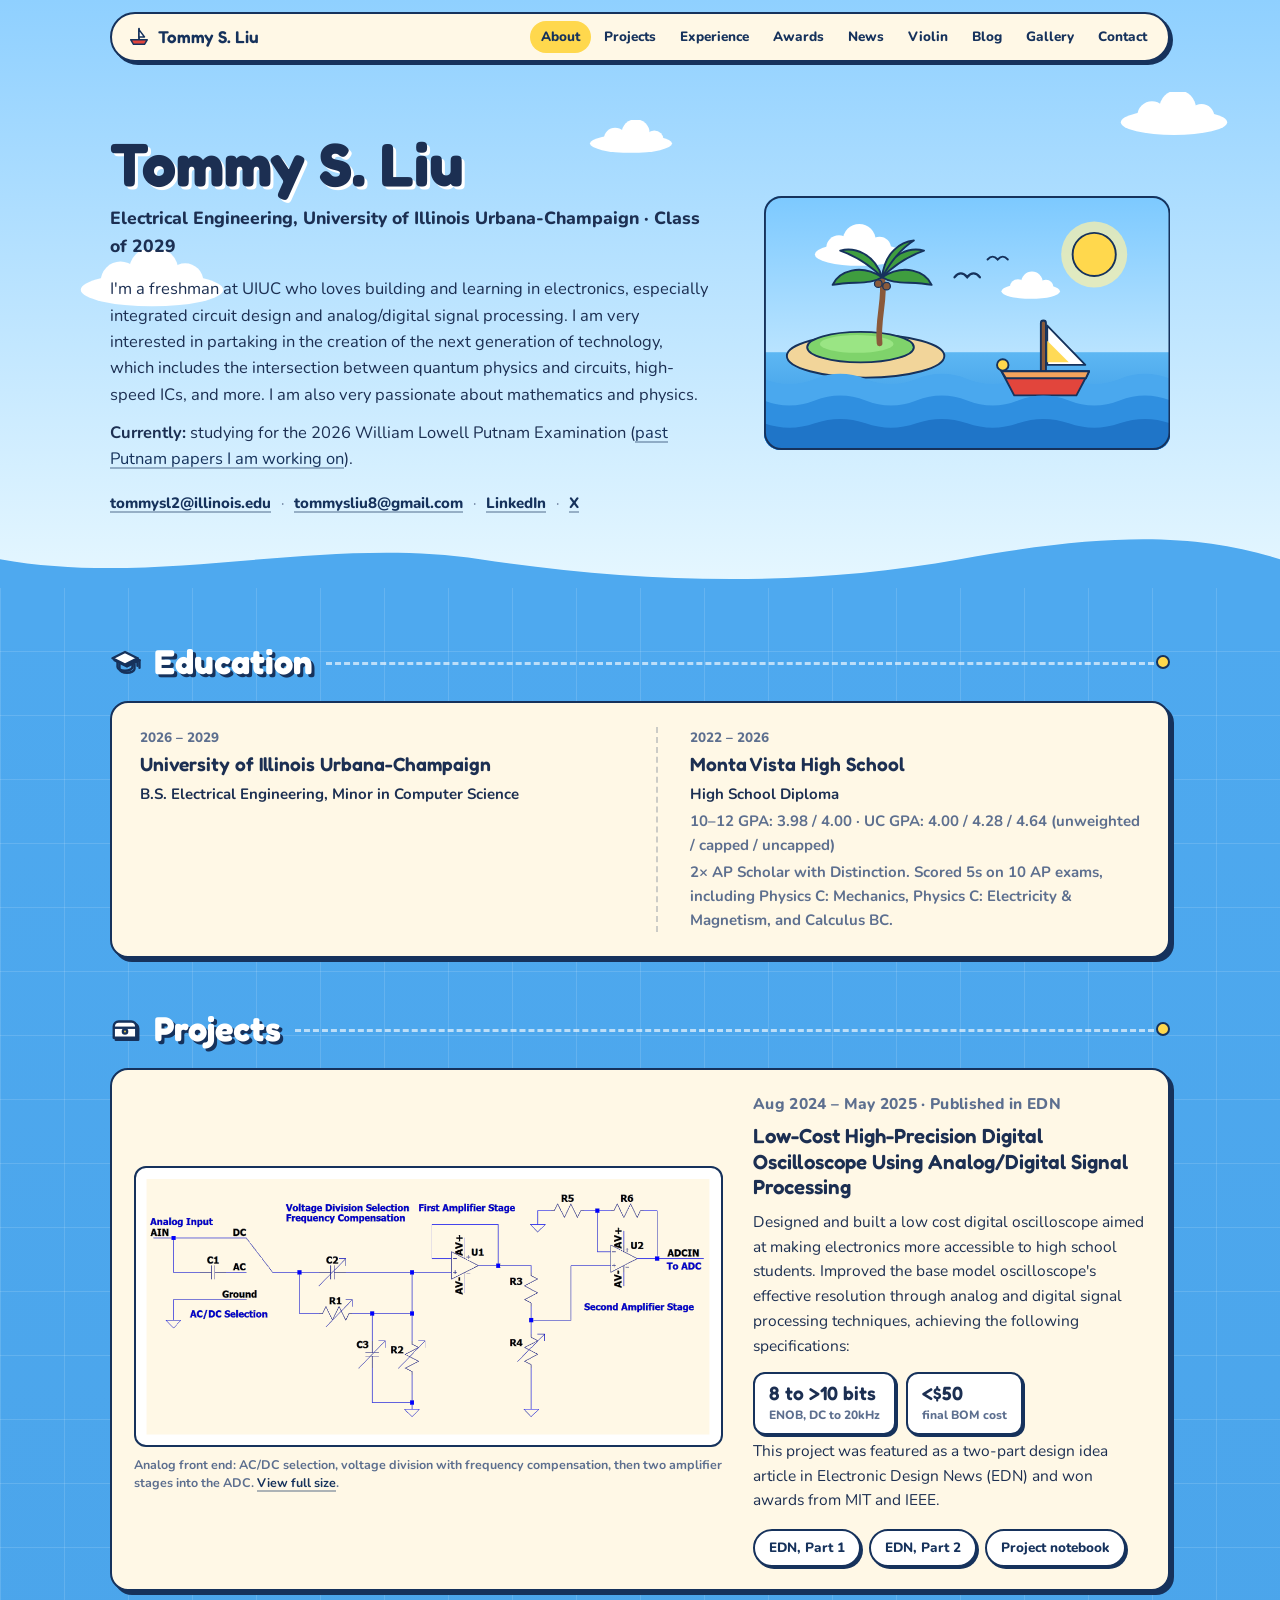
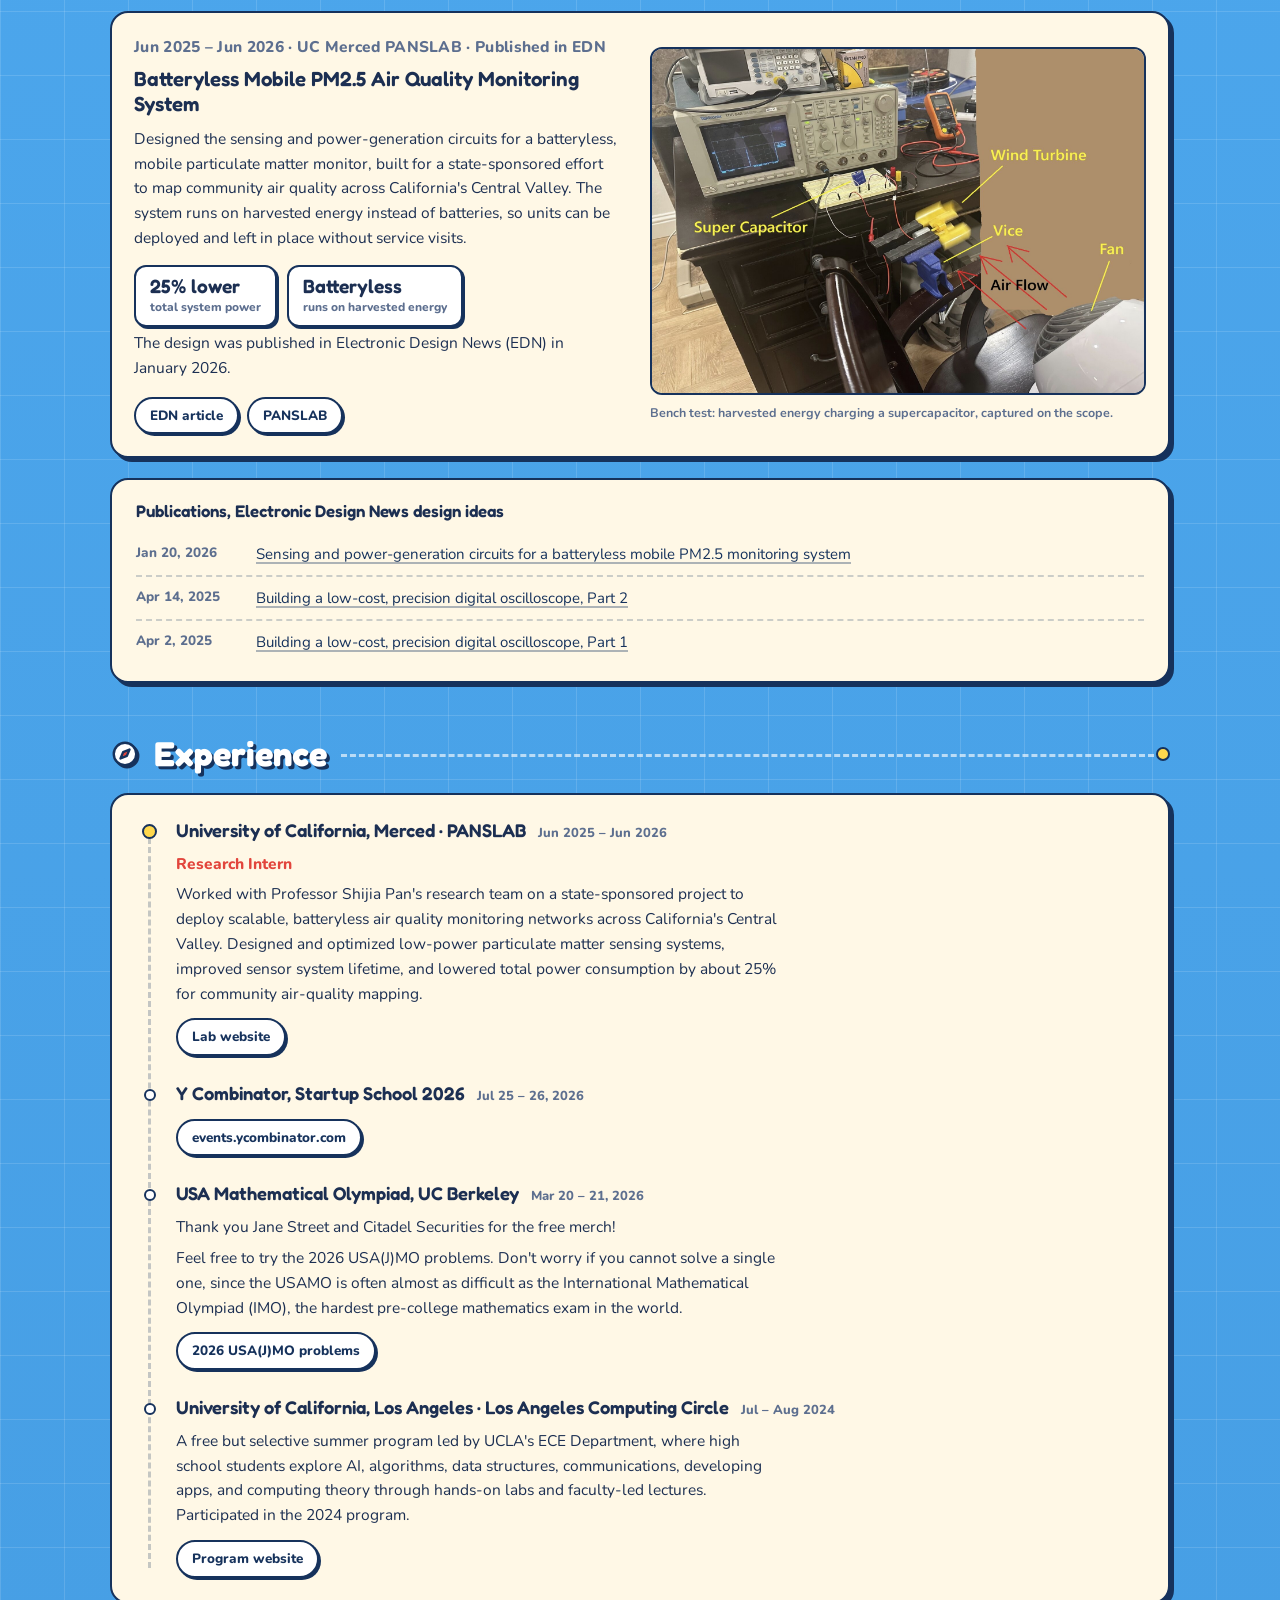
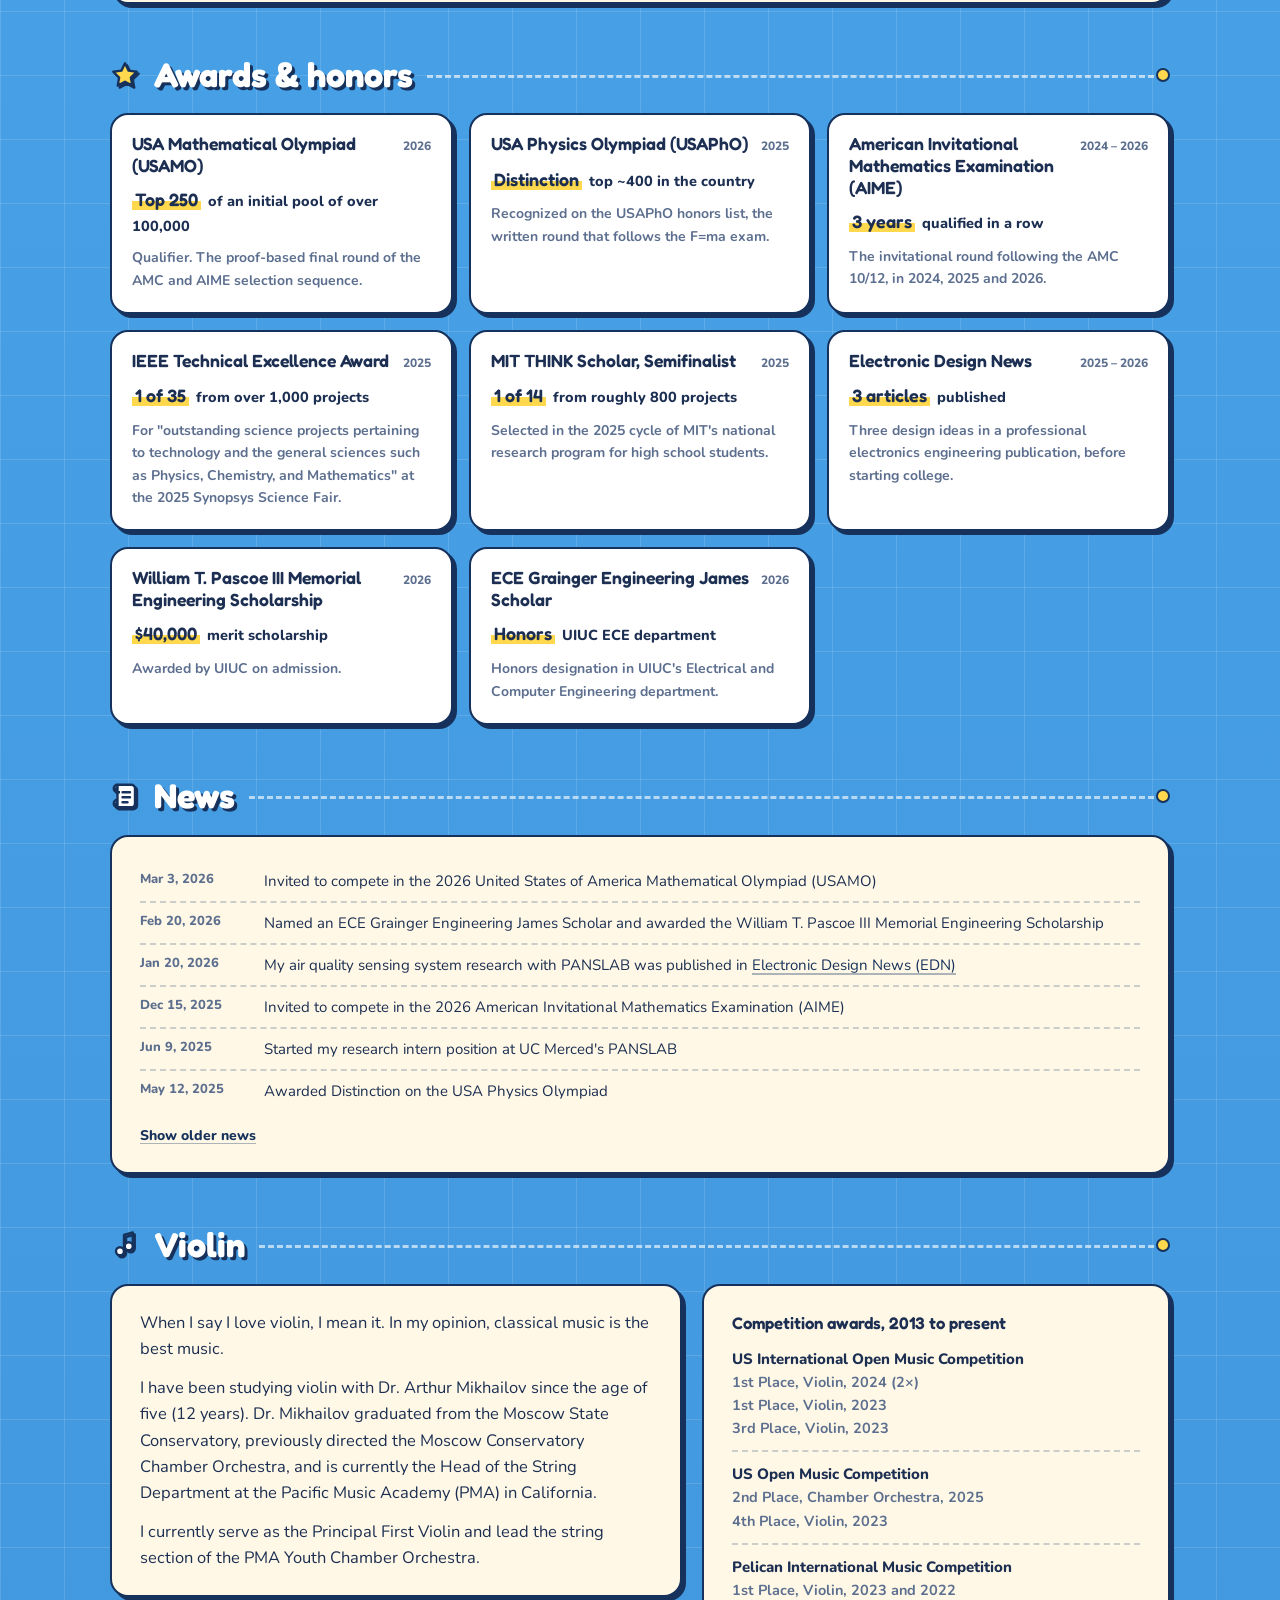
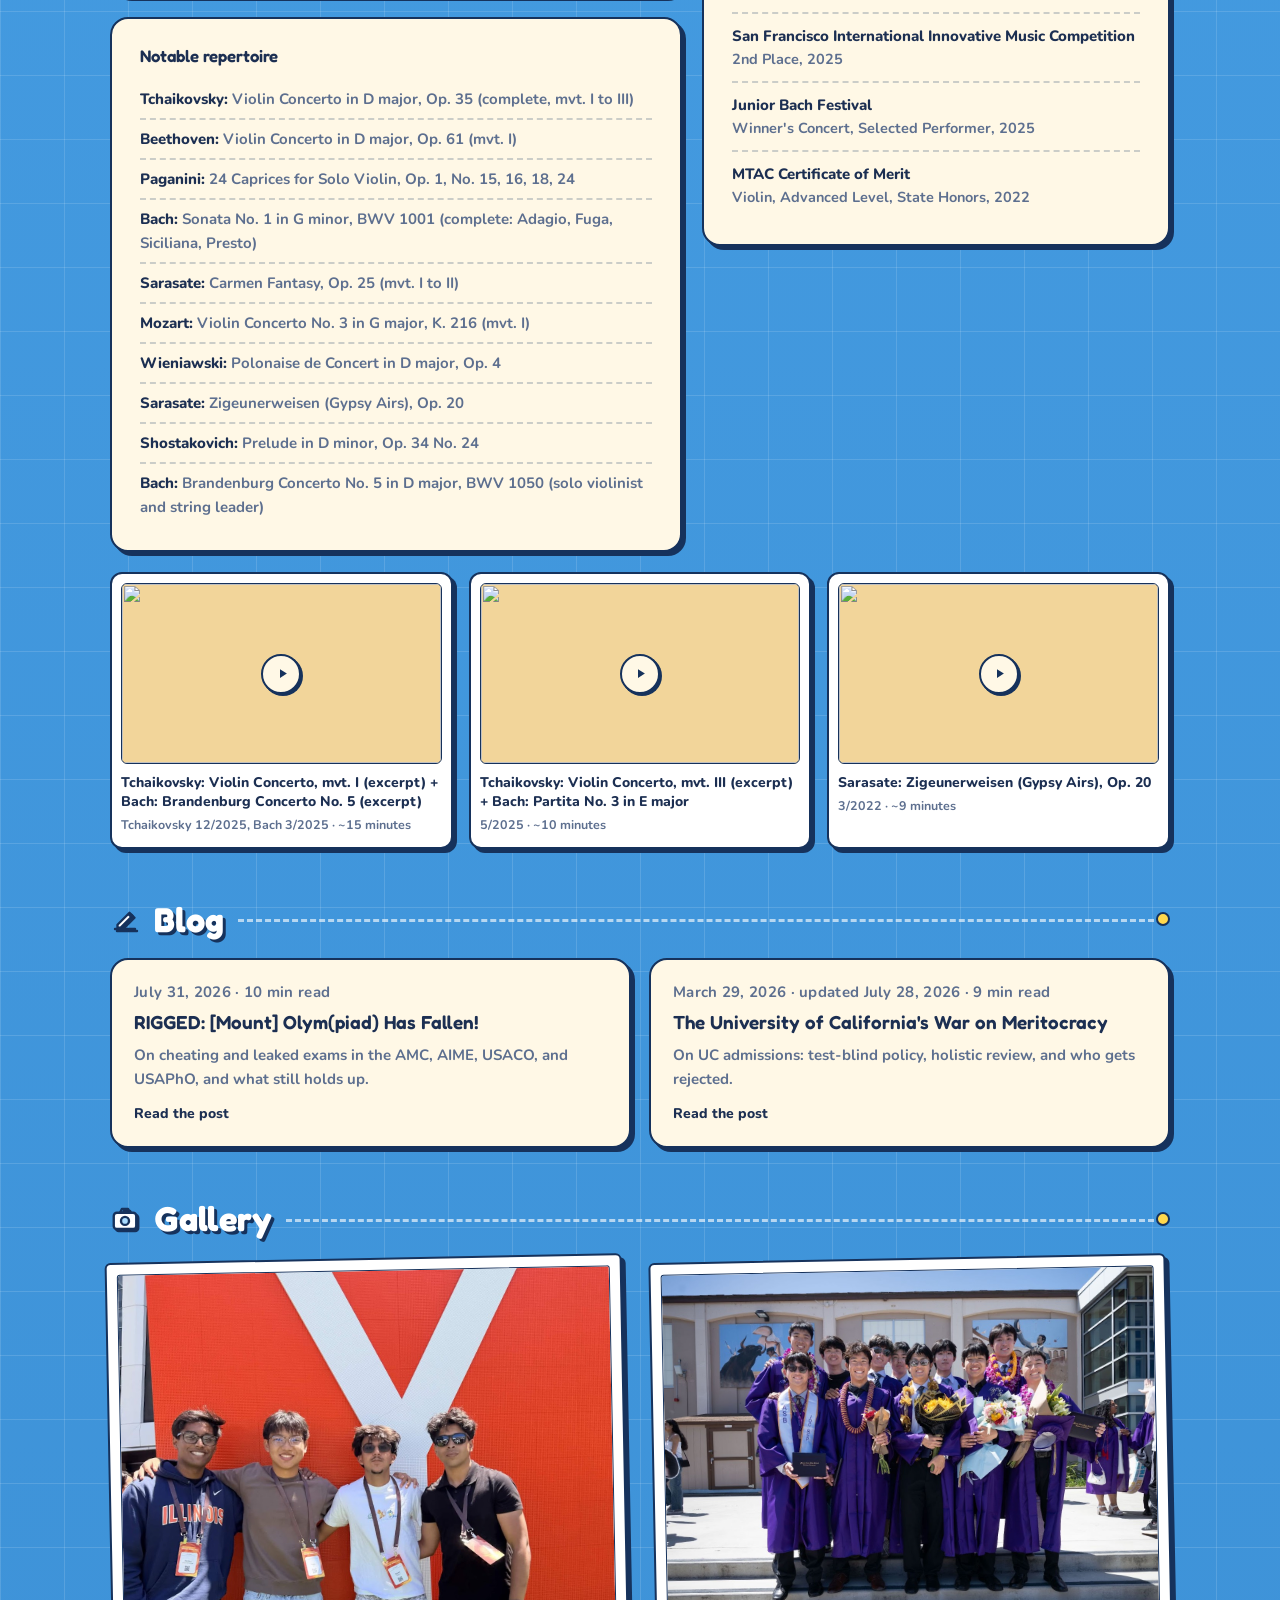
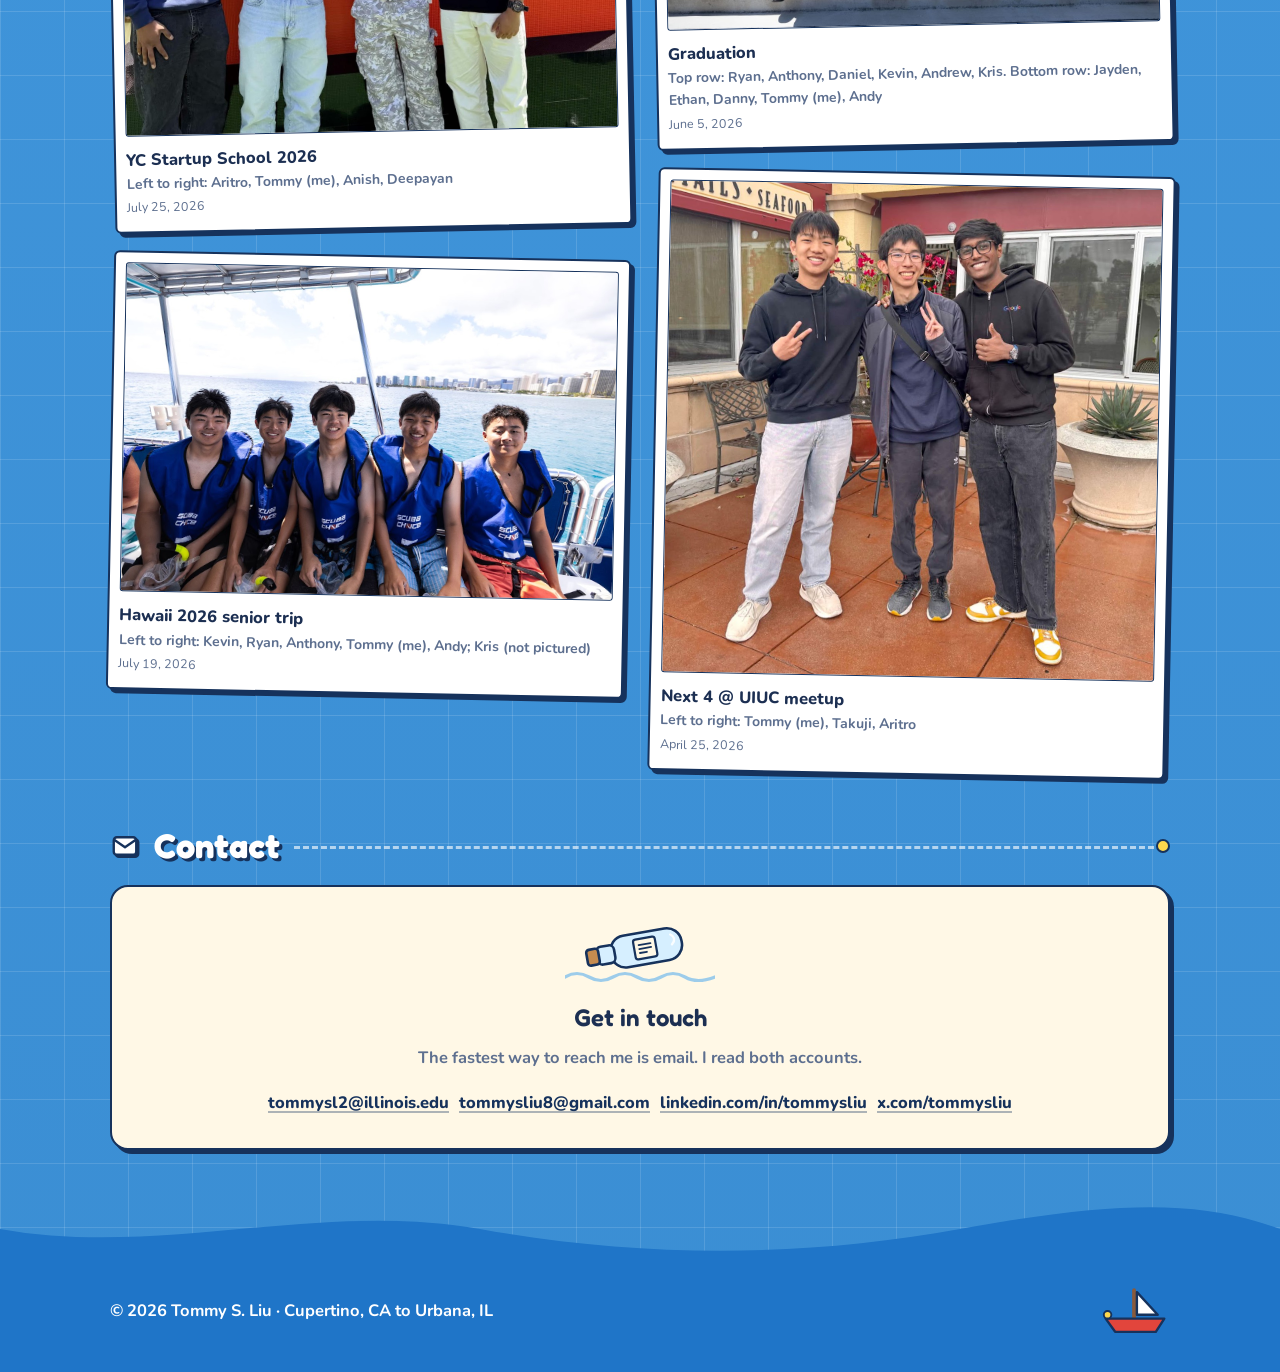
==== index.html @ 3179e00f "Personal site: Wind Waker themed static portfolio Single-page site with projects, experience, awards" ====
<!doctype html>
<html lang="en">
<head>
<meta charset="utf-8">
<meta name="viewport" content="width=device-width, initial-scale=1">
<title>Tommy S. Liu</title>
<meta name="description" content="Tommy S. Liu, Electrical Engineering student at the University of Illinois Urbana-Champaign (Class of 2029). USAMO qualifier, published in EDN, violinist.">
<meta name="theme-color" content="#8fd0ff">
<meta property="og:title" content="Tommy S. Liu">
<meta property="og:description" content="Electrical Engineering student at the University of Illinois Urbana-Champaign, Class of 2029. USAMO qualifier, published in EDN, violinist.">
<meta property="og:type" content="website">
<link rel="icon" href="/favicon.svg" type="image/svg+xml">
<link rel="preconnect" href="https://fonts.googleapis.com">
<link rel="preconnect" href="https://fonts.gstatic.com" crossorigin>
<link href="https://fonts.googleapis.com/css2?family=Fredoka:wght@500;600;700&family=Nunito:wght@400;700;800&display=swap" rel="stylesheet">
<link rel="stylesheet" href="/styles.css">
</head>
<body>

<a class="skip" href="#about">Skip to content</a>

<div class="sky">
  <div class="cloud cloud-a" aria-hidden="true"><svg viewBox="0 0 180 70"><g fill="#fff"><ellipse cx="90" cy="48" rx="86" ry="20"/><circle cx="52" cy="38" r="24"/><circle cx="92" cy="26" r="30"/><circle cx="130" cy="38" r="22"/></g></svg></div>
  <div class="cloud cloud-b" aria-hidden="true"><svg viewBox="0 0 120 48"><g fill="#fff"><ellipse cx="60" cy="33" rx="58" ry="14"/><circle cx="36" cy="26" r="16"/><circle cx="64" cy="18" r="20"/><circle cx="90" cy="27" r="14"/></g></svg></div>
  <div class="cloud cloud-c" aria-hidden="true"><svg viewBox="0 0 90 36"><g fill="#fff"><ellipse cx="45" cy="25" rx="44" ry="10"/><circle cx="28" cy="20" r="12"/><circle cx="50" cy="14" r="15"/><circle cx="70" cy="21" r="10"/></g></svg></div>

  <header class="nav" id="nav">
    <div class="wrap">
      <div class="nav-inner">
        <a class="brand" href="#top">
          <svg viewBox="0 0 24 24" aria-hidden="true"><path d="M12 3v11" stroke="#16325c" stroke-width="2" stroke-linecap="round"/><path d="M12 4l6 8h-6z" fill="#fff" stroke="#16325c" stroke-width="1.6" stroke-linejoin="round"/><path d="M3 15h18l-3 5H6z" fill="#e2453c" stroke="#16325c" stroke-width="1.6" stroke-linejoin="round"/></svg>
          Tommy S. Liu
        </a>
        <nav class="nav-links" id="nav-links" aria-label="Sections">
          <a href="#about">About</a>
          <a href="#projects">Projects</a>
          <a href="#experience">Experience</a>
          <a href="#awards">Awards</a>
          <a href="#news">News</a>
          <a href="#violin">Violin</a>
          <a href="#blog">Blog</a>
          <a href="#gallery">Gallery</a>
          <a href="#contact">Contact</a>
        </nav>
        <button class="menu-btn" aria-label="Menu" aria-expanded="false" aria-controls="nav-links"><span></span><span></span></button>
        <!-- Resume link (add resume.pdf, then move this into .nav-links):
        <a href="/resume.pdf" target="_blank" rel="noopener">Resume</a> -->
      </div>
    </div>
  </header>

  <!-- ================= INTRO ================= -->
  <section id="about" class="wrap hero">
    <div class="hero-text">
      <h1 id="top">Tommy S. Liu</h1>
      <p class="role">Electrical Engineering, University of Illinois Urbana-Champaign · Class of 2029</p>
      <p class="bio">I'm a freshman at UIUC who loves building and learning in electronics, especially integrated circuit design and analog/digital signal processing. I am very interested in partaking in the creation of the next generation of technology, which includes the intersection between quantum physics and circuits, high-speed ICs, and more. I am also very passionate about mathematics and physics.</p>
      <p class="now"><b>Currently:</b> studying for the 2026 William Lowell Putnam Examination (<a href="https://maa.org/maa-putnam-archive/" target="_blank" rel="noopener">past Putnam papers I am working on</a>).</p>
      <p class="links">
        <a href="mailto:tommysl2@illinois.edu">tommysl2@illinois.edu</a><span class="sep">·</span>
        <a href="mailto:tommysliu8@gmail.com">tommysliu8@gmail.com</a><span class="sep">·</span>
        <a href="https://linkedin.com/in/tommysliu/" target="_blank" rel="noopener">LinkedIn</a><span class="sep">·</span>
        <a href="https://x.com/tommysliu" target="_blank" rel="noopener">X</a>
      </p>
      <!-- Photo: drop a file at /img/tommy.jpg and add <img class="portrait" src="/img/tommy.jpg" alt="Tommy S. Liu"> above the h1 -->
    </div>

    <div class="hero-art">
      <svg class="scene" viewBox="0 0 640 400" role="img" aria-label="A small island with a palm tree and a red sailboat on the sea">
        <defs>
          <linearGradient id="g-sky" x1="0" y1="0" x2="0" y2="1"><stop offset="0" stop-color="#7cc9ff"/><stop offset="1" stop-color="#dff4ff"/></linearGradient>
          <linearGradient id="g-sea" x1="0" y1="0" x2="0" y2="1"><stop offset="0" stop-color="#5db7f3"/><stop offset="1" stop-color="#2f8fe0"/></linearGradient>
          <clipPath id="scene-clip"><rect width="640" height="400" rx="26"/></clipPath>
        </defs>
        <g clip-path="url(#scene-clip)">
          <rect width="640" height="400" fill="url(#g-sky)"/>
          <g><circle cx="520" cy="92" r="52" fill="#fff3a6" opacity="0.7"/><circle cx="520" cy="92" r="34" fill="#ffd84d" stroke="#16325c" stroke-width="3"/></g>
          <g class="gull g1" fill="none" stroke="#16325c" stroke-width="3.5" stroke-linecap="round"><path d="M300 128q10-12 20 0q10-12 20 0"/></g>
          <g class="gull g2" fill="none" stroke="#16325c" stroke-width="3" stroke-linecap="round"><path d="M352 100q8-9 16 0q8-9 16 0"/></g>
          <g fill="#fff"><ellipse cx="150" cy="92" rx="70" ry="18"/><circle cx="118" cy="82" r="20"/><circle cx="150" cy="70" r="26"/><circle cx="182" cy="82" r="18"/></g>
          <g fill="#fff"><ellipse cx="420" cy="150" rx="46" ry="12"/><circle cx="400" cy="144" r="13"/><circle cx="422" cy="136" r="17"/><circle cx="444" cy="144" r="12"/></g>
          <rect y="246" width="640" height="154" fill="url(#g-sea)"/>
          <g transform="translate(160 252)">
            <ellipse cx="0" cy="0" rx="124" ry="34" fill="#f2d59a" stroke="#16325c" stroke-width="3"/>
            <ellipse cx="-8" cy="-14" rx="84" ry="24" fill="#7fd36b" stroke="#16325c" stroke-width="3"/>
            <ellipse cx="-14" cy="-19" rx="58" ry="14" fill="#9ae584"/>
            <path d="M22-20C18-58 32-92 26-124" fill="none" stroke="#8a5a3b" stroke-width="9" stroke-linecap="round"/>
            <g fill="#3f9d3f" stroke="#16325c" stroke-width="3" stroke-linejoin="round">
              <path d="M26-124c34-22 68-10 78 12c-34-6-60 0-78-12z"/>
              <path d="M26-124c-34-22-68-10-78 12c34-6 60 0 78-12z"/>
              <path d="M26-124c12-38 44-48 66-42c-28 10-50 26-66 42z"/>
              <path d="M26-124c-12-38-44-48-66-42c28 10 50 26 66 42z"/>
              <path d="M26-124c4-40 30-56 50-58c-22 14-38 36-50 58z"/>
            </g>
            <circle cx="20" cy="-114" r="6" fill="#8a5a3b" stroke="#16325c" stroke-width="2"/>
            <circle cx="33" cy="-110" r="6" fill="#8a5a3b" stroke="#16325c" stroke-width="2"/>
          </g>
          <path class="wave w1" d="M-80 288Q-40 272 0 288T80 288T160 288T240 288T320 288T400 288T480 288T560 288T640 288T720 288T800 288V400H-80Z" fill="#4aa8ee"/>
          <g transform="translate(440 300)">
            <g class="boat">
              <rect x="-4" y="-104" width="8" height="92" rx="4" fill="#8a5a3b" stroke="#16325c" stroke-width="3"/>
              <path d="M6-96L66-34H6Z" fill="#fff" stroke="#16325c" stroke-width="3" stroke-linejoin="round"/>
              <path d="M6-72L40-38H6Z" fill="#ffd84d" opacity="0.95"/>
              <path d="M-66-24H72L52 14H-46Z" fill="#e2453c" stroke="#16325c" stroke-width="3" stroke-linejoin="round"/>
              <path d="M-66-24H72L67-13H-59Z" fill="#f5a35c" stroke="#16325c" stroke-width="3" stroke-linejoin="round"/>
              <circle cx="-64" cy="-34" r="9" fill="#ffd84d" stroke="#16325c" stroke-width="3"/>
            </g>
          </g>
          <path class="wave w2" d="M-80 322Q-40 306 0 322T80 322T160 322T240 322T320 322T400 322T480 322T560 322T640 322T720 322T800 322V400H-80Z" fill="#2f8fe0"/>
          <path class="wave w3" d="M-80 358Q-40 344 0 358T80 358T160 358T240 358T320 358T400 358T480 358T560 358T640 358T720 358T800 358V400H-80Z" fill="#1f75c8"/>
        </g>
        <rect x="1.5" y="1.5" width="637" height="397" rx="26" fill="none" stroke="#16325c" stroke-width="3"/>
      </svg>
    </div>
  </section>

  <svg class="divider" viewBox="0 0 1440 70" preserveAspectRatio="none" aria-hidden="true"><path d="M0 34C180 70 360 4 540 34S900 70 1080 34s270-30 360 0V70H0z" fill="#4ea9ef"/></svg>
</div>

<main class="sea">
  <div class="wrap">

    <!-- ================= EDUCATION ================= -->
    <section class="sec">
      <div class="sec-head">
        <svg class="glyph" viewBox="0 0 24 24" fill="#fff" stroke="#16325c" stroke-width="1.9" stroke-linejoin="round" aria-hidden="true"><path d="M2 9l10-5 10 5-10 5z"/><path d="M6 11.5V16c0 1.5 2.7 3 6 3s6-1.5 6-3v-4.5" fill="none"/><path d="M22 9v6" stroke-linecap="round"/></svg>
        <h2>Education</h2><span class="route" aria-hidden="true"></span>
      </div>
      <div class="card">
        <ul class="edu">
          <li>
            <p class="when">2026 – 2029</p>
            <h3>University of Illinois Urbana-Champaign</h3>
            <p class="hl">B.S. Electrical Engineering, Minor in Computer Science</p>
          </li>
          <li>
            <p class="when">2022 – 2026</p>
            <h3>Monta Vista High School</h3>
            <p class="hl">High School Diploma</p>
            <p>10–12 GPA: 3.98 / 4.00 · UC GPA: 4.00 / 4.28 / 4.64 (unweighted / capped / uncapped)</p>
            <p>2× AP Scholar with Distinction. Scored 5s on 10 AP exams, including Physics C: Mechanics, Physics C: Electricity &amp; Magnetism, and Calculus BC.</p>
          </li>
        </ul>
      </div>
    </section>

    <!-- ================= PROJECTS ================= -->
    <section id="projects" class="sec">
      <div class="sec-head">
        <svg class="glyph" viewBox="0 0 24 24" fill="#fff" stroke="#16325c" stroke-width="1.9" stroke-linejoin="round" aria-hidden="true"><path d="M3 10a4 4 0 0 1 4-4h10a4 4 0 0 1 4 4v9H3z"/><path d="M3 11h18" fill="none"/><circle cx="12" cy="14" r="1.7" fill="#ffd84d"/></svg>
        <h2>Projects</h2><span class="route" aria-hidden="true"></span>
      </div>

      <!-- Save the schematic as: img/oscilloscope.png -->
      <article class="feature media-wide">
        <figure class="feature-media is-diagram">
          <img src="/img/oscilloscope.png" alt="Schematic of the oscilloscope analog front end" width="1064" height="484" data-ph loading="lazy">
          <figcaption>Analog front end: AC/DC selection, voltage division with frequency compensation, then two amplifier stages into the ADC. <a href="/img/oscilloscope.png" target="_blank" rel="noopener">View full size</a>.</figcaption>
        </figure>
        <div class="feature-body">
          <p class="eyebrow">Aug 2024 – May 2025 · Published in EDN</p>
          <h3>Low-Cost High-Precision Digital Oscilloscope Using Analog/Digital Signal Processing</h3>
          <p>Designed and built a low cost digital oscilloscope aimed at making electronics more accessible to high school students. Improved the base model oscilloscope's effective resolution through analog and digital signal processing techniques, achieving the following specifications:</p>
          <div class="stats">
            <div class="stat"><b>8 to &gt;10 bits</b><span>ENOB, DC to 20kHz</span></div>
            <div class="stat"><b>&lt;$50</b><span>final BOM cost</span></div>
          </div>
          <p>This project was featured as a two-part design idea article in Electronic Design News (EDN) and won awards from MIT and IEEE.</p>
          <div class="btns">
            <a class="btn" href="https://www.edn.com/building-a-low-cost-precision-digital-oscilloscope/" target="_blank" rel="noopener">EDN, Part 1</a>
            <a class="btn" href="https://www.edn.com/building-a-low-cost-precision-digital-oscilloscope-part-2/" target="_blank" rel="noopener">EDN, Part 2</a>
            <a class="btn" href="https://drive.google.com/file/d/1ZCjxJbD3sGn45MaT9EEPHWV_i0_PQKx3/view?usp=sharing" target="_blank" rel="noopener">Project notebook</a>
          </div>
        </div>
      </article>

      <!-- Save the bench photo as: img/panslab.jpg -->
      <article class="feature">
        <figure class="feature-media">
          <img src="/img/panslab.jpg" alt="Bench setup with a turbine, supercapacitor and oscilloscope" width="1708" height="1196" data-ph loading="lazy">
          <figcaption>Bench test: harvested energy charging a supercapacitor, captured on the scope.</figcaption>
        </figure>
        <div class="feature-body">
          <p class="eyebrow">Jun 2025 – Jun 2026 · UC Merced PANSLAB · Published in EDN</p>
          <h3>Batteryless Mobile PM2.5 Air Quality Monitoring System</h3>
          <p>Designed the sensing and power-generation circuits for a batteryless, mobile particulate matter monitor, built for a state-sponsored effort to map community air quality across California's Central Valley. The system runs on harvested energy instead of batteries, so units can be deployed and left in place without service visits.</p>
          <div class="stats">
            <div class="stat"><b>25% lower</b><span>total system power</span></div>
            <div class="stat"><b>Batteryless</b><span>runs on harvested energy</span></div>
          </div>
          <p>The design was published in Electronic Design News (EDN) in January 2026.</p>
          <div class="btns">
            <a class="btn" href="https://www.edn.com/sensing-and-power-generation-circuits-for-a-batteryless-mobile-pm2-5-monitoring-system/" target="_blank" rel="noopener">EDN article</a>
            <a class="btn" href="https://www.panslab.com/home" target="_blank" rel="noopener">PANSLAB</a>
          </div>
        </div>
      </article>

      <div class="pubs">
        <h3>Publications, Electronic Design News design ideas</h3>
        <ul>
          <li><span class="when">Jan 20, 2026</span><a href="https://www.edn.com/sensing-and-power-generation-circuits-for-a-batteryless-mobile-pm2-5-monitoring-system/" target="_blank" rel="noopener">Sensing and power-generation circuits for a batteryless mobile PM2.5 monitoring system</a></li>
          <li><span class="when">Apr 14, 2025</span><a href="https://www.edn.com/building-a-low-cost-precision-digital-oscilloscope-part-2/" target="_blank" rel="noopener">Building a low-cost, precision digital oscilloscope, Part 2</a></li>
          <li><span class="when">Apr 2, 2025</span><a href="https://www.edn.com/building-a-low-cost-precision-digital-oscilloscope/" target="_blank" rel="noopener">Building a low-cost, precision digital oscilloscope, Part 1</a></li>
        </ul>
      </div>
    </section>

    <!-- ================= EXPERIENCE ================= -->
    <section id="experience" class="sec">
      <div class="sec-head">
        <svg class="glyph" viewBox="0 0 24 24" fill="#fff" stroke="#16325c" stroke-width="1.9" stroke-linejoin="round" aria-hidden="true"><circle cx="12" cy="12" r="9"/><path d="M15.6 8.4l-2.1 5.1-5.1 2.1 2.1-5.1z" fill="#e2453c"/></svg>
        <h2>Experience</h2><span class="route" aria-hidden="true"></span>
      </div>
      <div class="card">
        <ol class="timeline">
          <li>
            <div class="tl-top"><h3>University of California, Merced · PANSLAB</h3><span class="tl-when">Jun 2025 – Jun 2026</span></div>
            <p class="tl-role">Research Intern</p>
            <p>Worked with Professor Shijia Pan's research team on a state-sponsored project to deploy scalable, batteryless air quality monitoring networks across California's Central Valley. Designed and optimized low-power particulate matter sensing systems, improved sensor system lifetime, and lowered total power consumption by about 25% for community air-quality mapping.</p>
            <div class="btns"><a class="btn" href="https://www.panslab.com/home" target="_blank" rel="noopener">Lab website</a></div>
          </li>
          <li class="minor">
            <div class="tl-top"><h3>Y Combinator, Startup School 2026</h3><span class="tl-when">Jul 25 – 26, 2026</span></div>
            <div class="btns"><a class="btn" href="https://events.ycombinator.com/startup-school-2026" target="_blank" rel="noopener">events.ycombinator.com</a></div>
          </li>
          <li class="minor">
            <div class="tl-top"><h3>USA Mathematical Olympiad, UC Berkeley</h3><span class="tl-when">Mar 20 – 21, 2026</span></div>
            <p>Thank you Jane Street and Citadel Securities for the free merch!</p>
            <p>Feel free to try the 2026 USA(J)MO problems. Don't worry if you cannot solve a single one, since the USAMO is often almost as difficult as the International Mathematical Olympiad (IMO), the hardest pre-college mathematics exam in the world.</p>
            <div class="btns"><a class="btn" href="https://drive.google.com/drive/folders/12jr2Ez9QWjyWrRsDcLe5rf0nQaha-6-F?usp=sharing" target="_blank" rel="noopener">2026 USA(J)MO problems</a></div>
          </li>
          <li class="minor">
            <div class="tl-top"><h3>University of California, Los Angeles · Los Angeles Computing Circle</h3><span class="tl-when">Jul – Aug 2024</span></div>
            <p>A free but selective summer program led by UCLA's ECE Department, where high school students explore AI, algorithms, data structures, communications, developing apps, and computing theory through hands-on labs and faculty-led lectures. Participated in the 2024 program.</p>
            <div class="btns"><a class="btn" href="https://sites.google.com/site/computingcircle/home" target="_blank" rel="noopener">Program website</a></div>
          </li>
        </ol>
      </div>
    </section>

    <!-- ================= AWARDS ================= -->
    <section id="awards" class="sec">
      <div class="sec-head">
        <svg class="glyph" viewBox="0 0 24 24" fill="#ffd84d" stroke="#16325c" stroke-width="1.9" stroke-linejoin="round" aria-hidden="true"><path d="M12 2.6l2.9 5.9 6.5.9-4.7 4.6 1.1 6.5L12 17.4 6.2 20.5l1.1-6.5L2.6 9.4l6.5-.9z"/></svg>
        <h2>Awards &amp; honors</h2><span class="route" aria-hidden="true"></span>
      </div>
      <div class="awards-grid">

        <article class="award">
          <div class="award-head"><h3>USA Mathematical Olympiad (USAMO)</h3><span class="year">2026</span></div>
          <p class="stat-line"><em>Top 250</em> of an initial pool of over 100,000</p>
          <p class="note">Qualifier. The proof-based final round of the AMC and AIME selection sequence.</p>
        </article>

        <article class="award">
          <div class="award-head"><h3>USA Physics Olympiad (USAPhO)</h3><span class="year">2025</span></div>
          <p class="stat-line"><em>Distinction</em> top ~400 in the country</p>
          <p class="note">Recognized on the USAPhO honors list, the written round that follows the F=ma exam.</p>
        </article>

        <article class="award">
          <div class="award-head"><h3>American Invitational Mathematics Examination (AIME)</h3><span class="year">2024 – 2026</span></div>
          <p class="stat-line"><em>3 years</em> qualified in a row</p>
          <p class="note">The invitational round following the AMC 10/12, in 2024, 2025 and 2026.</p>
        </article>

        <article class="award">
          <div class="award-head"><h3>IEEE Technical Excellence Award</h3><span class="year">2025</span></div>
          <p class="stat-line"><em>1 of 35</em> from over 1,000 projects</p>
          <p class="note">For "outstanding science projects pertaining to technology and the general sciences such as Physics, Chemistry, and Mathematics" at the 2025 Synopsys Science Fair.</p>
        </article>

        <article class="award">
          <div class="award-head"><h3>MIT THINK Scholar, Semifinalist</h3><span class="year">2025</span></div>
          <p class="stat-line"><em>1 of 14</em> from roughly 800 projects</p>
          <p class="note">Selected in the 2025 cycle of MIT's national research program for high school students.</p>
        </article>

        <article class="award">
          <div class="award-head"><h3>Electronic Design News</h3><span class="year">2025 – 2026</span></div>
          <p class="stat-line"><em>3 articles</em> published</p>
          <p class="note">Three design ideas in a professional electronics engineering publication, before starting college.</p>
        </article>

        <article class="award">
          <div class="award-head"><h3>William T. Pascoe III Memorial Engineering Scholarship</h3><span class="year">2026</span></div>
          <p class="stat-line"><em>$40,000</em> merit scholarship</p>
          <p class="note">Awarded by UIUC on admission.</p>
        </article>

        <article class="award">
          <div class="award-head"><h3>ECE Grainger Engineering James Scholar</h3><span class="year">2026</span></div>
          <p class="stat-line"><em>Honors</em> UIUC ECE department</p>
          <p class="note">Honors designation in UIUC's Electrical and Computer Engineering department.</p>
        </article>

      </div>
    </section>

    <!-- ================= NEWS ================= -->
    <section id="news" class="sec">
      <div class="sec-head">
        <svg class="glyph" viewBox="0 0 24 24" fill="#fff" stroke="#16325c" stroke-width="1.9" stroke-linejoin="round" aria-hidden="true"><path d="M6 3h11a3 3 0 0 1 3 3v12a3 3 0 0 1-3 3H6z"/><path d="M6 3a3 3 0 0 0 0 6h2M6 21a3 3 0 0 1 0-6" fill="none"/><path d="M10 9h6M10 13h6M10 17h4" fill="none" stroke-linecap="round"/></svg>
        <h2>News</h2><span class="route" aria-hidden="true"></span>
      </div>
      <div class="card">
        <ul class="news" id="news-list">
          <li><span class="when">Mar 3, 2026</span><span>Invited to compete in the 2026 United States of America Mathematical Olympiad (USAMO)</span></li>
          <li><span class="when">Feb 20, 2026</span><span>Named an ECE Grainger Engineering James Scholar and awarded the William T. Pascoe III Memorial Engineering Scholarship</span></li>
          <li><span class="when">Jan 20, 2026</span><span>My air quality sensing system research with PANSLAB was published in <a href="https://www.edn.com/sensing-and-power-generation-circuits-for-a-batteryless-mobile-pm2-5-monitoring-system/" target="_blank" rel="noopener">Electronic Design News (EDN)</a></span></li>
          <li><span class="when">Dec 15, 2025</span><span>Invited to compete in the 2026 American Invitational Mathematics Examination (AIME)</span></li>
          <li><span class="when">Jun 9, 2025</span><span>Started my research intern position at UC Merced's PANSLAB</span></li>
          <li><span class="when">May 12, 2025</span><span>Awarded Distinction on the USA Physics Olympiad</span></li>
          <li class="hidden"><span class="when">Apr 14, 2025</span><span>Second part of my low-cost oscilloscope design idea published in <a href="https://www.edn.com/building-a-low-cost-precision-digital-oscilloscope-part-2/" target="_blank" rel="noopener">EDN</a></span></li>
          <li class="hidden"><span class="when">Apr 2, 2025</span><span>First part of my low-cost oscilloscope design idea published in <a href="https://www.edn.com/building-a-low-cost-precision-digital-oscilloscope/" target="_blank" rel="noopener">EDN</a></span></li>
          <li class="hidden"><span class="when">Mar 23, 2025</span><span>Awarded the IEEE Technical Excellence Award at the 2025 Synopsys Science Fair</span></li>
          <li class="hidden"><span class="when">Mar 14, 2025</span><span>Invited to compete in the 2025 USA Physics Olympiad</span></li>
          <li class="hidden"><span class="when">Jan 29, 2025</span><span>Selected as an MIT THINK Scholar Semifinalist</span></li>
          <li class="hidden"><span class="when">Dec 13, 2024</span><span>Invited to compete in the 2025 American Invitational Mathematics Examination (AIME)</span></li>
        </ul>
        <button class="more" id="news-more">Show older news</button>
      </div>
    </section>

    <!-- ================= VIOLIN ================= -->
    <section id="violin" class="sec">
      <div class="sec-head">
        <svg class="glyph" viewBox="0 0 24 24" fill="#fff" stroke="#16325c" stroke-width="1.9" stroke-linejoin="round" aria-hidden="true"><circle cx="8" cy="17" r="3.2"/><path d="M11.2 17V4l7-2v10" fill="none" stroke-linecap="round"/><circle cx="15" cy="13" r="3.2"/></svg>
        <h2>Violin</h2><span class="route" aria-hidden="true"></span>
      </div>
      <div class="violin">
        <div>
          <div class="card">
            <p class="lede">When I say I love violin, I mean it. In my opinion, classical music is the best music.</p>
            <p class="lede">I have been studying violin with Dr. Arthur Mikhailov since the age of five (12 years). Dr. Mikhailov graduated from the Moscow State Conservatory, previously directed the Moscow Conservatory Chamber Orchestra, and is currently the Head of the String Department at the Pacific Music Academy (PMA) in California.</p>
            <p class="lede">I currently serve as the Principal First Violin and lead the string section of the PMA Youth Chamber Orchestra.</p>
          </div>
          <div class="card">
            <h3>Notable repertoire</h3>
            <ul class="rep">
              <li><b>Tchaikovsky:</b> Violin Concerto in D major, Op. 35 (complete, mvt. I to III)</li>
              <li><b>Beethoven:</b> Violin Concerto in D major, Op. 61 (mvt. I)</li>
              <li><b>Paganini:</b> 24 Caprices for Solo Violin, Op. 1, No. 15, 16, 18, 24</li>
              <li><b>Bach:</b> Sonata No. 1 in G minor, BWV 1001 (complete: Adagio, Fuga, Siciliana, Presto)</li>
              <li><b>Sarasate:</b> Carmen Fantasy, Op. 25 (mvt. I to II)</li>
              <li><b>Mozart:</b> Violin Concerto No. 3 in G major, K. 216 (mvt. I)</li>
              <li><b>Wieniawski:</b> Polonaise de Concert in D major, Op. 4</li>
              <li><b>Sarasate:</b> Zigeunerweisen (Gypsy Airs), Op. 20</li>
              <li><b>Shostakovich:</b> Prelude in D minor, Op. 34 No. 24</li>
              <li><b>Bach:</b> Brandenburg Concerto No. 5 in D major, BWV 1050 (solo violinist and string leader)</li>
            </ul>
          </div>
        </div>
        <div>
          <div class="card">
            <h3>Competition awards, 2013 to present</h3>
            <ul class="wins">
              <li><b>US International Open Music Competition</b><span>1st Place, Violin, 2024 (2×)</span><span>1st Place, Violin, 2023</span><span>3rd Place, Violin, 2023</span></li>
              <li><b>US Open Music Competition</b><span>2nd Place, Chamber Orchestra, 2025</span><span>4th Place, Violin, 2023</span></li>
              <li><b>Pelican International Music Competition</b><span>1st Place, Violin, 2023 and 2022</span></li>
              <li><b>San Francisco International Innovative Music Competition</b><span>2nd Place, 2025</span></li>
              <li><b>Junior Bach Festival</b><span>Winner's Concert, Selected Performer, 2025</span></li>
              <li><b>MTAC Certificate of Merit</b><span>Violin, Advanced Level, State Honors, 2022</span></li>
            </ul>
          </div>
        </div>
      </div>

      <div class="recordings">
        <a class="rec" href="https://youtu.be/YzVdAU5MDss" target="_blank" rel="noopener">
          <div class="thumb"><img src="https://i.ytimg.com/vi/YzVdAU5MDss/hqdefault.jpg" alt="" loading="lazy"><span class="play"><span><svg viewBox="0 0 24 24" fill="#16325c" aria-hidden="true"><path d="M8 5v14l11-7z"/></svg></span></span></div>
          <b>Tchaikovsky: Violin Concerto, mvt. I (excerpt) + Bach: Brandenburg Concerto No. 5 (excerpt)</b>
          <span class="meta">Tchaikovsky 12/2025, Bach 3/2025 · ~15 minutes</span>
        </a>
        <a class="rec" href="https://youtu.be/ur0QBvm33e0" target="_blank" rel="noopener">
          <div class="thumb"><img src="https://i.ytimg.com/vi/ur0QBvm33e0/hqdefault.jpg" alt="" loading="lazy"><span class="play"><span><svg viewBox="0 0 24 24" fill="#16325c" aria-hidden="true"><path d="M8 5v14l11-7z"/></svg></span></span></div>
          <b>Tchaikovsky: Violin Concerto, mvt. III (excerpt) + Bach: Partita No. 3 in E major</b>
          <span class="meta">5/2025 · ~10 minutes</span>
        </a>
        <a class="rec" href="https://youtu.be/DZ03puaiZ-4" target="_blank" rel="noopener">
          <div class="thumb"><img src="https://i.ytimg.com/vi/DZ03puaiZ-4/hqdefault.jpg" alt="" loading="lazy"><span class="play"><span><svg viewBox="0 0 24 24" fill="#16325c" aria-hidden="true"><path d="M8 5v14l11-7z"/></svg></span></span></div>
          <b>Sarasate: Zigeunerweisen (Gypsy Airs), Op. 20</b>
          <span class="meta">3/2022 · ~9 minutes</span>
        </a>
      </div>
    </section>

    <!-- ================= BLOG ================= -->
    <section id="blog" class="sec">
      <div class="sec-head">
        <svg class="glyph" viewBox="0 0 24 24" fill="#fff" stroke="#16325c" stroke-width="1.9" stroke-linejoin="round" aria-hidden="true"><path d="M4 20h16" fill="none" stroke-linecap="round"/><path d="M6 16.6l9.6-9.6 2.4 2.4L8.4 19H6z"/><path d="M14.6 8l2.4 2.4" fill="none"/></svg>
        <h2>Blog</h2><span class="route" aria-hidden="true"></span>
      </div>
      <div class="posts">
        <a class="post-card" href="/blog/olympiad-cheating">
          <p class="eyebrow">July 31, 2026 · 10 min read</p>
          <h3>RIGGED: [Mount] Olym(piad) Has Fallen!</h3>
          <p>On cheating and leaked exams in the AMC, AIME, USACO, and USAPhO, and what still holds up.</p>
          <span class="read">Read the post</span>
        </a>
        <a class="post-card" href="/blog/uc-meritocracy">
          <p class="eyebrow">March 29, 2026 · updated July 28, 2026 · 9 min read</p>
          <h3>The University of California's War on Meritocracy</h3>
          <p>On UC admissions: test-blind policy, holistic review, and who gets rejected.</p>
          <span class="read">Read the post</span>
        </a>
      </div>
    </section>

    <!-- ================= GALLERY ================= -->
    <section id="gallery" class="sec">
      <div class="sec-head">
        <svg class="glyph" viewBox="0 0 24 24" fill="#fff" stroke="#16325c" stroke-width="1.9" stroke-linejoin="round" aria-hidden="true"><rect x="3" y="7" width="18" height="13" rx="2.5"/><path d="M8 7l1.5-3h5L16 7" fill="none"/><circle cx="12" cy="13.5" r="3.2" fill="#a9dcff"/></svg>
        <h2>Gallery</h2><span class="route" aria-hidden="true"></span>
      </div>
      <!-- Save the four photos as: img/gallery-yc.jpg, img/gallery-hawaii.jpg,
           img/gallery-graduation.jpg, img/gallery-uiuc.jpg -->
      <div class="gallery">
        <figure class="polaroid">
          <img src="/img/gallery-yc.jpg" alt="Tommy with friends at YC Startup School 2026" width="1280" height="1198" data-ph loading="lazy">
          <figcaption><b>YC Startup School 2026</b><span>Left to right: Aritro, Tommy (me), Anish, Deepayan</span><time>July 25, 2026</time></figcaption>
        </figure>
        <figure class="polaroid">
          <img src="/img/gallery-hawaii.jpg" alt="Senior trip to Hawaii, 2026" width="1280" height="853" data-ph loading="lazy">
          <figcaption><b>Hawaii 2026 senior trip</b><span>Left to right: Kevin, Ryan, Anthony, Tommy (me), Andy; Kris (not pictured)</span><time>July 19, 2026</time></figcaption>
        </figure>
        <figure class="polaroid">
          <img src="/img/gallery-graduation.jpg" alt="Graduation, June 2026" width="1280" height="922" data-ph loading="lazy">
          <figcaption><b>Graduation</b><span>Top row: Ryan, Anthony, Daniel, Kevin, Andrew, Kris. Bottom row: Jayden, Ethan, Danny, Tommy (me), Andy</span><time>June 5, 2026</time></figcaption>
        </figure>
        <figure class="polaroid">
          <img src="/img/gallery-uiuc.jpg" alt="UIUC admitted students meetup, April 2026" width="1280" height="1280" data-ph loading="lazy">
          <figcaption><b>Next 4 @ UIUC meetup</b><span>Left to right: Tommy (me), Takuji, Aritro</span><time>April 25, 2026</time></figcaption>
        </figure>
      </div>
    </section>

    <!-- ================= CONTACT ================= -->
    <section id="contact" class="sec">
      <div class="sec-head">
        <svg class="glyph" viewBox="0 0 24 24" fill="#fff" stroke="#16325c" stroke-width="1.9" stroke-linejoin="round" aria-hidden="true"><rect x="3" y="5" width="18" height="14" rx="2.5"/><path d="M3.6 7.2L12 13l8.4-5.8" fill="none"/></svg>
        <h2>Contact</h2><span class="route" aria-hidden="true"></span>
      </div>
      <div class="card contact">
        <svg class="bottle" viewBox="0 0 150 74" aria-hidden="true">
          <g transform="rotate(-10 75 40)">
            <rect x="46" y="20" width="72" height="32" rx="15" fill="#d6efff" stroke="#16325c" stroke-width="2.6"/>
            <rect x="32" y="27" width="18" height="18" rx="5" fill="#d6efff" stroke="#16325c" stroke-width="2.6"/>
            <rect x="22" y="28" width="12" height="16" rx="3" fill="#c58b4f" stroke="#16325c" stroke-width="2.6"/>
            <rect x="70" y="26" width="22" height="20" rx="2.5" fill="#fff8e6" stroke="#16325c" stroke-width="2.2"/>
            <path d="M75 32h12M75 36h12M75 40h7" stroke="#16325c" stroke-width="1.8" stroke-linecap="round"/>
            <path d="M108 27c4 3 4 7 0 10" fill="none" stroke="#fff" stroke-width="2.4" stroke-linecap="round" opacity=".85"/>
          </g>
          <path d="M0 64q12-7 24 0t24 0t24 0t24 0t24 0t30 0" fill="none" stroke="#4ea9ef" stroke-width="3.2" stroke-linecap="round" opacity=".55"/>
        </svg>
        <h3>Get in touch</h3>
        <p>The fastest way to reach me is email. I read both accounts.</p>
        <div class="contact-links">
          <a href="mailto:tommysl2@illinois.edu">tommysl2@illinois.edu</a>
          <a href="mailto:tommysliu8@gmail.com">tommysliu8@gmail.com</a>
          <a href="https://linkedin.com/in/tommysliu/" target="_blank" rel="noopener">linkedin.com/in/tommysliu</a>
          <a href="https://x.com/tommysliu" target="_blank" rel="noopener">x.com/tommysliu</a>
        </div>
      </div>
    </section>

  </div>
</main>

<footer class="footer">
  <svg class="wave-top" viewBox="0 0 1440 60" preserveAspectRatio="none" aria-hidden="true"><path d="M0 30C180 60 360 0 540 30S900 60 1080 30s270-30 360 0V60H0z" fill="#1f75c8"/></svg>
  <div class="wrap footer-inner">
    <div>© <span id="year">2026</span> Tommy S. Liu · Cupertino, CA to Urbana, IL</div>
    <svg class="boat-sm" viewBox="0 0 74 56" aria-hidden="true"><path d="M36 6v30" stroke="#8a5a3b" stroke-width="4" stroke-linecap="round"/><path d="M39 8l22 24H39z" fill="#fff" stroke="#16325c" stroke-width="2.5" stroke-linejoin="round"/><path d="M6 36h62l-9 14H16z" fill="#e2453c" stroke="#16325c" stroke-width="2.5" stroke-linejoin="round"/><circle cx="8" cy="32" r="4" fill="#ffd84d" stroke="#16325c" stroke-width="2"/></svg>
  </div>
</footer>

<script src="/main.js"></script>
</body>
</html>
---- styles.css ----
/* Tommy S. Liu personal site.
   Wind Waker-inspired: sky gradient over a sea-chart grid, cream cards, navy ink lines.
   Structure varies by section on purpose: features, stat cards, a route timeline, polaroids. */

:root {
  --navy: #16325c;
  --text: #1c2f52;
  --muted: #5d6f8f;
  --cream: #fff8e6;
  --cream-2: #f6e9c8;
  --sand: #f2d59a;
  --yellow: #ffd84d;
  --red: #e2453c;
  --sky: #8fd0ff;
  --sky-2: #e6f7ff;
  --sea: #4ea9ef;
  --sea-deep: #1f75c8;
  --font-display: "Fredoka", "Nunito", system-ui, sans-serif;
  --font: "Nunito", -apple-system, "Segoe UI", Roboto, sans-serif;
  --max: 1060px;
  --line: 2px solid var(--navy);
  --shadow: 4px 4px 0 var(--navy);
  --shadow-sm: 2px 2px 0 var(--navy);
  --dash: 2px dashed rgba(22, 50, 92, 0.22);
}

*, *::before, *::after { box-sizing: border-box; }
html { scroll-behavior: smooth; scroll-padding-top: 100px; }
body {
  margin: 0;
  background: var(--sea);
  color: var(--text);
  font-family: var(--font);
  font-size: 16.5px;
  line-height: 1.6;
  -webkit-font-smoothing: antialiased;
  overflow-x: hidden;
}
h1, h2, h3, p, ul, ol, figure { margin: 0; }
ul, ol { padding: 0; list-style: none; }
a { color: var(--navy); text-decoration: underline; text-decoration-thickness: 1.5px; text-underline-offset: 3px; text-decoration-color: rgba(22, 50, 92, 0.35); transition: text-decoration-color 0.15s; }
a:hover { text-decoration-color: var(--navy); }
img { display: block; max-width: 100%; }
button { font: inherit; color: inherit; background: none; border: 0; cursor: pointer; padding: 0; }
:focus-visible { outline: 3px solid var(--yellow); outline-offset: 3px; border-radius: 6px; }
.wrap { width: min(var(--max), calc(100% - 40px)); margin-inline: auto; }
.skip { position: fixed; top: 10px; left: 10px; z-index: 100; padding: 8px 12px; background: var(--navy); color: #fff; border-radius: 8px; transform: translateY(-200%); }
.skip:focus { transform: none; }

/* ================= sky (nav + intro) ================= */
.sky { position: relative; background: linear-gradient(180deg, var(--sky) 0%, var(--sky-2) 100%); padding: 80px 0 56px; }
.post-page .sky { padding-bottom: 40px; }
.cloud { position: absolute; z-index: 0; pointer-events: none; }
.cloud svg { display: block; width: 100%; height: 100%; }
.cloud-a { width: 150px; height: 58px; left: 6%; top: 250px; animation: drift 14s ease-in-out infinite alternate; }
.cloud-b { width: 110px; height: 44px; right: 4%; top: 92px; animation: drift 11s ease-in-out infinite alternate-reverse; }
.cloud-c { width: 84px; height: 34px; left: 46%; top: 120px; animation: drift 17s ease-in-out infinite alternate; }
.divider { position: absolute; left: 0; right: 0; bottom: -1px; width: 100%; height: 56px; display: block; }
@keyframes drift { from { transform: translateX(-12px); } to { transform: translateX(12px); } }

/* ---------- nav (fixed: sticky would only stick inside .sky) ---------- */
.nav { position: fixed; top: 12px; left: 0; right: 0; z-index: 50; }
.nav-inner {
  position: relative;
  display: flex; align-items: center; justify-content: space-between; gap: 12px;
  background: var(--cream); border: var(--line); border-radius: 999px;
  box-shadow: 3px 3px 0 var(--navy); padding: 7px 10px 7px 16px;
  transition: box-shadow 0.2s;
}
.nav.scrolled .nav-inner { box-shadow: 3px 3px 0 var(--navy), 0 8px 18px rgba(22, 50, 92, 0.22); }
.brand { display: inline-flex; align-items: center; gap: 8px; font-family: var(--font-display); font-weight: 600; font-size: 17px; text-decoration: none; }
.brand svg { width: 22px; height: 22px; }
.nav-links { display: flex; gap: 2px; }
.nav-links a { text-decoration: none; font-weight: 800; font-size: 13.5px; padding: 5px 11px; border-radius: 999px; transition: background 0.15s; }
.nav-links a:hover { background: var(--cream-2); }
.nav-links a.active { background: var(--yellow); }
.menu-btn { display: none; width: 36px; height: 36px; border-radius: 50%; border: 2px solid var(--navy); background: var(--yellow); flex-direction: column; align-items: center; justify-content: center; gap: 4px; }
.menu-btn span { width: 16px; height: 2.5px; background: var(--navy); border-radius: 2px; transition: transform 0.2s; }
.nav.open .menu-btn span:first-child { transform: translateY(3.25px) rotate(45deg); }
.nav.open .menu-btn span:last-child { transform: translateY(-3.25px) rotate(-45deg); }

/* ---------- intro ---------- */
.hero { position: relative; z-index: 1; display: grid; grid-template-columns: minmax(0, 1.2fr) minmax(0, 0.8fr); gap: 44px; align-items: center; padding: 52px 0 16px; }
.hero > * { min-width: 0; }
.hero h1 { font-family: var(--font-display); font-weight: 700; font-size: clamp(2.5rem, 5.6vw, 3.8rem); line-height: 1.05; margin-bottom: 8px; text-shadow: 3px 3px 0 #fff; }
.hero .role { font-weight: 800; font-size: 1.1rem; }
.hero .bio { margin-top: 16px; max-width: 60ch; }
.hero .now { margin-top: 12px; max-width: 60ch; }
.hero .links { margin-top: 18px; display: flex; flex-wrap: wrap; gap: 6px 10px; font-weight: 800; font-size: 15px; }
.hero .links .sep { color: var(--muted); font-weight: 400; }
.portrait { width: 128px; height: 128px; border-radius: 50%; object-fit: cover; border: var(--line); box-shadow: var(--shadow); margin-bottom: 16px; }
.hero-art { position: relative; }
.scene { width: 100%; max-width: 100%; height: auto; display: block; }
.scene .boat { animation: bob 3.4s ease-in-out infinite; transform-box: fill-box; transform-origin: center; }
.scene .wave { animation: wave 7s linear infinite; }
.scene .wave.w2 { animation-duration: 9s; }
.scene .wave.w3 { animation-duration: 12s; animation-direction: reverse; }
.scene .gull { animation: glide 5s ease-in-out infinite alternate; }
.scene .gull.g2 { animation-delay: -2s; }
@keyframes bob { 0%, 100% { transform: translateY(0) rotate(-2.5deg); } 50% { transform: translateY(7px) rotate(2.5deg); } }
@keyframes wave { to { transform: translateX(-80px); } }
@keyframes glide { from { transform: translate(0, 0); } to { transform: translate(18px, -8px); } }

/* ================= sea (main) ================= */
/* the water deepens as you scroll, so the page feels like heading out rather than one flat colour */
.sea {
  background-color: var(--sea);
  background-image:
    linear-gradient(rgba(255, 255, 255, 0.13) 1.5px, transparent 1.5px),
    linear-gradient(90deg, rgba(255, 255, 255, 0.13) 1.5px, transparent 1.5px),
    linear-gradient(180deg, rgba(78, 169, 239, 0) 0%, rgba(23, 92, 160, 0.34) 100%);
  background-size: 64px 64px, 64px 64px, 100% 100%;
  padding: 30px 0 80px;
}

/* section headings sit on the water as chart waypoints, content sits in cards below */
.sec { padding: 26px 0; }
.sec-head { display: flex; align-items: center; gap: 14px; margin-bottom: 20px; }
.sec-head .glyph { width: 30px; height: 30px; flex-shrink: 0; filter: drop-shadow(2.5px 2.5px 0 var(--navy)); }
.sec-head h2 {
  font-family: var(--font-display); font-weight: 700;
  font-size: clamp(1.65rem, 3.1vw, 2.15rem); line-height: 1.1; color: #fff;
  text-shadow: 3px 3px 0 var(--navy);
  white-space: nowrap;
}
.route { flex: 1; position: relative; height: 14px; min-width: 40px; }
.route::before { content: ""; position: absolute; left: 0; right: 16px; top: 50%; border-top: 3px dashed rgba(255, 255, 255, 0.62); }
.route::after { content: ""; position: absolute; right: 0; top: 50%; transform: translateY(-50%); width: 14px; height: 14px; border-radius: 50%; background: var(--yellow); border: 2.5px solid var(--navy); }

.card { background: var(--cream); border: var(--line); border-radius: 18px; box-shadow: var(--shadow); padding: 24px 28px; }
.eyebrow { font-weight: 800; font-size: 13px; color: var(--muted); letter-spacing: 0.02em; }
.lede { max-width: 68ch; }
.lede + .lede { margin-top: 12px; }

/* link buttons */
.btns { display: flex; flex-wrap: wrap; gap: 8px; }
.btn {
  display: inline-flex; align-items: center; gap: 6px;
  padding: 6px 14px; border: 2px solid var(--navy); border-radius: 999px;
  background: #fff; font-weight: 800; font-size: 13.5px; text-decoration: none;
  box-shadow: var(--shadow-sm);
  transition: transform 0.12s, box-shadow 0.12s, background 0.12s;
}
.btn:hover { transform: translate(-1px, -1px); box-shadow: 3px 3px 0 var(--navy); background: var(--cream-2); }
.btn:active { transform: translate(1px, 1px); box-shadow: 1px 1px 0 var(--navy); }
.btn svg { width: 12px; height: 12px; }

/* ---------- education ---------- */
.edu { display: grid; grid-template-columns: 1fr 1fr; gap: 0 32px; }
.edu li { padding: 0; }
.edu li + li { padding-left: 32px; border-left: var(--dash); }
.edu .when { font-weight: 800; font-size: 13.5px; color: var(--muted); }
.edu h3 { font-family: var(--font-display); font-weight: 600; font-size: 1.2rem; line-height: 1.25; margin: 4px 0 6px; }
.edu p { font-size: 15px; color: var(--muted); font-weight: 700; }
.edu p + p { margin-top: 3px; }
.edu .hl { color: var(--text); }

/* ---------- projects: alternating feature blocks ---------- */
.feature {
  display: grid; grid-template-columns: minmax(0, 1fr) minmax(0, 1.02fr); gap: 30px; align-items: center;
  background: var(--cream); border: var(--line); border-radius: 18px; box-shadow: var(--shadow); padding: 22px;
}
.feature + .feature { margin-top: 20px; }
.feature:nth-of-type(even) .feature-media { order: 2; }
/* a wide schematic gets a wider column than a photo would, but still sits beside the text */
.feature.media-wide { grid-template-columns: minmax(0, 1.5fr) minmax(0, 1fr); }
.feature-media { margin: 0; min-width: 0; }
/* photos keep their own proportions, so nothing is cropped */
.feature-media img {
  width: 100%; height: auto; display: block;
  border: var(--line); border-radius: 12px; background: #fff;
}
.feature-media.is-diagram img { padding: 10px; }
.feature-media .ph {
  width: 100%; aspect-ratio: 16 / 10; display: block;
  border: var(--line); border-radius: 12px;
  background: var(--sand);
  background-image: linear-gradient(135deg, rgba(255, 255, 255, 0.35) 25%, transparent 25%, transparent 50%, rgba(255, 255, 255, 0.35) 50%, rgba(255, 255, 255, 0.35) 75%, transparent 75%);
  background-size: 28px 28px;
}
.feature-media figcaption { font-size: 12.5px; font-weight: 700; color: var(--muted); margin-top: 9px; line-height: 1.45; }
.feature-body { min-width: 0; }
.feature-body h3 { font-family: var(--font-display); font-weight: 600; font-size: 1.28rem; line-height: 1.25; margin: 6px 0 10px; }
.feature-body p { font-size: 15.5px; }
.feature-body p + p { margin-top: 10px; }
.feature-body .btns { margin-top: 16px; }

.stats { display: flex; flex-wrap: wrap; gap: 10px; margin: 14px 0 4px; }
.stat { background: #fff; border: 2px solid var(--navy); border-radius: 12px; padding: 8px 14px; box-shadow: var(--shadow-sm); }
.stat b { display: block; font-family: var(--font-display); font-weight: 600; font-size: 1.2rem; line-height: 1.15; }
.stat span { display: block; font-size: 12px; font-weight: 800; color: var(--muted); margin-top: 1px; }

/* publications strip under projects */
.pubs { margin-top: 20px; background: var(--cream); border: var(--line); border-radius: 18px; box-shadow: var(--shadow); padding: 18px 24px; }
.pubs h3 { font-family: var(--font-display); font-weight: 600; font-size: 1.05rem; margin-bottom: 8px; }
.pubs li { display: grid; grid-template-columns: 104px 1fr; gap: 16px; padding: 9px 0; border-top: var(--dash); font-size: 15px; }
.pubs li:first-of-type { border-top: 0; }
.pubs .when { font-weight: 800; font-size: 13.5px; color: var(--muted); }

/* ---------- experience: charted route ---------- */
.timeline { position: relative; padding-left: 36px; }
.timeline::before { content: ""; position: absolute; left: 8px; top: 10px; bottom: 10px; border-left: 3px dashed rgba(22, 50, 92, 0.25); }
.timeline > li { position: relative; padding-bottom: 26px; }
.timeline > li:last-child { padding-bottom: 0; }
.timeline > li::before {
  content: ""; position: absolute; left: -34px; top: 5px;
  width: 15px; height: 15px; border-radius: 50%;
  background: var(--yellow); border: 2.5px solid var(--navy);
}
.timeline > li.minor::before { background: #fff; width: 12px; height: 12px; left: -32px; top: 7px; }
.tl-top { display: flex; flex-wrap: wrap; align-items: baseline; gap: 4px 12px; }
.tl-top h3 { font-family: var(--font-display); font-weight: 600; font-size: 1.15rem; line-height: 1.3; }
.tl-when { font-weight: 800; font-size: 13px; color: var(--muted); white-space: nowrap; }
.tl-role { font-weight: 800; font-size: 14.5px; color: var(--red); margin-top: 2px; }
.timeline p { font-size: 15.5px; margin-top: 8px; max-width: 68ch; }
.timeline p + p { margin-top: 6px; }
.timeline .btns { margin-top: 12px; }

/* ---------- awards: the name carries the prestige, the ratio proves it ---------- */
.awards-grid { display: grid; grid-template-columns: repeat(auto-fit, minmax(292px, 1fr)); gap: 16px; }
.award {
  display: flex; flex-direction: column;
  background: #fff; border: var(--line); border-radius: 18px; box-shadow: var(--shadow);
  padding: 18px 20px 20px;
  transition: transform 0.18s, box-shadow 0.18s;
}
.award:hover { transform: translate(-2px, -2px); box-shadow: 6px 6px 0 var(--navy); }
.award-head { display: flex; align-items: baseline; justify-content: space-between; gap: 12px; }
.award h3 { font-family: var(--font-display); font-weight: 600; font-size: 1.1rem; line-height: 1.25; }
.award .year { font-size: 12px; font-weight: 800; color: var(--muted); white-space: nowrap; }
.award .stat-line { margin-top: 9px; font-weight: 800; font-size: 14.5px; }
.award .stat-line em {
  font-style: normal; font-family: var(--font-display); font-weight: 600; font-size: 1.12rem;
  background: linear-gradient(transparent 58%, var(--yellow) 58%); padding: 0 3px; margin-right: 3px;
}
.award .note { margin-top: 9px; font-size: 14px; color: var(--muted); font-weight: 700; }

/* ---------- news: deliberately minor ---------- */
.news { font-size: 15px; }
.news li { display: grid; grid-template-columns: 108px 1fr; gap: 16px; padding: 8px 0; border-top: var(--dash); }
.news li:first-child { border-top: 0; }
.news .when { font-weight: 800; font-size: 13px; color: var(--muted); }
.news li.hidden, .hidden { display: none; }
.more { margin-top: 14px; font-weight: 800; font-size: 14px; color: var(--navy); text-decoration: underline; text-underline-offset: 3px; text-decoration-color: rgba(22, 50, 92, 0.35); }
.more:hover { text-decoration-color: var(--navy); }

/* ---------- violin ---------- */
.violin { display: grid; grid-template-columns: minmax(0, 1.1fr) minmax(0, 0.9fr); gap: 20px; align-items: start; }
.violin h3, .card h3.sub { font-family: var(--font-display); font-weight: 600; font-size: 1.05rem; margin-bottom: 10px; }
.violin .card + .card { margin-top: 20px; }
.rep li { padding: 7px 0; border-top: var(--dash); font-size: 15px; color: var(--muted); font-weight: 700; }
.rep li:first-child { border-top: 0; }
.rep b { color: var(--text); font-weight: 800; }
.wins li { padding: 10px 0; border-top: var(--dash); }
.wins li:first-child { border-top: 0; padding-top: 0; }
.wins b { display: block; font-weight: 800; font-size: 15px; }
.wins span { display: block; color: var(--muted); font-size: 14.5px; font-weight: 700; }
.recordings { display: grid; grid-template-columns: repeat(auto-fit, minmax(210px, 1fr)); gap: 16px; margin-top: 20px; }
.rec { background: #fff; border: var(--line); border-radius: 12px; box-shadow: var(--shadow); padding: 9px 9px 12px; text-decoration: none; color: var(--text); transition: transform 0.18s, box-shadow 0.18s; }
.rec:hover { transform: translate(-2px, -2px); box-shadow: 6px 6px 0 var(--navy); }
.rec .thumb { position: relative; aspect-ratio: 16 / 9; border: 1.5px solid var(--navy); border-radius: 6px; overflow: hidden; background: var(--sand); }
.rec .thumb img { width: 100%; height: 100%; object-fit: cover; }
.rec .play { position: absolute; inset: 0; display: grid; place-items: center; }
.rec .play span { width: 40px; height: 40px; border-radius: 50%; background: var(--cream); border: 2.5px solid var(--navy); display: grid; place-items: center; box-shadow: var(--shadow-sm); }
.rec .play svg { width: 15px; height: 15px; margin-left: 2px; }
.rec:hover .play span { background: var(--yellow); }
.rec b { display: block; font-weight: 800; font-size: 14px; line-height: 1.35; margin-top: 10px; }
.rec span.meta { display: block; color: var(--muted); font-weight: 700; font-size: 12.5px; margin-top: 3px; }

/* ---------- blog ---------- */
.posts { display: grid; grid-template-columns: 1fr 1fr; gap: 18px; }
.post-card { background: var(--cream); border: var(--line); border-radius: 18px; box-shadow: var(--shadow); padding: 20px 22px; text-decoration: none; color: var(--text); display: block; transition: transform 0.18s, box-shadow 0.18s; }
.post-card:hover { transform: translate(-2px, -2px); box-shadow: 6px 6px 0 var(--navy); }
.post-card h3 { font-family: var(--font-display); font-weight: 600; font-size: 1.18rem; line-height: 1.3; margin: 6px 0 8px; }
.post-card p { font-size: 15px; color: var(--muted); font-weight: 700; }
.post-card .read { display: inline-block; margin-top: 12px; font-weight: 800; font-size: 14px; }

/* ---------- gallery: polaroids straight on the water ---------- */
/* columns, not grid: the photos are different shapes, so let them pack instead of leaving gaps */
.gallery { columns: 2; column-gap: 26px; }
.polaroid { break-inside: avoid; background: #fff; border: var(--line); border-radius: 6px; box-shadow: var(--shadow); padding: 10px 10px 14px; margin: 0 0 26px; transform: rotate(-1.1deg); transition: transform 0.25s; }
.polaroid:nth-child(even) { transform: rotate(1.1deg); }
.polaroid:hover { transform: rotate(0) translateY(-3px); }
/* photos keep their own shape; the frames end up different heights, like real prints on a board */
.polaroid img {
  width: 100%; height: auto; display: block;
  border: 1.5px solid var(--navy); border-radius: 3px; background: var(--sand);
}
.polaroid .ph {
  width: 100%; aspect-ratio: 4 / 3; display: block;
  border: 1.5px solid var(--navy); border-radius: 3px; background: var(--sand);
  background-image: linear-gradient(135deg, rgba(255, 255, 255, 0.35) 25%, transparent 25%, transparent 50%, rgba(255, 255, 255, 0.35) 50%, rgba(255, 255, 255, 0.35) 75%, transparent 75%);
  background-size: 28px 28px;
}
.polaroid figcaption { margin-top: 11px; }
.polaroid figcaption b { display: block; font-weight: 800; }
.polaroid figcaption span { display: block; color: var(--muted); font-weight: 700; font-size: 14px; }
.polaroid figcaption time { display: block; color: var(--muted); font-size: 12.5px; margin-top: 2px; }

/* ---------- contact ---------- */
.contact { text-align: center; padding: 26px 28px 32px; }
.contact .bottle { width: 150px; height: 74px; margin: 0 auto 4px; animation: bob 4s ease-in-out infinite; }
.contact h3 { font-family: var(--font-display); font-weight: 600; font-size: 1.5rem; margin-bottom: 8px; }
.contact p { color: var(--muted); font-weight: 700; max-width: 46ch; margin: 0 auto 18px; }
.contact-links { display: flex; flex-wrap: wrap; justify-content: center; gap: 8px 10px; font-weight: 800; }

/* ---------- blog post pages ---------- */
.post { max-width: 820px; margin: 0 auto; }
.post .back { display: inline-block; font-weight: 800; font-size: 14px; margin-bottom: 14px; }
.post h1 { font-family: var(--font-display); font-weight: 700; font-size: clamp(1.7rem, 3.6vw, 2.4rem); line-height: 1.15; margin-bottom: 10px; }
.post-meta { display: flex; flex-wrap: wrap; align-items: center; gap: 6px 12px; color: var(--muted); font-weight: 800; font-size: 14px; margin-bottom: 22px; padding-bottom: 16px; border-bottom: var(--dash); }
.prose { font-size: 16.5px; line-height: 1.75; }
.prose p { margin: 0 0 1.2em; max-width: 72ch; }
.prose h3 { font-family: var(--font-display); font-weight: 600; font-size: 1.2rem; margin: 1.8em 0 0.6em; }
.prose strong { font-weight: 800; }
.prose blockquote { margin: 1.6em 0; padding: 14px 20px; border-left: 4px solid var(--yellow); background: var(--cream-2); border-radius: 0 10px 10px 0; }
.prose blockquote p:last-child { margin: 0; }
.prose .updates { border: var(--line); border-radius: 12px; padding: 14px 18px; margin: 0 0 1.8em; background: #fff; font-size: 15px; }
.prose .updates p { margin: 0 0 0.8em; }
.prose .updates p:last-child { margin: 0; }
.prose .updates time { display: block; font-weight: 800; color: var(--navy); font-size: 13px; }
.post-foot { margin-top: 28px; padding-top: 16px; border-top: var(--dash); display: flex; justify-content: space-between; gap: 12px; flex-wrap: wrap; font-weight: 800; font-size: 14.5px; }

/* ---------- footer ---------- */
.footer { position: relative; background: var(--sea-deep); color: #fff; padding: 28px 0 34px; }
.footer .wave-top { position: absolute; left: 0; right: 0; top: -56px; width: 100%; height: 58px; display: block; }
.footer-inner { display: flex; justify-content: space-between; align-items: center; gap: 16px; flex-wrap: wrap; font-weight: 700; }
.footer .boat-sm { width: 70px; height: 54px; animation: bob 3.4s ease-in-out infinite; }
.footer a { color: #fff; text-decoration-color: rgba(255, 255, 255, 0.5); }

/* ---------- responsive ---------- */
@media (max-width: 900px) {
  .hero { grid-template-columns: minmax(0, 1fr); gap: 26px; padding-top: 36px; }
  .hero-art { max-width: 480px; margin-inline: auto; }
  .cloud-a, .cloud-c { display: none; }
  .nav-links { display: none; }
  .menu-btn { display: flex; }
  .nav.open .nav-links {
    display: flex; flex-direction: column; gap: 4px;
    position: absolute; left: 0; right: 0; top: calc(100% + 10px);
    background: var(--cream); border: var(--line); border-radius: 22px; box-shadow: 3px 3px 0 var(--navy); padding: 10px;
  }
  .nav.open .nav-links a { padding: 10px 14px; font-size: 15px; }
  /* .feature.media-wide is more specific than .feature, so it must be named here too */
  .feature, .feature.media-wide { grid-template-columns: minmax(0, 1fr); gap: 18px; }
  .feature:nth-of-type(even) .feature-media { order: 0; }
  .violin { grid-template-columns: minmax(0, 1fr); }
  .violin .card + .card { margin-top: 0; }
  .violin > div + div { margin-top: 20px; }
  .posts { grid-template-columns: 1fr; }
  .edu { grid-template-columns: 1fr; gap: 20px; }
  .edu li + li { padding-left: 0; border-left: 0; padding-top: 20px; border-top: var(--dash); }
}
@media (max-width: 640px) {
  .sec-head h2 { white-space: normal; }
  .card, .feature, .pubs { padding: 18px 18px; }
  .contact { padding: 24px 18px 26px; }
  .gallery { columns: 1; }
  .pubs li, .news li { grid-template-columns: 1fr; gap: 2px; }
  .timeline { padding-left: 28px; }
  .timeline > li::before { left: -26px; }
  .timeline > li.minor::before { left: -24px; }
  .award .figure { padding-right: 56px; font-size: 1.6rem; }
  /* an empty placeholder would push the project title off-screen; the real photo stays */
  .feature-media.is-ph { display: none; }
}

@media (prefers-reduced-motion: reduce) {
  html { scroll-behavior: auto; }
  *, *::before, *::after { animation: none !important; transition: none !important; }
}
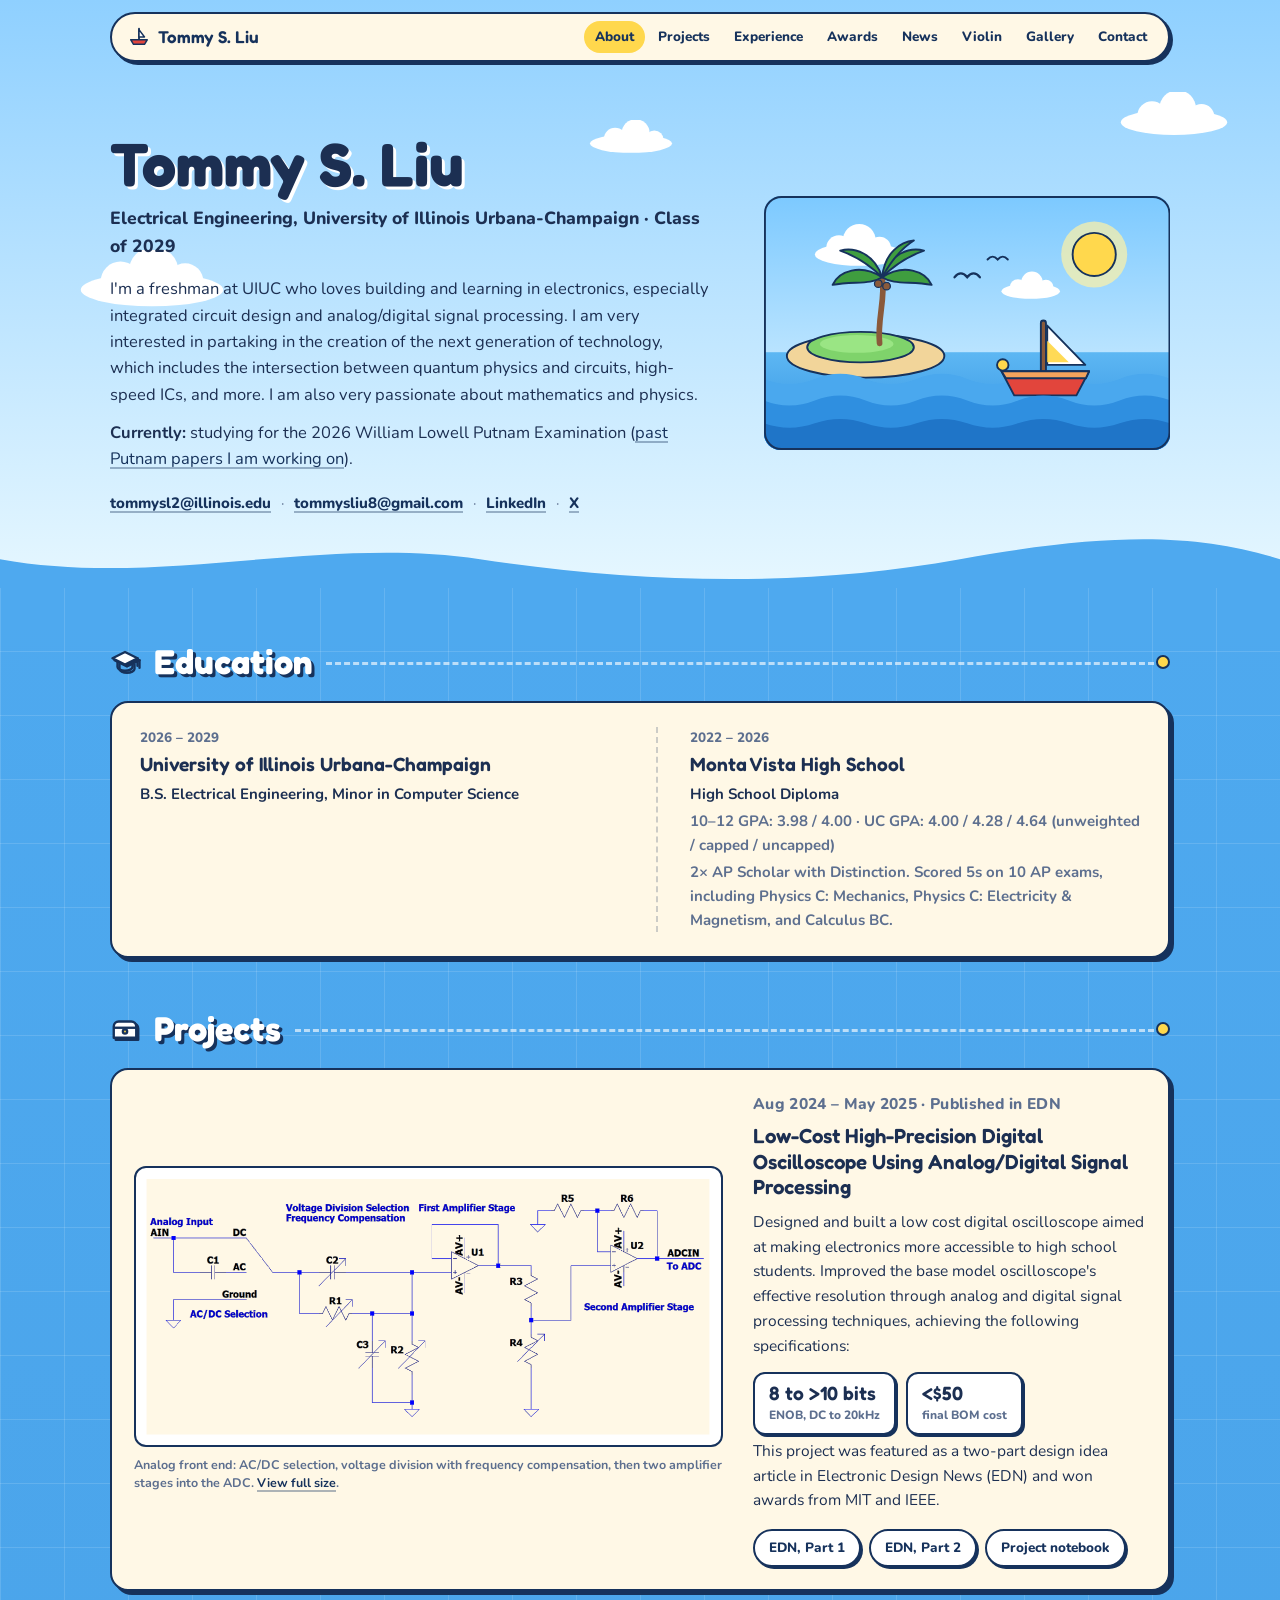
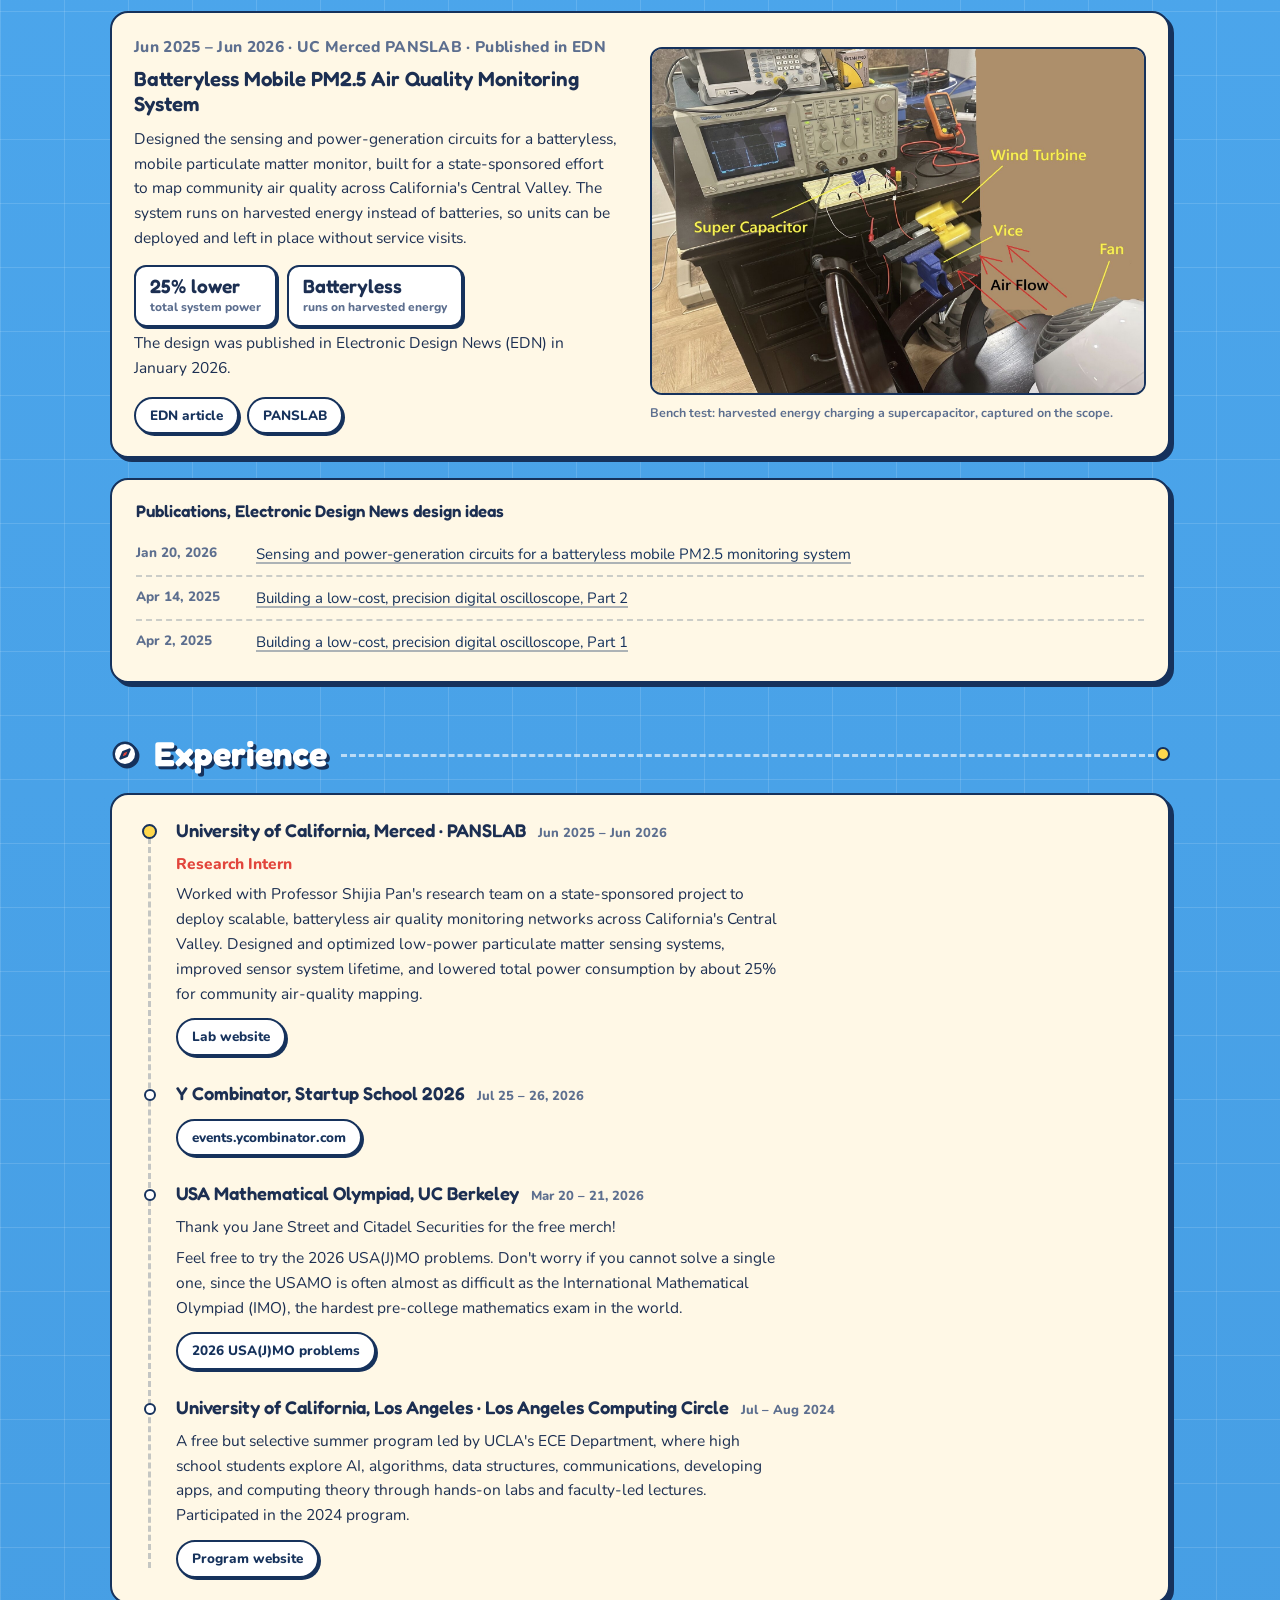
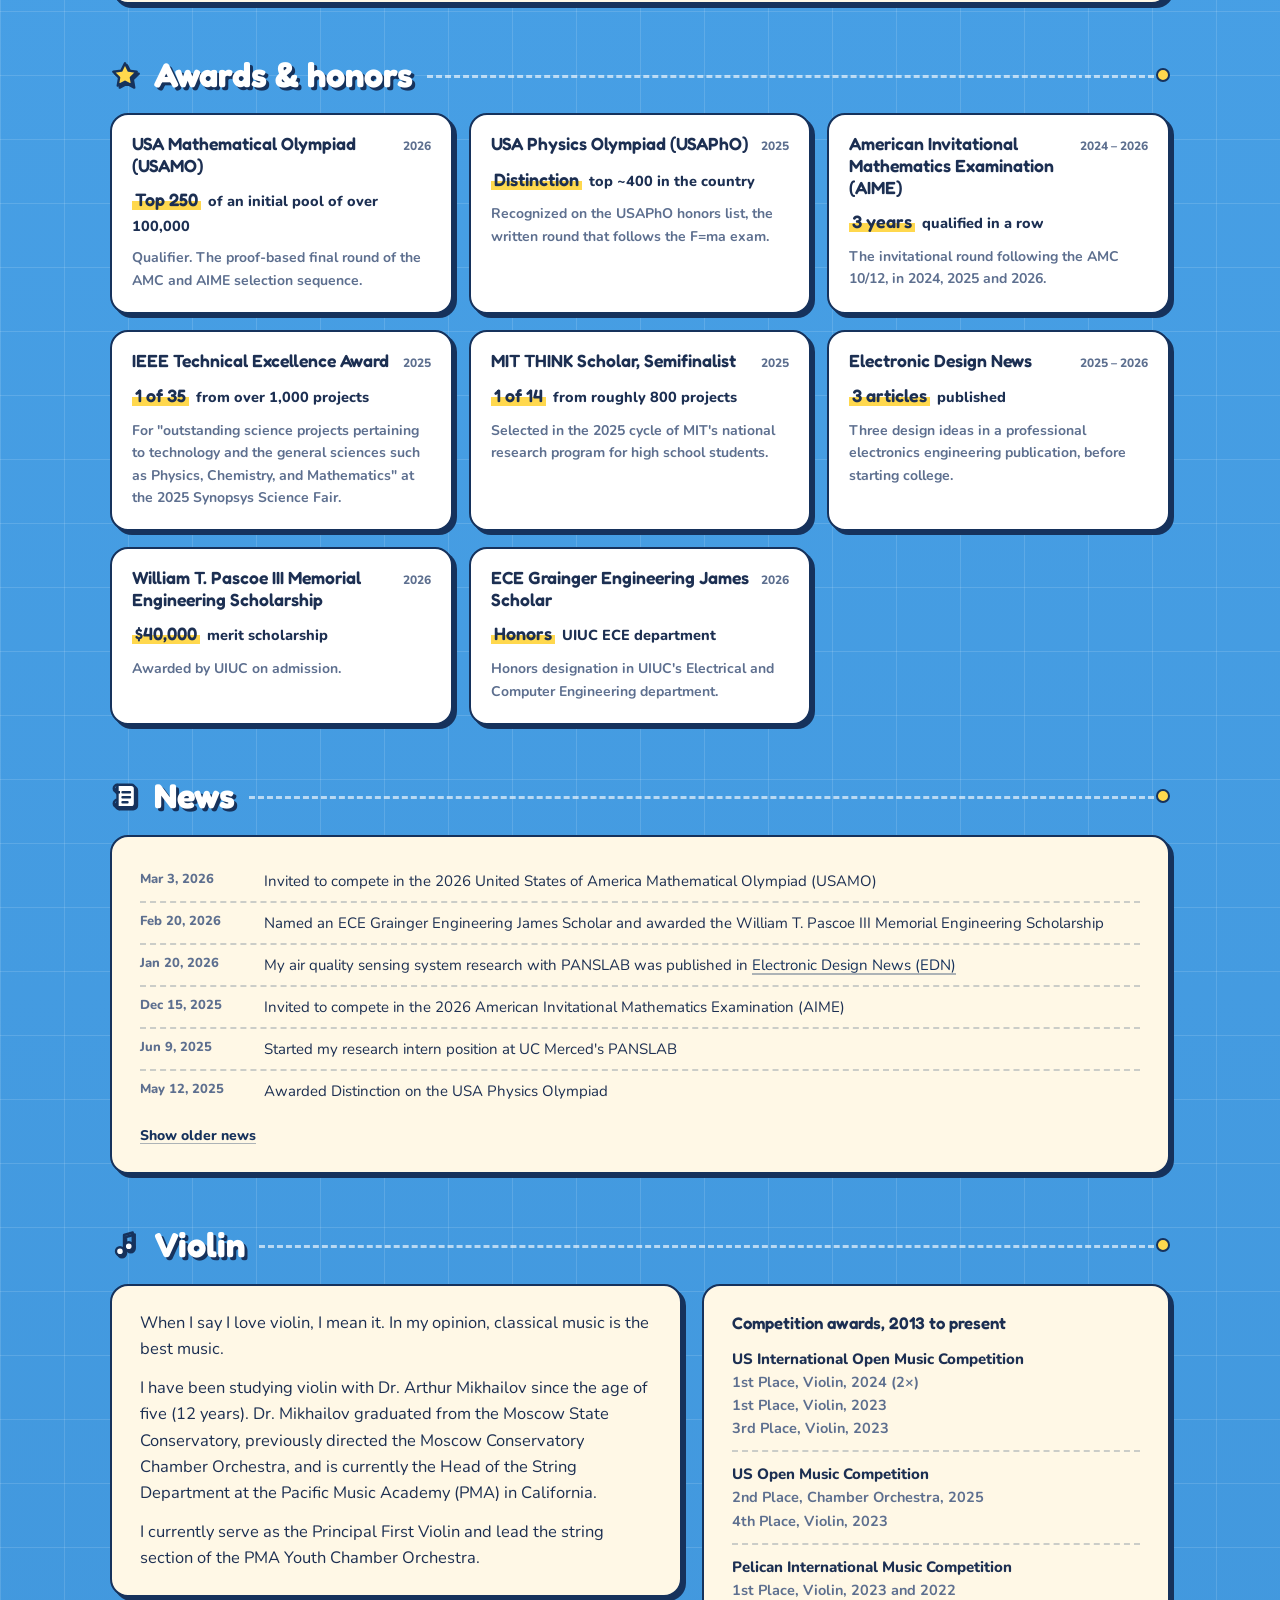
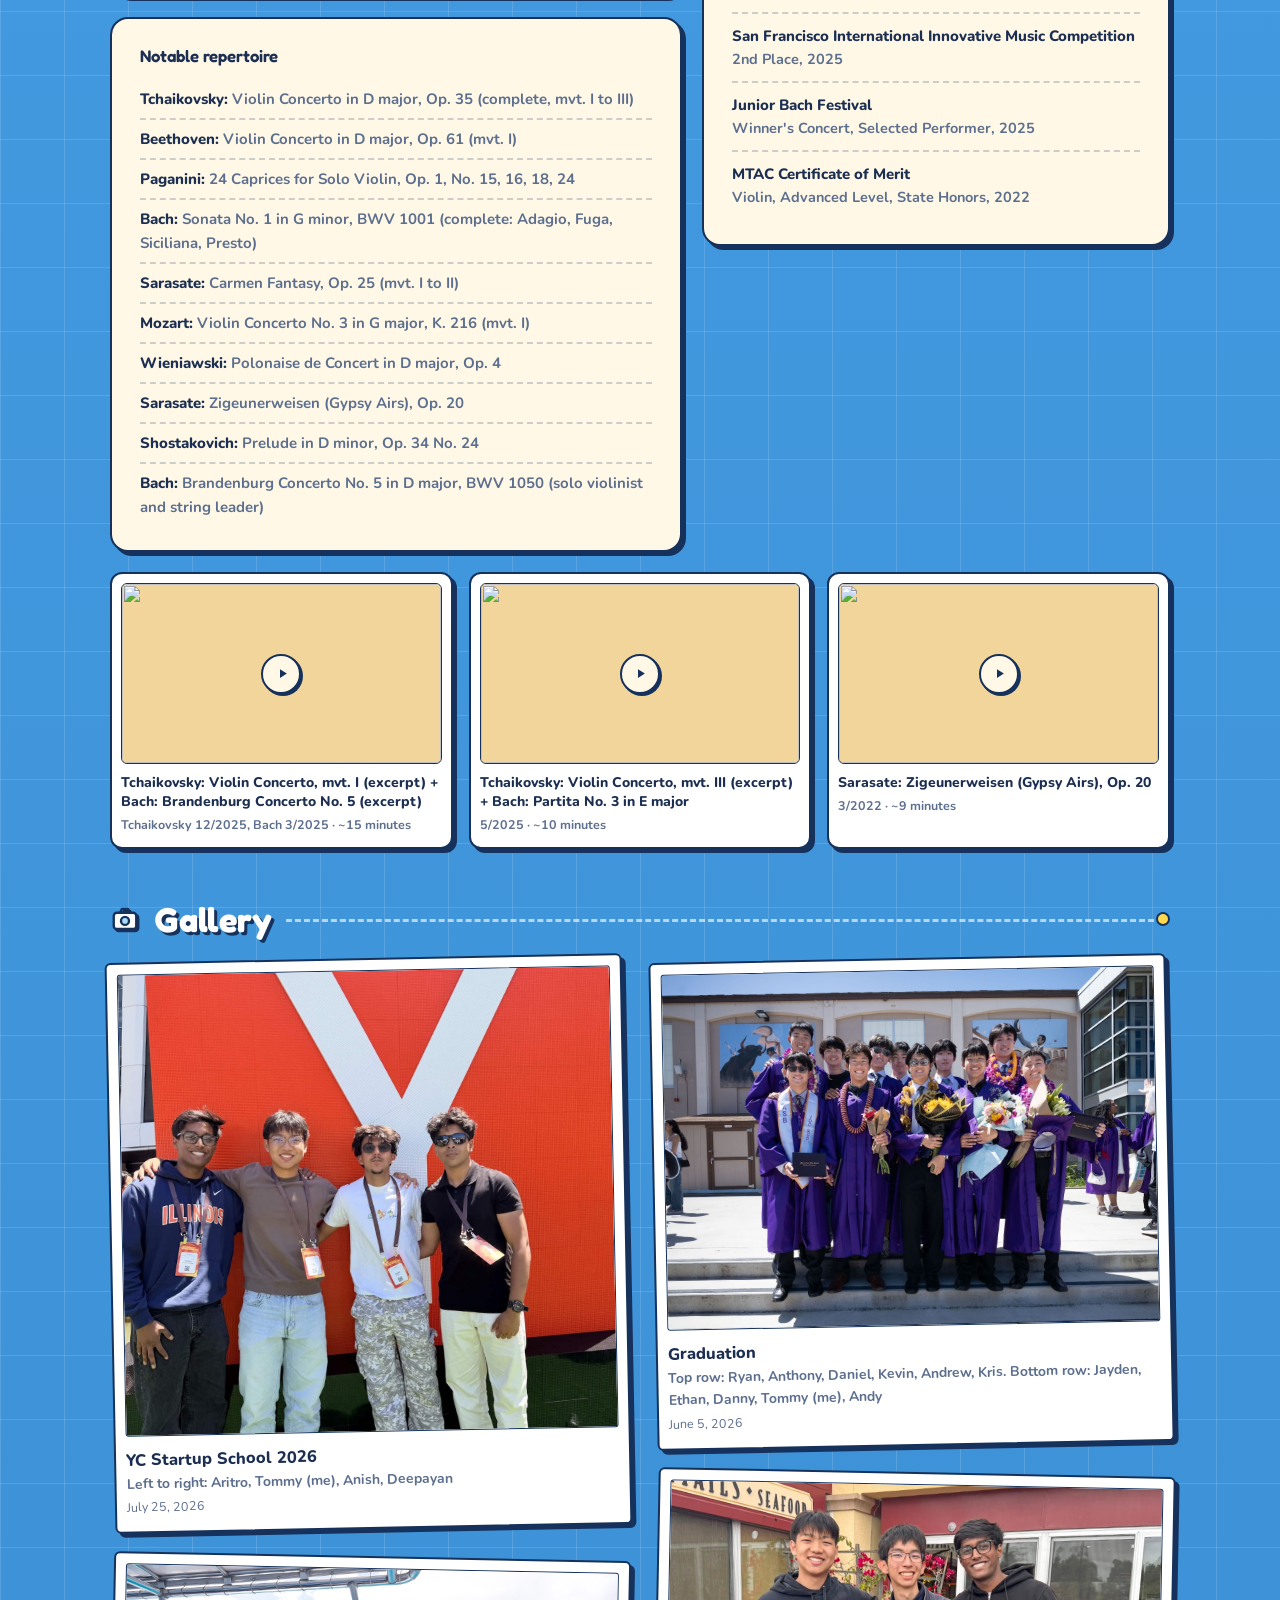
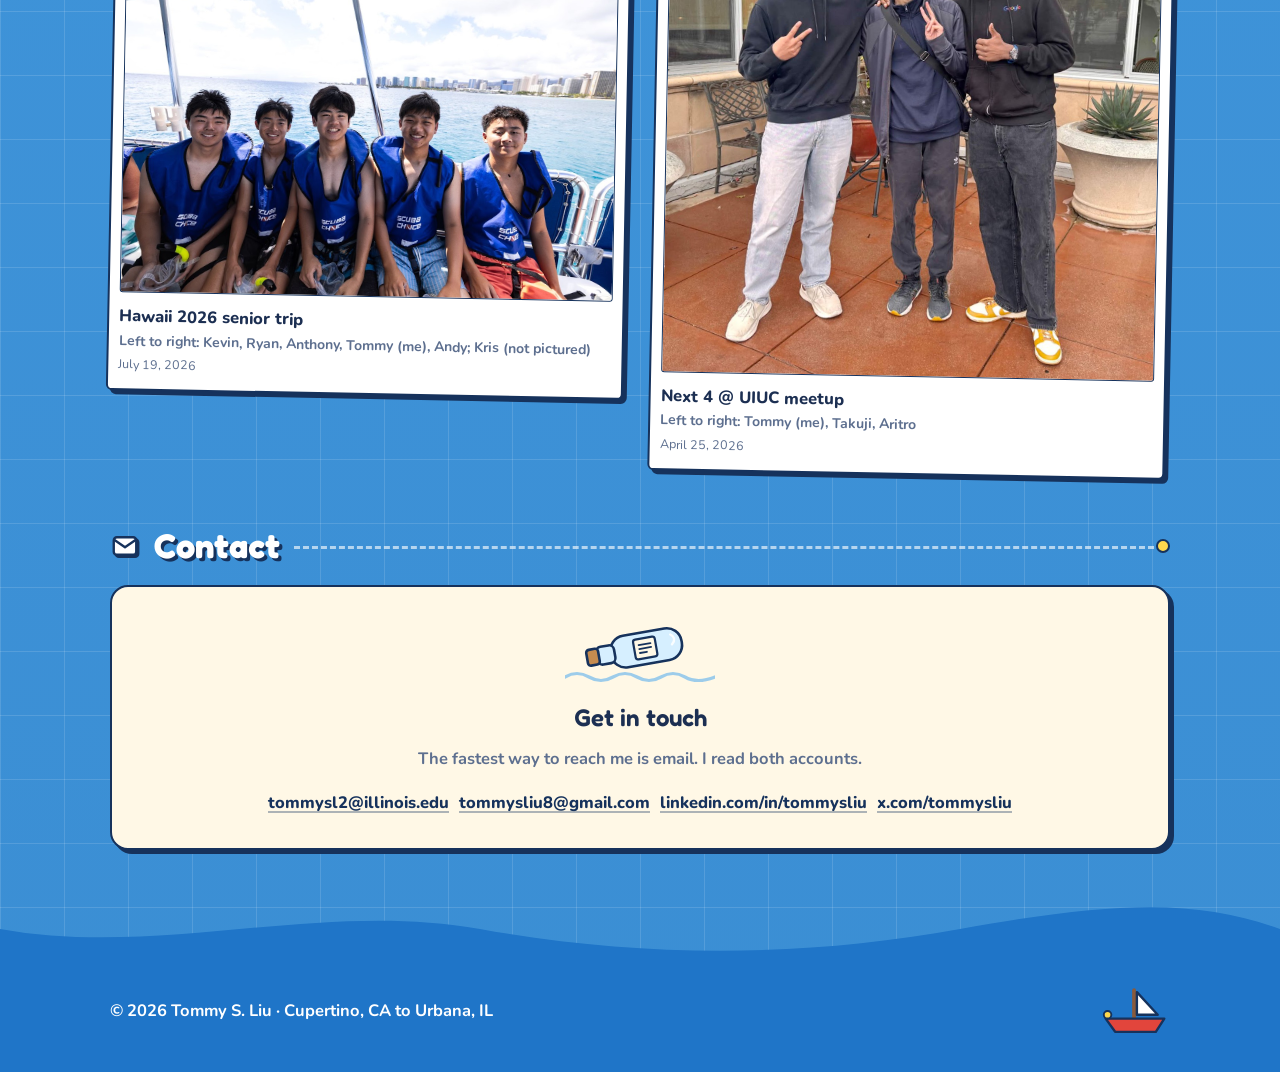
==== commit b7d70cdf: "Remove the blog Drops both essay pages, the Blog section and its nav link, and the now-unused post-c" ====
--- a/index.html
+++ b/index.html
@@ -38,7 +38,6 @@
           <a href="#awards">Awards</a>
           <a href="#news">News</a>
           <a href="#violin">Violin</a>
-          <a href="#blog">Blog</a>
           <a href="#gallery">Gallery</a>
           <a href="#contact">Contact</a>
         </nav>
@@ -386,28 +385,6 @@
       </div>
     </section>
 
-    <!-- ================= BLOG ================= -->
-    <section id="blog" class="sec">
-      <div class="sec-head">
-        <svg class="glyph" viewBox="0 0 24 24" fill="#fff" stroke="#16325c" stroke-width="1.9" stroke-linejoin="round" aria-hidden="true"><path d="M4 20h16" fill="none" stroke-linecap="round"/><path d="M6 16.6l9.6-9.6 2.4 2.4L8.4 19H6z"/><path d="M14.6 8l2.4 2.4" fill="none"/></svg>
-        <h2>Blog</h2><span class="route" aria-hidden="true"></span>
-      </div>
-      <div class="posts">
-        <a class="post-card" href="/blog/olympiad-cheating">
-          <p class="eyebrow">July 31, 2026 · 10 min read</p>
-          <h3>RIGGED: [Mount] Olym(piad) Has Fallen!</h3>
-          <p>On cheating and leaked exams in the AMC, AIME, USACO, and USAPhO, and what still holds up.</p>
-          <span class="read">Read the post</span>
-        </a>
-        <a class="post-card" href="/blog/uc-meritocracy">
-          <p class="eyebrow">March 29, 2026 · updated July 28, 2026 · 9 min read</p>
-          <h3>The University of California's War on Meritocracy</h3>
-          <p>On UC admissions: test-blind policy, holistic review, and who gets rejected.</p>
-          <span class="read">Read the post</span>
-        </a>
-      </div>
-    </section>
-
     <!-- ================= GALLERY ================= -->
     <section id="gallery" class="sec">
       <div class="sec-head">
--- a/styles.css
+++ b/styles.css
@@ -49,7 +49,6 @@
 
 /* ================= sky (nav + intro) ================= */
 .sky { position: relative; background: linear-gradient(180deg, var(--sky) 0%, var(--sky-2) 100%); padding: 80px 0 56px; }
-.post-page .sky { padding-bottom: 40px; }
 .cloud { position: absolute; z-index: 0; pointer-events: none; }
 .cloud svg { display: block; width: 100%; height: 100%; }
 .cloud-a { width: 150px; height: 58px; left: 6%; top: 250px; animation: drift 14s ease-in-out infinite alternate; }
@@ -267,14 +266,6 @@
 .rec b { display: block; font-weight: 800; font-size: 14px; line-height: 1.35; margin-top: 10px; }
 .rec span.meta { display: block; color: var(--muted); font-weight: 700; font-size: 12.5px; margin-top: 3px; }
 
-/* ---------- blog ---------- */
-.posts { display: grid; grid-template-columns: 1fr 1fr; gap: 18px; }
-.post-card { background: var(--cream); border: var(--line); border-radius: 18px; box-shadow: var(--shadow); padding: 20px 22px; text-decoration: none; color: var(--text); display: block; transition: transform 0.18s, box-shadow 0.18s; }
-.post-card:hover { transform: translate(-2px, -2px); box-shadow: 6px 6px 0 var(--navy); }
-.post-card h3 { font-family: var(--font-display); font-weight: 600; font-size: 1.18rem; line-height: 1.3; margin: 6px 0 8px; }
-.post-card p { font-size: 15px; color: var(--muted); font-weight: 700; }
-.post-card .read { display: inline-block; margin-top: 12px; font-weight: 800; font-size: 14px; }
-
 /* ---------- gallery: polaroids straight on the water ---------- */
 /* columns, not grid: the photos are different shapes, so let them pack instead of leaving gaps */
 .gallery { columns: 2; column-gap: 26px; }
@@ -303,23 +294,6 @@
 .contact h3 { font-family: var(--font-display); font-weight: 600; font-size: 1.5rem; margin-bottom: 8px; }
 .contact p { color: var(--muted); font-weight: 700; max-width: 46ch; margin: 0 auto 18px; }
 .contact-links { display: flex; flex-wrap: wrap; justify-content: center; gap: 8px 10px; font-weight: 800; }
-
-/* ---------- blog post pages ---------- */
-.post { max-width: 820px; margin: 0 auto; }
-.post .back { display: inline-block; font-weight: 800; font-size: 14px; margin-bottom: 14px; }
-.post h1 { font-family: var(--font-display); font-weight: 700; font-size: clamp(1.7rem, 3.6vw, 2.4rem); line-height: 1.15; margin-bottom: 10px; }
-.post-meta { display: flex; flex-wrap: wrap; align-items: center; gap: 6px 12px; color: var(--muted); font-weight: 800; font-size: 14px; margin-bottom: 22px; padding-bottom: 16px; border-bottom: var(--dash); }
-.prose { font-size: 16.5px; line-height: 1.75; }
-.prose p { margin: 0 0 1.2em; max-width: 72ch; }
-.prose h3 { font-family: var(--font-display); font-weight: 600; font-size: 1.2rem; margin: 1.8em 0 0.6em; }
-.prose strong { font-weight: 800; }
-.prose blockquote { margin: 1.6em 0; padding: 14px 20px; border-left: 4px solid var(--yellow); background: var(--cream-2); border-radius: 0 10px 10px 0; }
-.prose blockquote p:last-child { margin: 0; }
-.prose .updates { border: var(--line); border-radius: 12px; padding: 14px 18px; margin: 0 0 1.8em; background: #fff; font-size: 15px; }
-.prose .updates p { margin: 0 0 0.8em; }
-.prose .updates p:last-child { margin: 0; }
-.prose .updates time { display: block; font-weight: 800; color: var(--navy); font-size: 13px; }
-.post-foot { margin-top: 28px; padding-top: 16px; border-top: var(--dash); display: flex; justify-content: space-between; gap: 12px; flex-wrap: wrap; font-weight: 800; font-size: 14.5px; }
 
 /* ---------- footer ---------- */
 .footer { position: relative; background: var(--sea-deep); color: #fff; padding: 28px 0 34px; }
@@ -347,7 +321,6 @@
   .violin { grid-template-columns: minmax(0, 1fr); }
   .violin .card + .card { margin-top: 0; }
   .violin > div + div { margin-top: 20px; }
-  .posts { grid-template-columns: 1fr; }
   .edu { grid-template-columns: 1fr; gap: 20px; }
   .edu li + li { padding-left: 0; border-left: 0; padding-top: 20px; border-top: var(--dash); }
 }
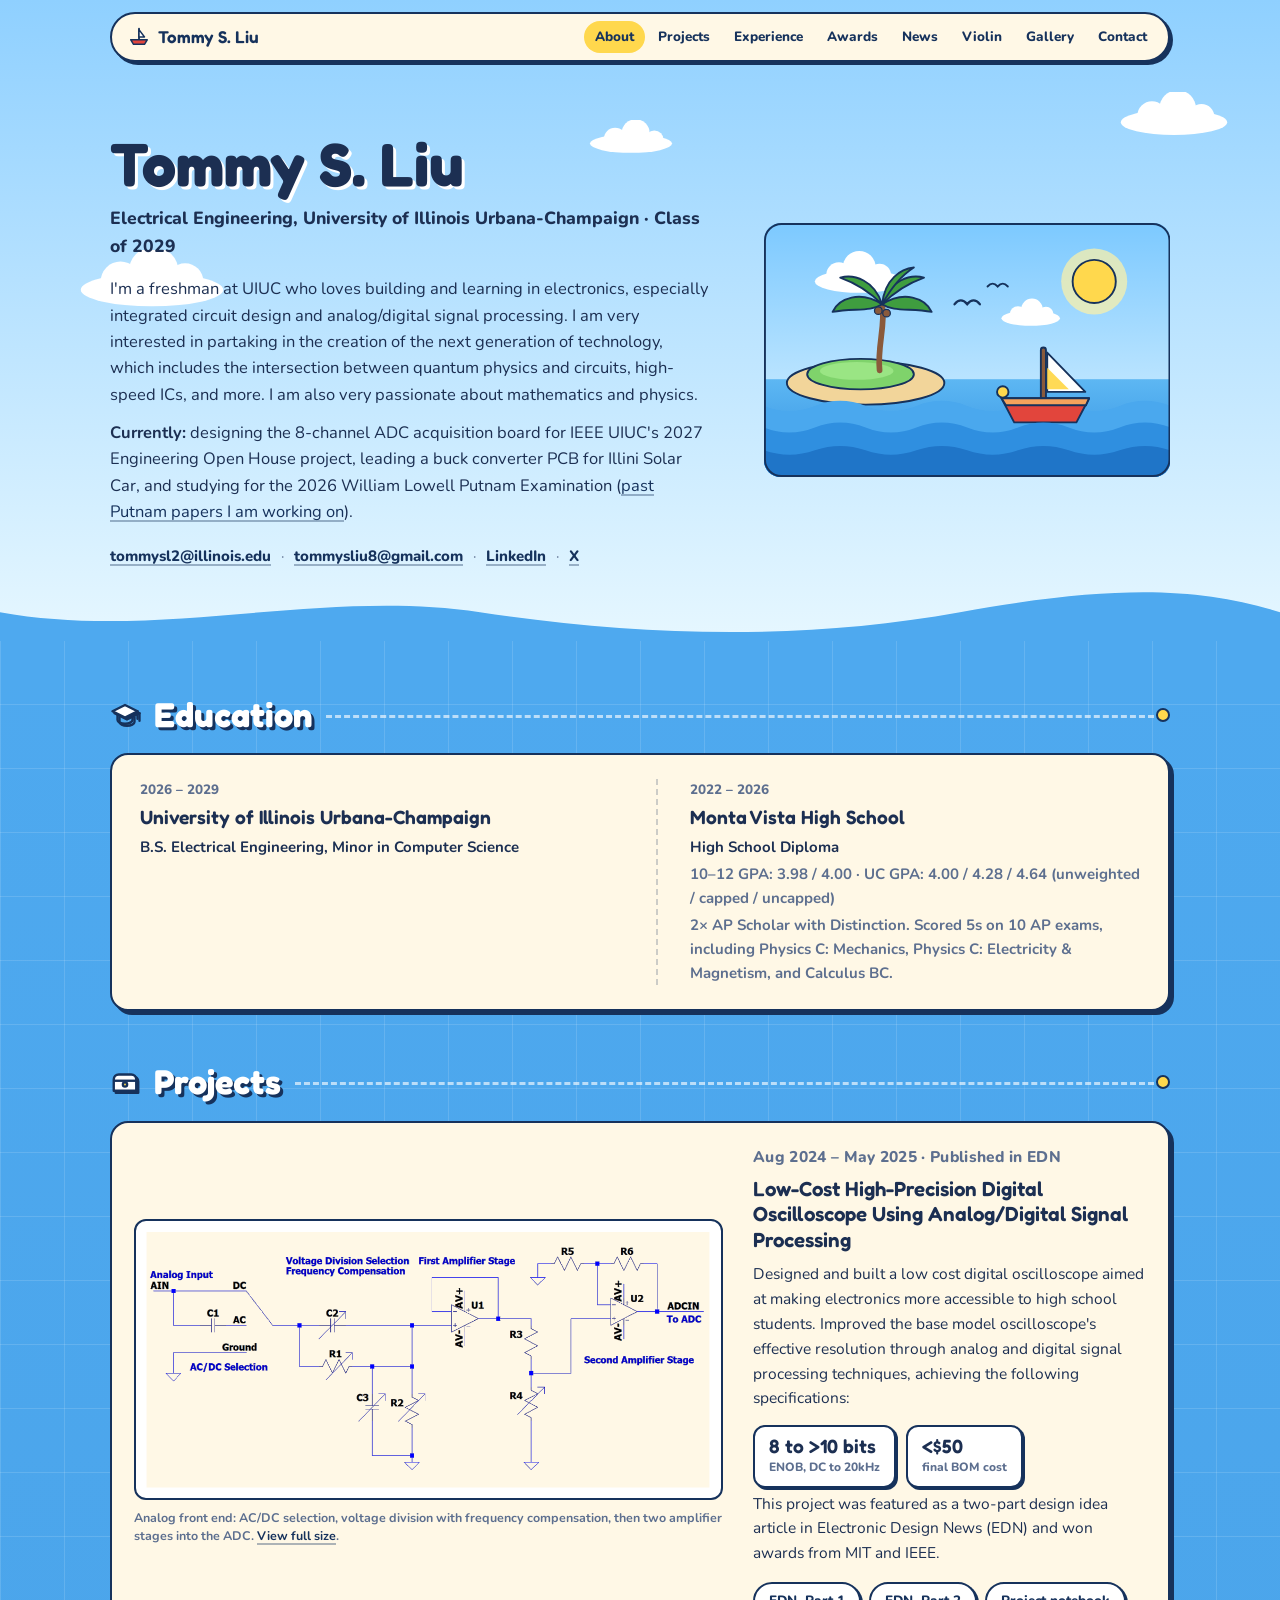
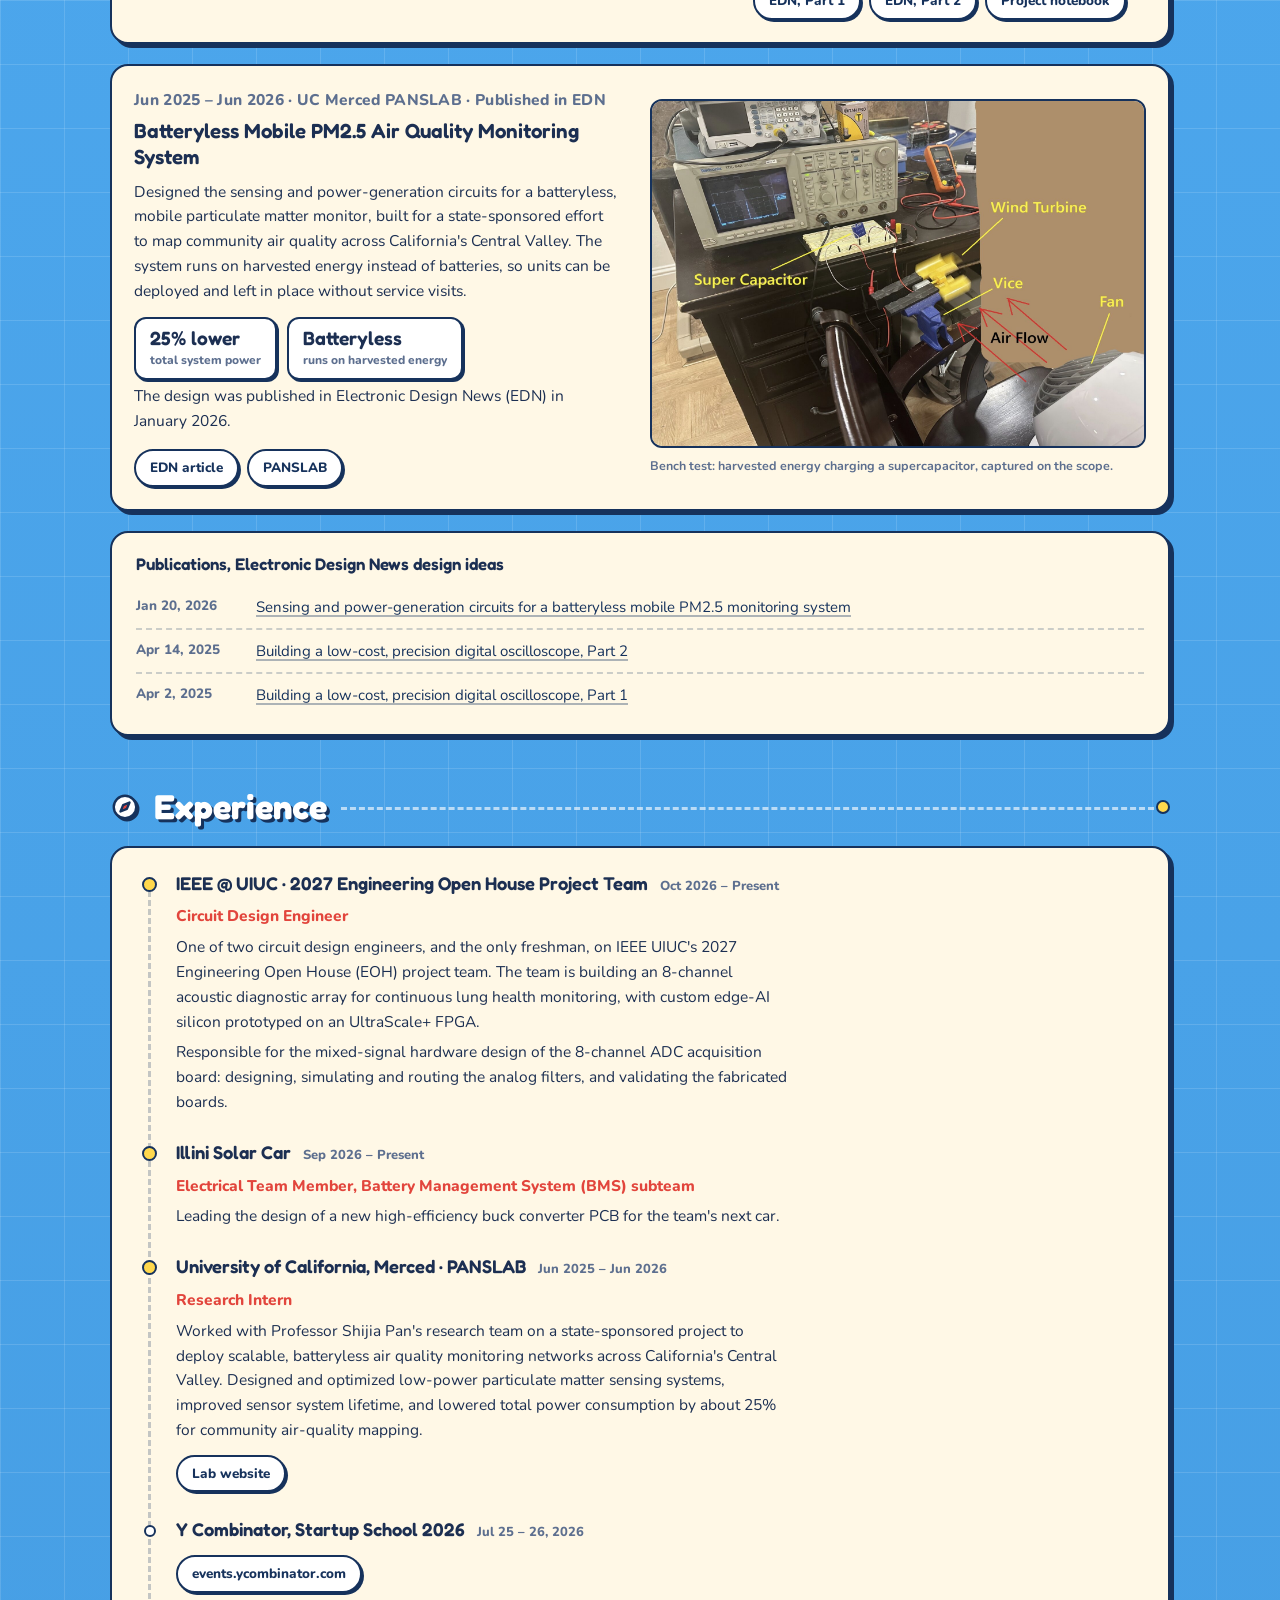
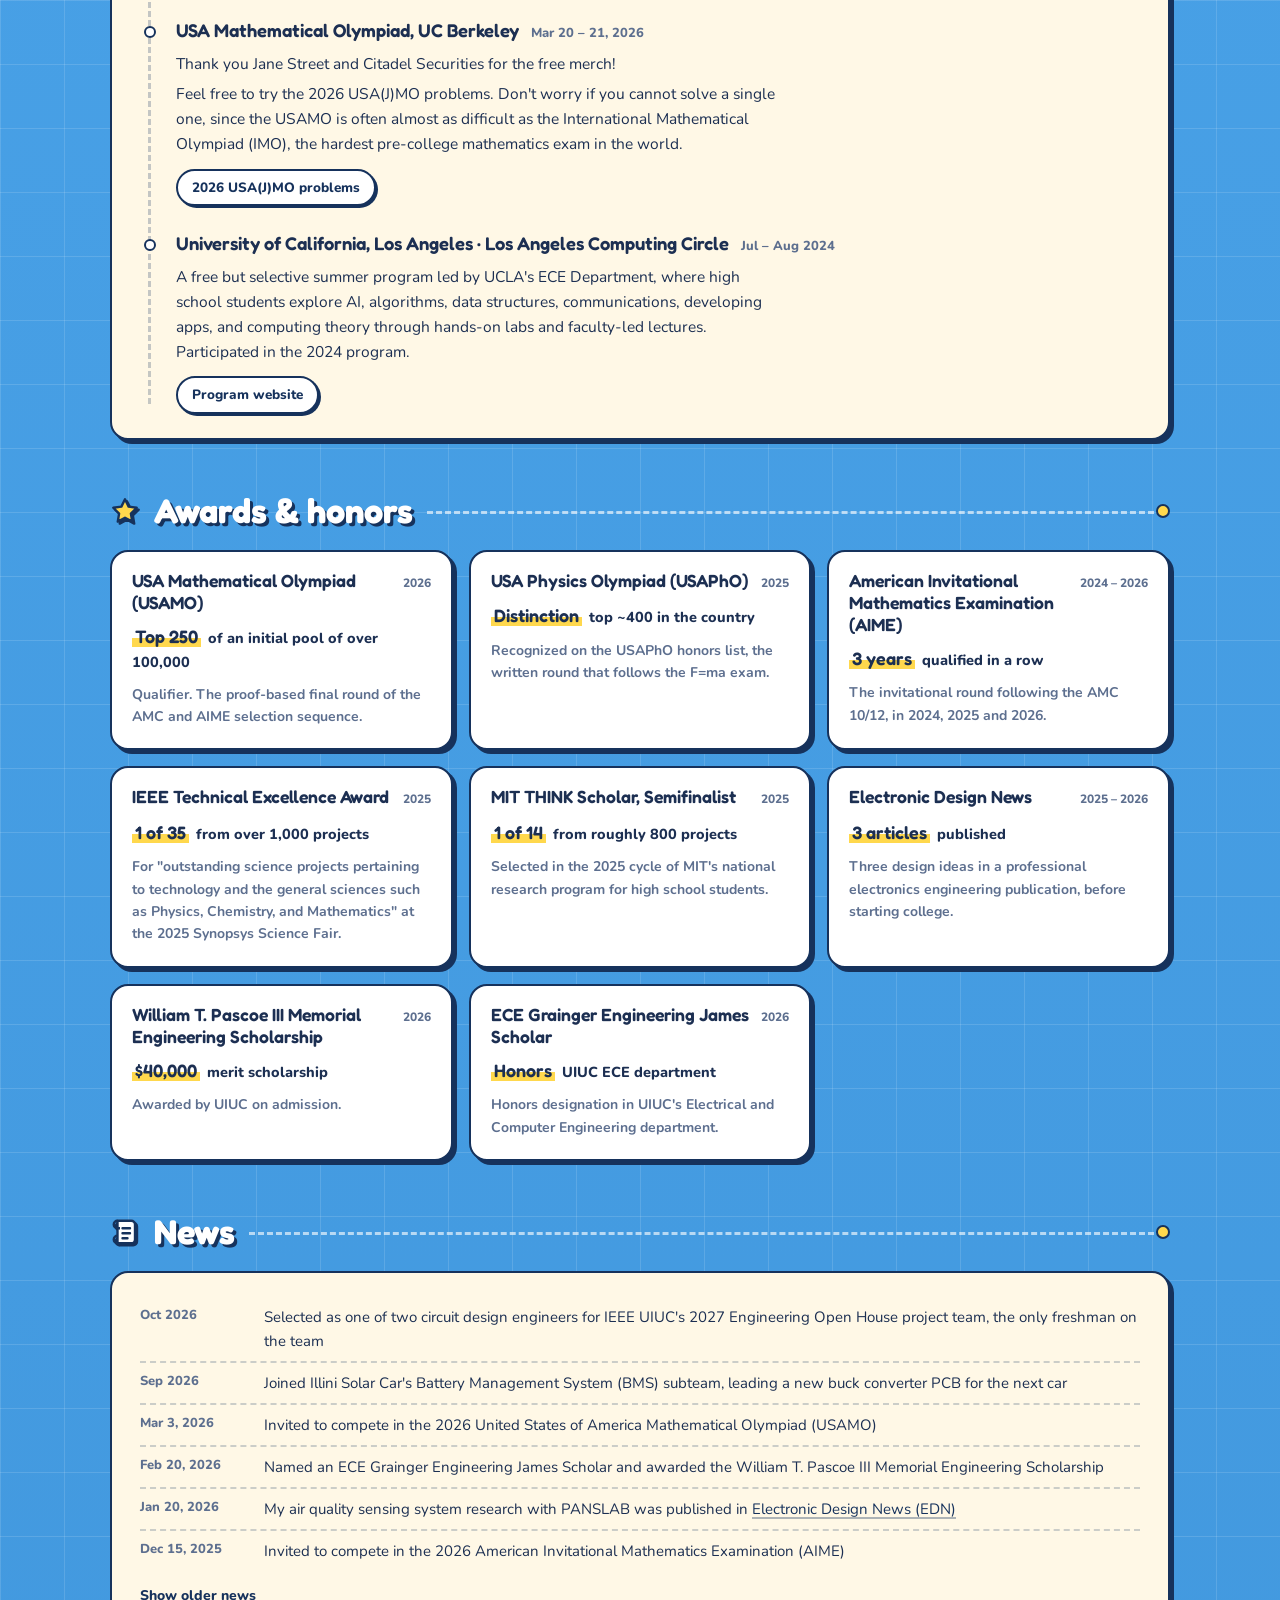
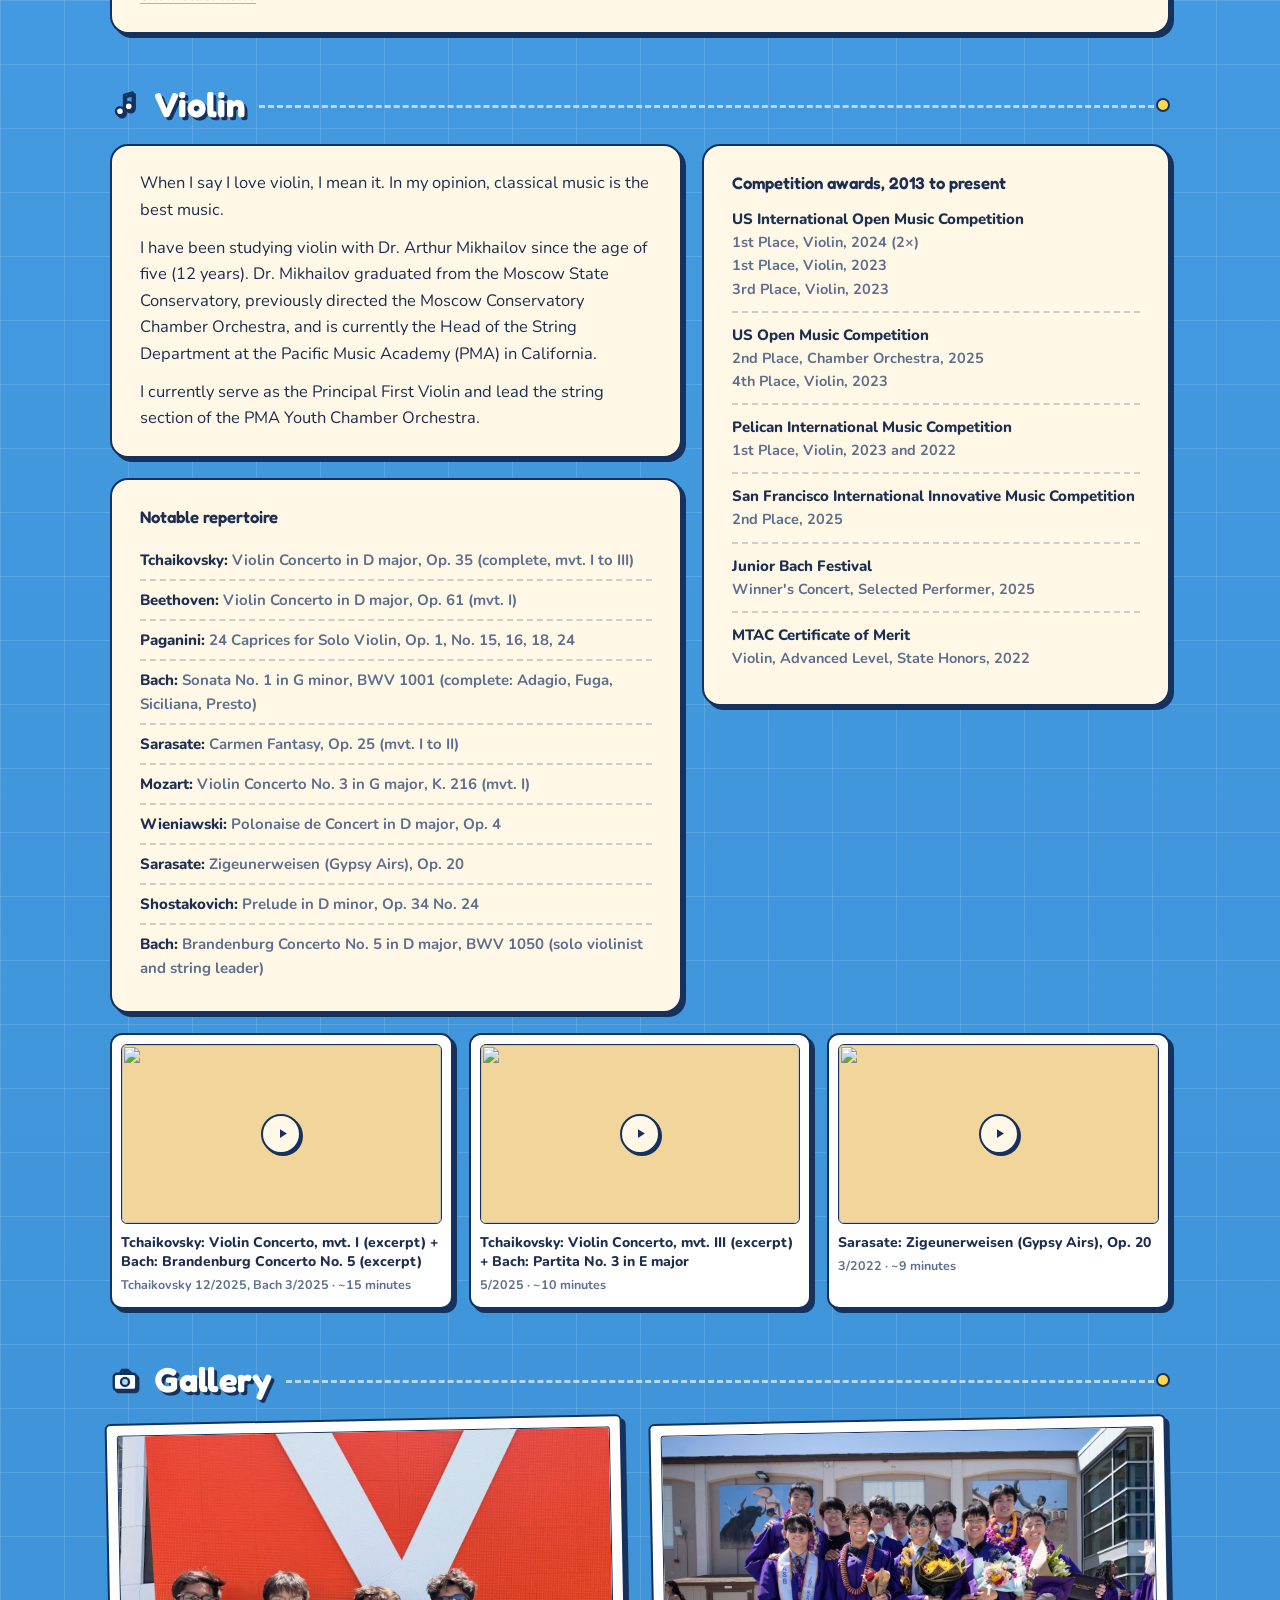
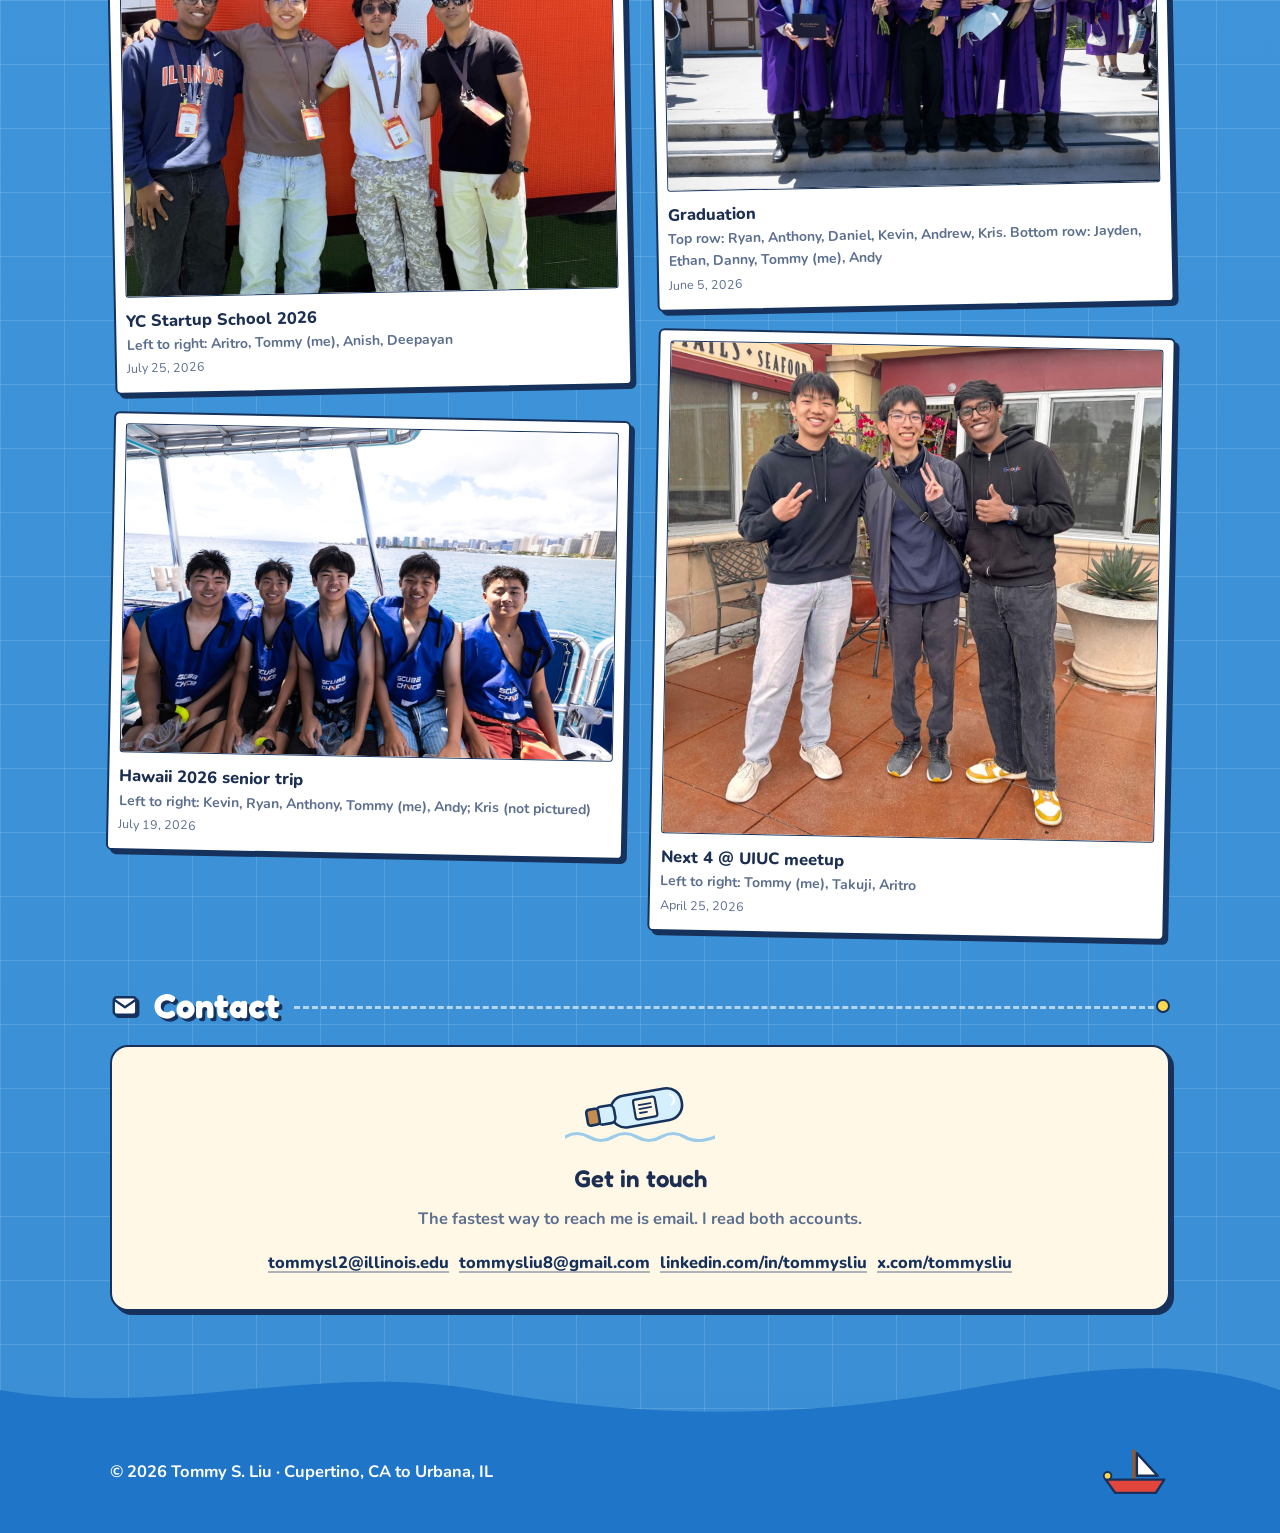
==== commit 67c85050: "Add IEEE EOH and Illini Solar Car roles Circuit Design Engineer on IEEE UIUC's 2027 Engineering Open" ====
--- a/index.html
+++ b/index.html
@@ -54,7 +54,7 @@
       <h1 id="top">Tommy S. Liu</h1>
       <p class="role">Electrical Engineering, University of Illinois Urbana-Champaign · Class of 2029</p>
       <p class="bio">I'm a freshman at UIUC who loves building and learning in electronics, especially integrated circuit design and analog/digital signal processing. I am very interested in partaking in the creation of the next generation of technology, which includes the intersection between quantum physics and circuits, high-speed ICs, and more. I am also very passionate about mathematics and physics.</p>
-      <p class="now"><b>Currently:</b> studying for the 2026 William Lowell Putnam Examination (<a href="https://maa.org/maa-putnam-archive/" target="_blank" rel="noopener">past Putnam papers I am working on</a>).</p>
+      <p class="now"><b>Currently:</b> designing the 8-channel ADC acquisition board for IEEE UIUC's 2027 Engineering Open House project, leading a buck converter PCB for Illini Solar Car, and studying for the 2026 William Lowell Putnam Examination (<a href="https://maa.org/maa-putnam-archive/" target="_blank" rel="noopener">past Putnam papers I am working on</a>).</p>
       <p class="links">
         <a href="mailto:tommysl2@illinois.edu">tommysl2@illinois.edu</a><span class="sep">·</span>
         <a href="mailto:tommysliu8@gmail.com">tommysliu8@gmail.com</a><span class="sep">·</span>
@@ -214,6 +214,17 @@
       <div class="card">
         <ol class="timeline">
           <li>
+            <div class="tl-top"><h3>IEEE @ UIUC · 2027 Engineering Open House Project Team</h3><span class="tl-when">Oct 2026 – Present</span></div>
+            <p class="tl-role">Circuit Design Engineer</p>
+            <p>One of two circuit design engineers, and the only freshman, on IEEE UIUC's 2027 Engineering Open House (EOH) project team. The team is building an 8-channel acoustic diagnostic array for continuous lung health monitoring, with custom edge-AI silicon prototyped on an UltraScale+ FPGA.</p>
+            <p>Responsible for the mixed-signal hardware design of the 8-channel ADC acquisition board: designing, simulating and routing the analog filters, and validating the fabricated boards.</p>
+          </li>
+          <li>
+            <div class="tl-top"><h3>Illini Solar Car</h3><span class="tl-when">Sep 2026 – Present</span></div>
+            <p class="tl-role">Electrical Team Member, Battery Management System (BMS) subteam</p>
+            <p>Leading the design of a new high-efficiency buck converter PCB for the team's next car.</p>
+          </li>
+          <li>
             <div class="tl-top"><h3>University of California, Merced · PANSLAB</h3><span class="tl-when">Jun 2025 – Jun 2026</span></div>
             <p class="tl-role">Research Intern</p>
             <p>Worked with Professor Shijia Pan's research team on a state-sponsored project to deploy scalable, batteryless air quality monitoring networks across California's Central Valley. Designed and optimized low-power particulate matter sensing systems, improved sensor system lifetime, and lowered total power consumption by about 25% for community air-quality mapping.</p>
@@ -305,12 +316,14 @@
       </div>
       <div class="card">
         <ul class="news" id="news-list">
+          <li><span class="when">Oct 2026</span><span>Selected as one of two circuit design engineers for IEEE UIUC's 2027 Engineering Open House project team, the only freshman on the team</span></li>
+          <li><span class="when">Sep 2026</span><span>Joined Illini Solar Car's Battery Management System (BMS) subteam, leading a new buck converter PCB for the next car</span></li>
           <li><span class="when">Mar 3, 2026</span><span>Invited to compete in the 2026 United States of America Mathematical Olympiad (USAMO)</span></li>
           <li><span class="when">Feb 20, 2026</span><span>Named an ECE Grainger Engineering James Scholar and awarded the William T. Pascoe III Memorial Engineering Scholarship</span></li>
           <li><span class="when">Jan 20, 2026</span><span>My air quality sensing system research with PANSLAB was published in <a href="https://www.edn.com/sensing-and-power-generation-circuits-for-a-batteryless-mobile-pm2-5-monitoring-system/" target="_blank" rel="noopener">Electronic Design News (EDN)</a></span></li>
           <li><span class="when">Dec 15, 2025</span><span>Invited to compete in the 2026 American Invitational Mathematics Examination (AIME)</span></li>
-          <li><span class="when">Jun 9, 2025</span><span>Started my research intern position at UC Merced's PANSLAB</span></li>
-          <li><span class="when">May 12, 2025</span><span>Awarded Distinction on the USA Physics Olympiad</span></li>
+          <li class="hidden"><span class="when">Jun 9, 2025</span><span>Started my research intern position at UC Merced's PANSLAB</span></li>
+          <li class="hidden"><span class="when">May 12, 2025</span><span>Awarded Distinction on the USA Physics Olympiad</span></li>
           <li class="hidden"><span class="when">Apr 14, 2025</span><span>Second part of my low-cost oscilloscope design idea published in <a href="https://www.edn.com/building-a-low-cost-precision-digital-oscilloscope-part-2/" target="_blank" rel="noopener">EDN</a></span></li>
           <li class="hidden"><span class="when">Apr 2, 2025</span><span>First part of my low-cost oscilloscope design idea published in <a href="https://www.edn.com/building-a-low-cost-precision-digital-oscilloscope/" target="_blank" rel="noopener">EDN</a></span></li>
           <li class="hidden"><span class="when">Mar 23, 2025</span><span>Awarded the IEEE Technical Excellence Award at the 2025 Synopsys Science Fair</span></li>
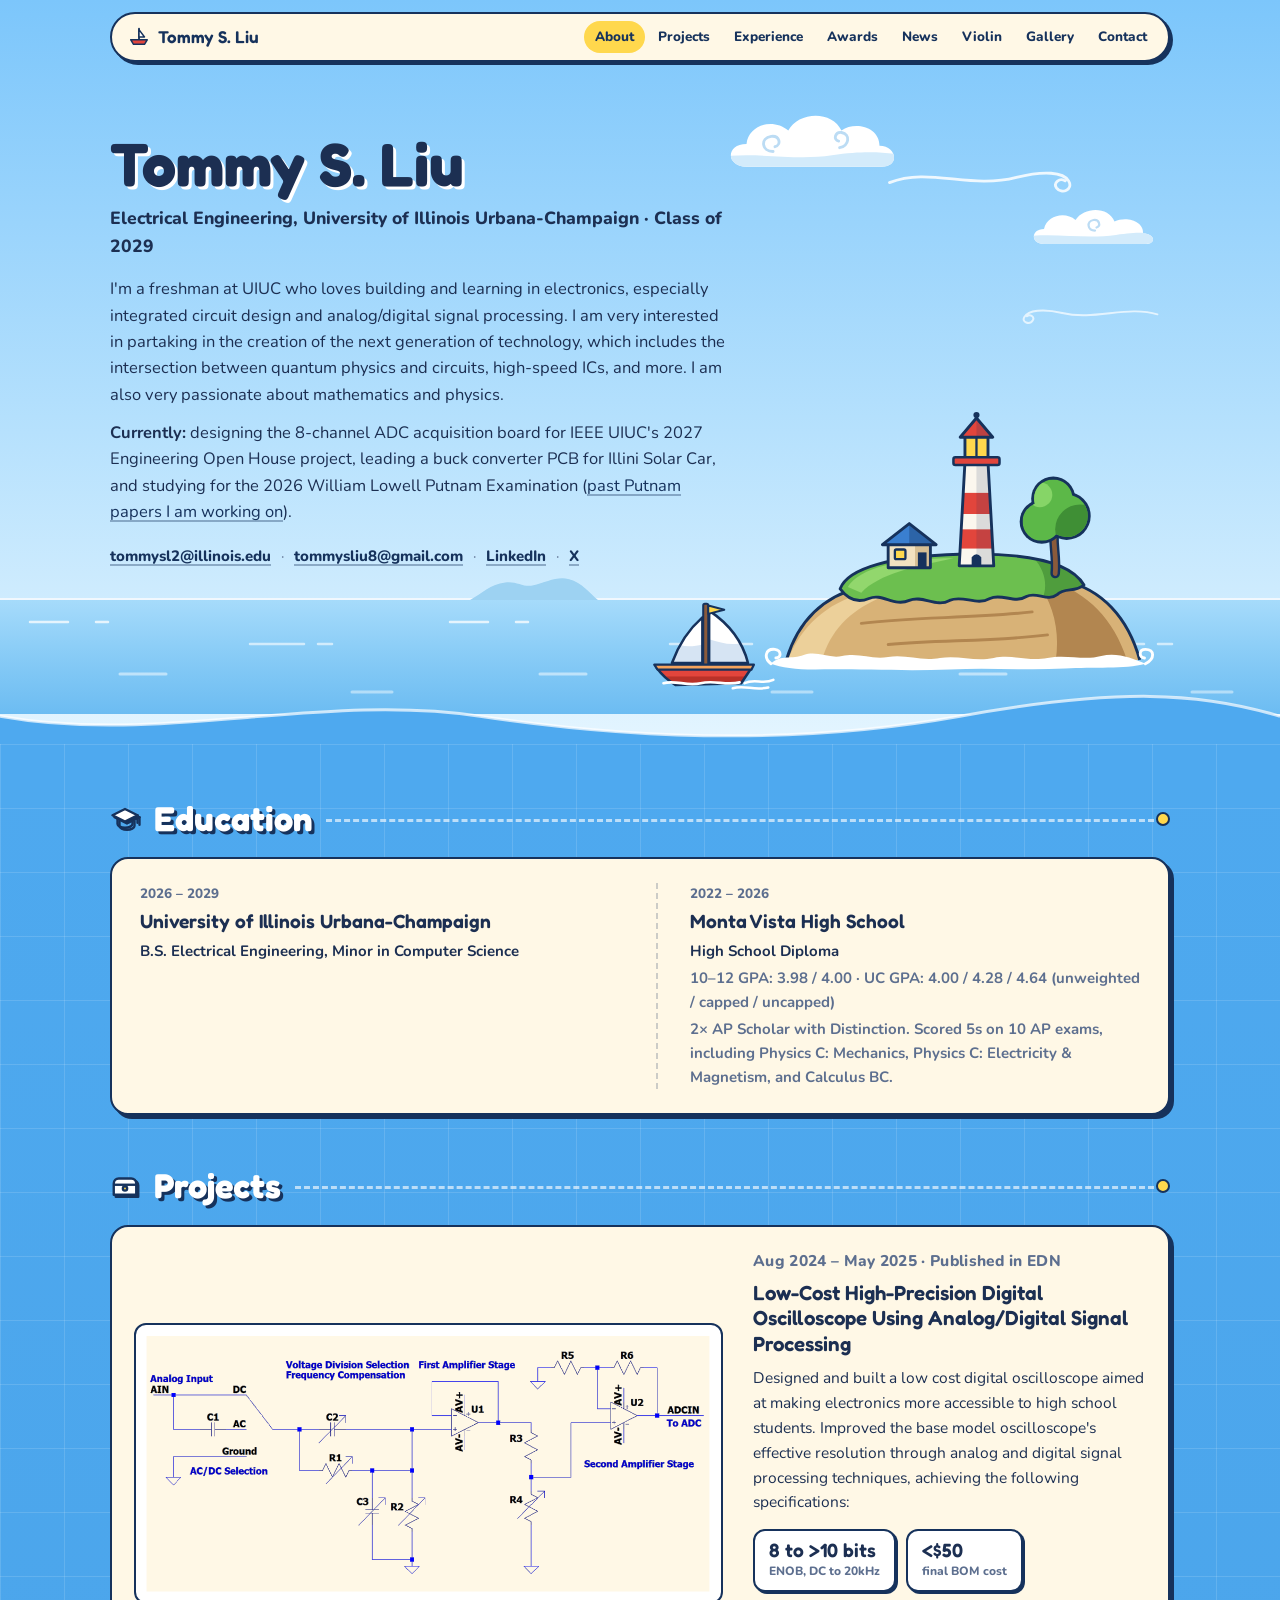
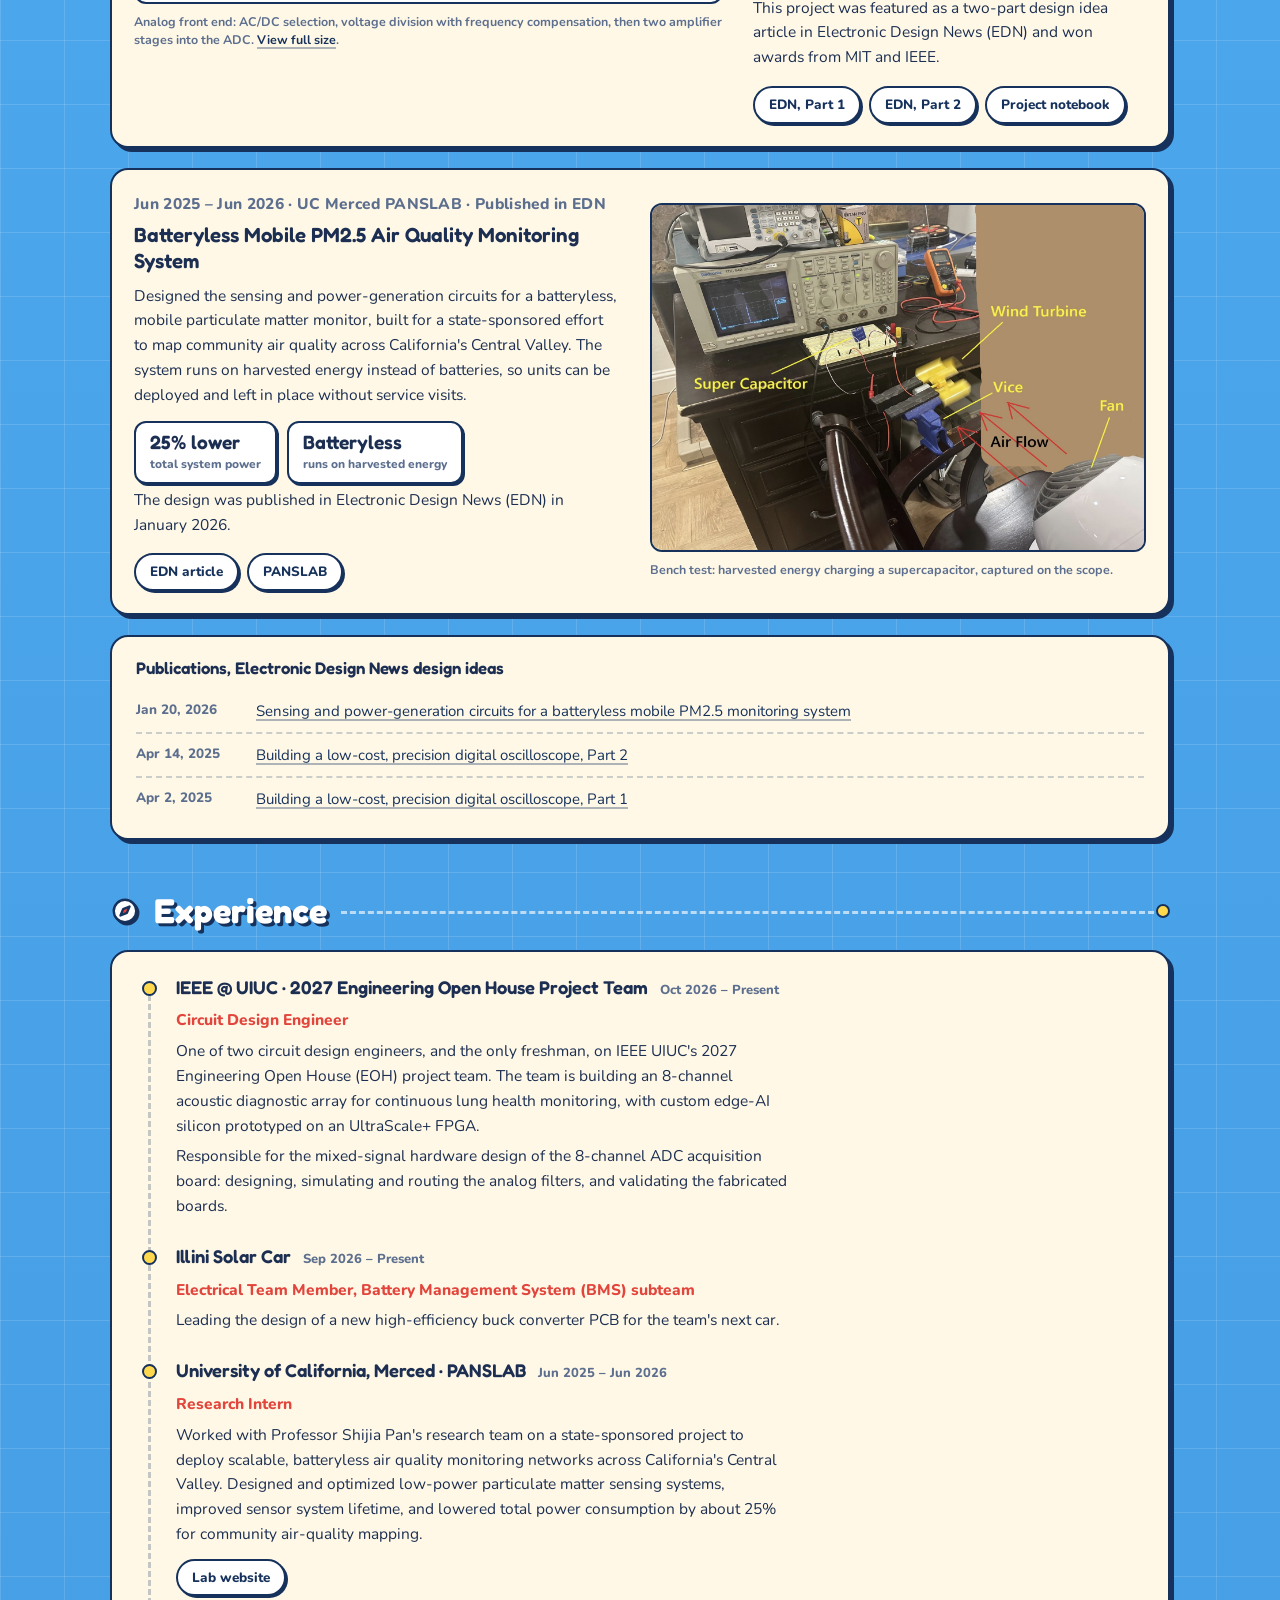
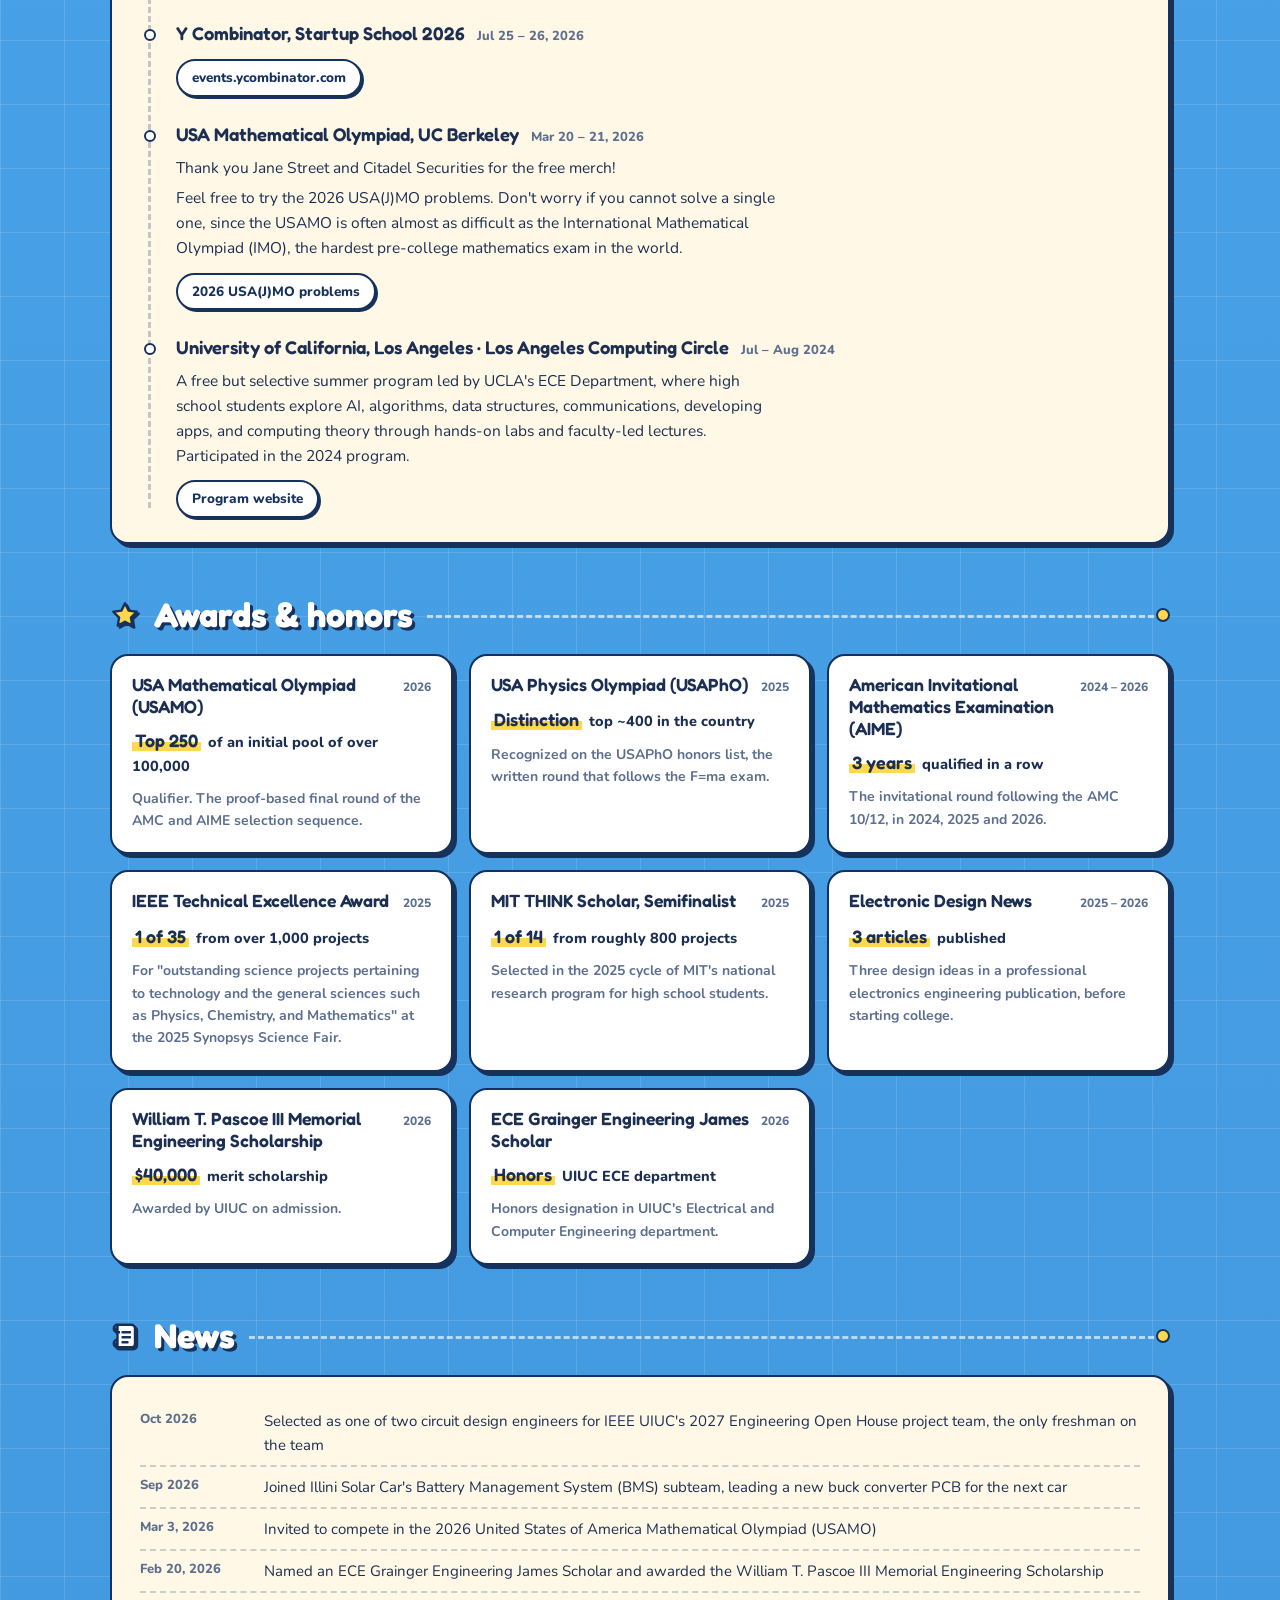
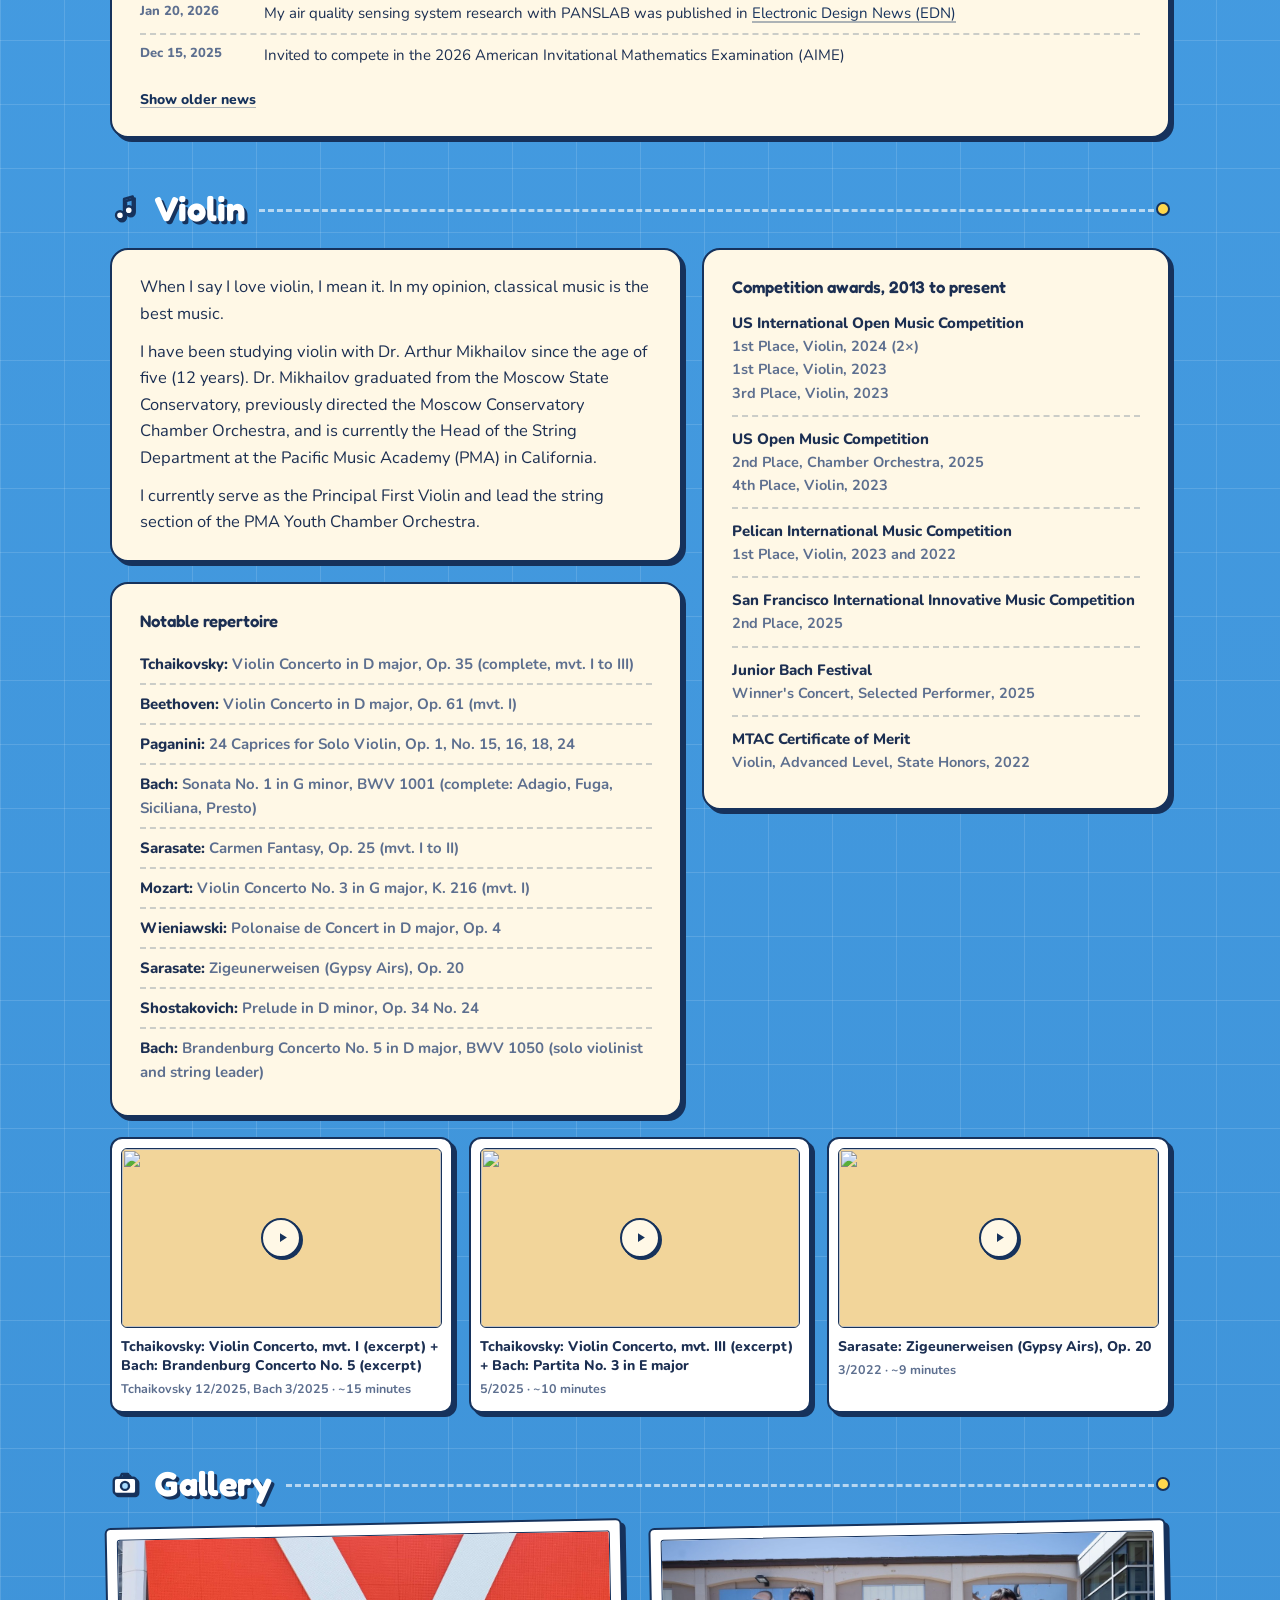
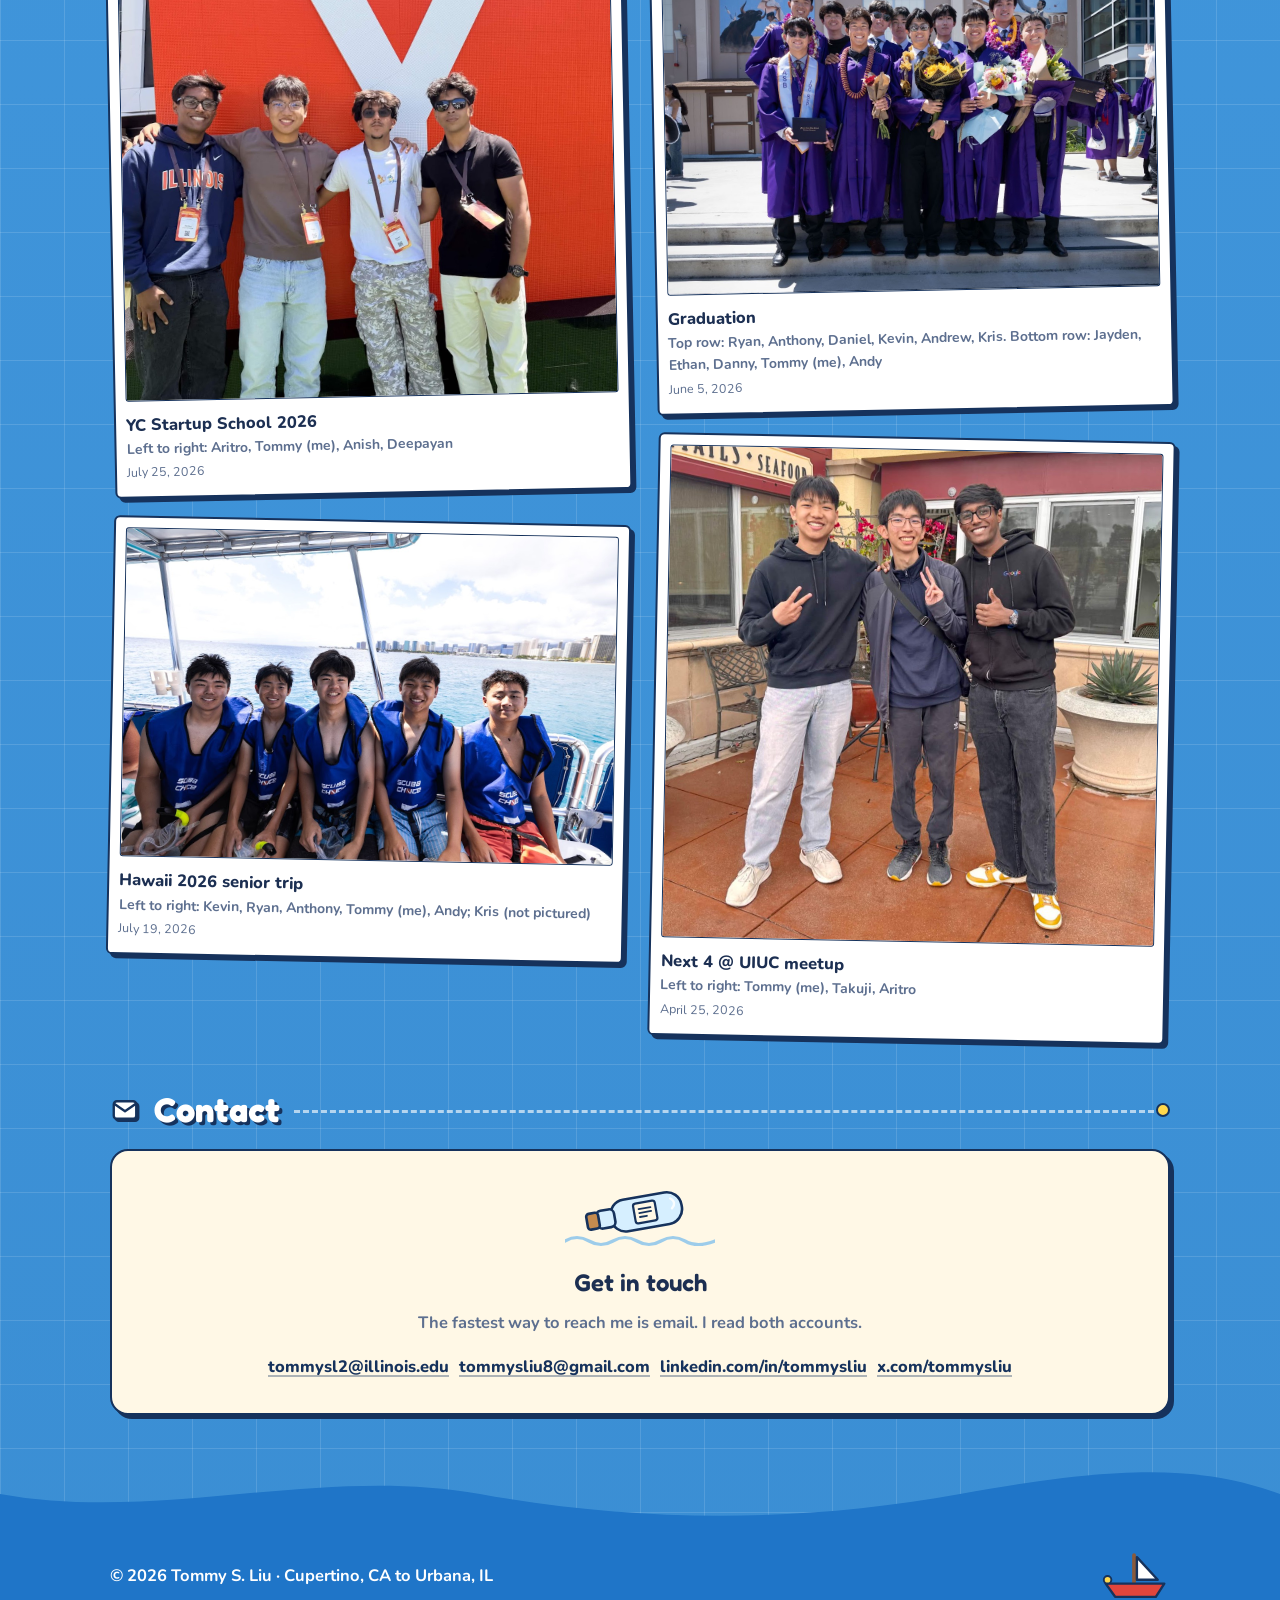
==== commit 58987ab2: "Rework the intro illustration into a seascape Replace the boxed island card with a scene built into " ====
--- a/index.html
+++ b/index.html
@@ -20,9 +20,22 @@
 <a class="skip" href="#about">Skip to content</a>
 
 <div class="sky">
-  <div class="cloud cloud-a" aria-hidden="true"><svg viewBox="0 0 180 70"><g fill="#fff"><ellipse cx="90" cy="48" rx="86" ry="20"/><circle cx="52" cy="38" r="24"/><circle cx="92" cy="26" r="30"/><circle cx="130" cy="38" r="22"/></g></svg></div>
-  <div class="cloud cloud-b" aria-hidden="true"><svg viewBox="0 0 120 48"><g fill="#fff"><ellipse cx="60" cy="33" rx="58" ry="14"/><circle cx="36" cy="26" r="16"/><circle cx="64" cy="18" r="20"/><circle cx="90" cy="27" r="14"/></g></svg></div>
-  <div class="cloud cloud-c" aria-hidden="true"><svg viewBox="0 0 90 36"><g fill="#fff"><ellipse cx="45" cy="25" rx="44" ry="10"/><circle cx="28" cy="20" r="12"/><circle cx="50" cy="14" r="15"/><circle cx="70" cy="21" r="10"/></g></svg></div>
+  <!-- Sky: Wind Waker spiral clouds and wind lines, kept to the right so they never sit behind the text -->
+  <svg class="cloud cloud-a" viewBox="0 0 200 76" aria-hidden="true">
+    <defs><clipPath id="cl-a"><path d="M30 66C8 66 8 42 30 42C32 22 58 14 74 28C84 8 120 6 130 28C144 18 170 24 170 44C188 44 192 66 172 66Z"/></clipPath></defs>
+    <path d="M30 66C8 66 8 42 30 42C32 22 58 14 74 28C84 8 120 6 130 28C144 18 170 24 170 44C188 44 192 66 172 66Z" fill="#fff"/>
+    <g clip-path="url(#cl-a)"><path d="M0 56C40 50 80 60 120 54S180 52 200 54V80H0Z" fill="#d3ebfb"/></g>
+    <path d="M58 50C46 50 44 36 56 34C65 33 67 43 60 45" fill="none" stroke="#bcdcf4" stroke-width="3" stroke-linecap="round"/>
+    <path d="M128 46C138 44 140 32 130 30C123 29 121 38 127 39" fill="none" stroke="#bcdcf4" stroke-width="3" stroke-linecap="round"/>
+  </svg>
+  <svg class="cloud cloud-b" viewBox="0 0 200 76" aria-hidden="true">
+    <defs><clipPath id="cl-b"><path d="M24 64C6 64 6 44 24 44C28 26 52 20 66 32C78 14 110 14 118 34C134 26 158 34 156 50C172 50 174 64 160 64Z"/></clipPath></defs>
+    <path d="M24 64C6 64 6 44 24 44C28 26 52 20 66 32C78 14 110 14 118 34C134 26 158 34 156 50C172 50 174 64 160 64Z" fill="#fff"/>
+    <g clip-path="url(#cl-b)"><path d="M0 54C40 49 80 58 120 52S170 51 200 52V80H0Z" fill="#d3ebfb"/></g>
+    <path d="M92 46C82 46 80 34 90 32C98 31 100 40 94 42" fill="none" stroke="#bcdcf4" stroke-width="3" stroke-linecap="round"/>
+  </svg>
+  <svg class="wind wind-a" viewBox="0 0 230 40" aria-hidden="true"><path d="M4 26C50 8 96 34 150 20C182 12 204 14 210 24C216 34 202 40 196 32C192 26 200 20 206 24" fill="none" stroke="#fff" stroke-width="3.2" stroke-linecap="round" stroke-linejoin="round"/></svg>
+  <svg class="wind wind-b" viewBox="0 0 230 40" aria-hidden="true"><path d="M226 22C180 8 130 32 80 20C50 13 28 16 22 26C17 34 30 39 35 31C38 26 31 21 26 25" fill="none" stroke="#fff" stroke-width="3" stroke-linecap="round" stroke-linejoin="round"/></svg>
 
   <header class="nav" id="nav">
     <div class="wrap">
@@ -63,57 +76,102 @@
       </p>
       <!-- Photo: drop a file at /img/tommy.jpg and add <img class="portrait" src="/img/tommy.jpg" alt="Tommy S. Liu"> above the h1 -->
     </div>
-
-    <div class="hero-art">
-      <svg class="scene" viewBox="0 0 640 400" role="img" aria-label="A small island with a palm tree and a red sailboat on the sea">
-        <defs>
-          <linearGradient id="g-sky" x1="0" y1="0" x2="0" y2="1"><stop offset="0" stop-color="#7cc9ff"/><stop offset="1" stop-color="#dff4ff"/></linearGradient>
-          <linearGradient id="g-sea" x1="0" y1="0" x2="0" y2="1"><stop offset="0" stop-color="#5db7f3"/><stop offset="1" stop-color="#2f8fe0"/></linearGradient>
-          <clipPath id="scene-clip"><rect width="640" height="400" rx="26"/></clipPath>
-        </defs>
-        <g clip-path="url(#scene-clip)">
-          <rect width="640" height="400" fill="url(#g-sky)"/>
-          <g><circle cx="520" cy="92" r="52" fill="#fff3a6" opacity="0.7"/><circle cx="520" cy="92" r="34" fill="#ffd84d" stroke="#16325c" stroke-width="3"/></g>
-          <g class="gull g1" fill="none" stroke="#16325c" stroke-width="3.5" stroke-linecap="round"><path d="M300 128q10-12 20 0q10-12 20 0"/></g>
-          <g class="gull g2" fill="none" stroke="#16325c" stroke-width="3" stroke-linecap="round"><path d="M352 100q8-9 16 0q8-9 16 0"/></g>
-          <g fill="#fff"><ellipse cx="150" cy="92" rx="70" ry="18"/><circle cx="118" cy="82" r="20"/><circle cx="150" cy="70" r="26"/><circle cx="182" cy="82" r="18"/></g>
-          <g fill="#fff"><ellipse cx="420" cy="150" rx="46" ry="12"/><circle cx="400" cy="144" r="13"/><circle cx="422" cy="136" r="17"/><circle cx="444" cy="144" r="12"/></g>
-          <rect y="246" width="640" height="154" fill="url(#g-sea)"/>
-          <g transform="translate(160 252)">
-            <ellipse cx="0" cy="0" rx="124" ry="34" fill="#f2d59a" stroke="#16325c" stroke-width="3"/>
-            <ellipse cx="-8" cy="-14" rx="84" ry="24" fill="#7fd36b" stroke="#16325c" stroke-width="3"/>
-            <ellipse cx="-14" cy="-19" rx="58" ry="14" fill="#9ae584"/>
-            <path d="M22-20C18-58 32-92 26-124" fill="none" stroke="#8a5a3b" stroke-width="9" stroke-linecap="round"/>
-            <g fill="#3f9d3f" stroke="#16325c" stroke-width="3" stroke-linejoin="round">
-              <path d="M26-124c34-22 68-10 78 12c-34-6-60 0-78-12z"/>
-              <path d="M26-124c-34-22-68-10-78 12c34-6 60 0 78-12z"/>
-              <path d="M26-124c12-38 44-48 66-42c-28 10-50 26-66 42z"/>
-              <path d="M26-124c-12-38-44-48-66-42c28 10 50 26 66 42z"/>
-              <path d="M26-124c4-40 30-56 50-58c-22 14-38 36-50 58z"/>
-            </g>
-            <circle cx="20" cy="-114" r="6" fill="#8a5a3b" stroke="#16325c" stroke-width="2"/>
-            <circle cx="33" cy="-110" r="6" fill="#8a5a3b" stroke="#16325c" stroke-width="2"/>
-          </g>
-          <path class="wave w1" d="M-80 288Q-40 272 0 288T80 288T160 288T240 288T320 288T400 288T480 288T560 288T640 288T720 288T800 288V400H-80Z" fill="#4aa8ee"/>
-          <g transform="translate(440 300)">
-            <g class="boat">
-              <rect x="-4" y="-104" width="8" height="92" rx="4" fill="#8a5a3b" stroke="#16325c" stroke-width="3"/>
-              <path d="M6-96L66-34H6Z" fill="#fff" stroke="#16325c" stroke-width="3" stroke-linejoin="round"/>
-              <path d="M6-72L40-38H6Z" fill="#ffd84d" opacity="0.95"/>
-              <path d="M-66-24H72L52 14H-46Z" fill="#e2453c" stroke="#16325c" stroke-width="3" stroke-linejoin="round"/>
-              <path d="M-66-24H72L67-13H-59Z" fill="#f5a35c" stroke="#16325c" stroke-width="3" stroke-linejoin="round"/>
-              <circle cx="-64" cy="-34" r="9" fill="#ffd84d" stroke="#16325c" stroke-width="3"/>
-            </g>
-          </g>
-          <path class="wave w2" d="M-80 322Q-40 306 0 322T80 322T160 322T240 322T320 322T400 322T480 322T560 322T640 322T720 322T800 322V400H-80Z" fill="#2f8fe0"/>
-          <path class="wave w3" d="M-80 358Q-40 344 0 358T80 358T160 358T240 358T320 358T400 358T480 358T560 358T640 358T720 358T800 358V400H-80Z" fill="#1f75c8"/>
-        </g>
-        <rect x="1.5" y="1.5" width="637" height="397" rx="26" fill="none" stroke="#16325c" stroke-width="3"/>
-      </svg>
-    </div>
   </section>
 
-  <svg class="divider" viewBox="0 0 1440 70" preserveAspectRatio="none" aria-hidden="true"><path d="M0 34C180 70 360 4 540 34S900 70 1080 34s270-30 360 0V70H0z" fill="#4ea9ef"/></svg>
+  <!-- Seascape: distant water and horizon, a far island, the lighthouse isle, a sailboat, then the near wave -->
+  <div class="far-sea" aria-hidden="true"></div>
+  <svg class="far-isle" viewBox="0 0 160 30" aria-hidden="true"><path d="M0 30C14 22 26 10 44 8C58 6 66 14 78 12C96 8 108 0 124 4C140 8 150 22 160 30Z" fill="#9dd2f2"/></svg>
+
+  <svg class="isle" viewBox="0 0 440 330" role="img" aria-label="A small island with a red and white lighthouse, a cottage and a tree">
+    <defs>
+      <clipPath id="rock-clip"><path d="M40 302C52 262 78 236 118 226L330 220C368 228 396 258 408 302Z"/></clipPath>
+      <clipPath id="grass-clip"><path d="M96 228C104 206 150 194 220 192C290 190 336 200 350 224C340 232 330 226 322 234C312 242 300 230 290 236C278 244 264 232 252 238C238 246 224 234 210 240C196 248 182 234 168 240C152 247 140 232 126 238C112 244 102 236 96 228Z"/></clipPath>
+      <clipPath id="tower-clip"><path d="M220 204L226 96H250L256 204Z"/></clipPath>
+      <clipPath id="tree-clip"><circle cx="306" cy="158" r="20"/><circle cx="332" cy="152" r="22"/><circle cx="318" cy="134" r="20"/></clipPath>
+    </defs>
+
+    <!-- rock -->
+    <g clip-path="url(#rock-clip)">
+      <rect x="30" y="200" width="390" height="110" fill="#d8b277"/>
+      <path d="M296 214C344 224 380 252 396 306L320 306C326 272 318 240 296 214Z" fill="#b28650"/>
+      <path d="M40 306C54 268 80 244 120 232L136 238C104 252 84 274 76 306Z" fill="#ecd09a"/>
+      <path d="M118 264C170 257 232 259 296 252M146 286C200 281 254 283 312 276" fill="none" stroke="#b28650" stroke-width="3" stroke-linecap="round"/>
+    </g>
+    <path d="M40 302C52 262 78 236 118 226L330 220C368 228 396 258 408 302" fill="none" stroke="#16325c" stroke-width="3" stroke-linejoin="round"/>
+
+    <!-- grass cap -->
+    <g clip-path="url(#grass-clip)">
+      <rect x="90" y="186" width="270" height="70" fill="#6cbf4f"/>
+      <path d="M298 196C330 204 352 214 356 234L300 250C314 232 312 212 298 196Z" fill="#4f9d3d"/>
+      <path d="M104 226C116 206 158 196 214 196C176 204 136 212 118 232Z" fill="#92d76d"/>
+    </g>
+    <path d="M96 228C104 206 150 194 220 192C290 190 336 200 350 224C340 232 330 226 322 234C312 242 300 230 290 236C278 244 264 232 252 238C238 246 224 234 210 240C196 248 182 234 168 240C152 247 140 232 126 238C112 244 102 236 96 228Z" fill="none" stroke="#16325c" stroke-width="3" stroke-linejoin="round"/>
+
+    <!-- cottage -->
+    <rect x="146" y="180" width="44" height="26" fill="#f2e2c0"/>
+    <rect x="174" y="180" width="16" height="26" fill="#d6bf94"/>
+    <rect x="146" y="180" width="44" height="26" fill="none" stroke="#16325c" stroke-width="3" stroke-linejoin="round"/>
+    <path d="M140 182L168 160L196 182Z" fill="#3a7fd0"/>
+    <path d="M168 160L196 182H168Z" fill="#2c64a8"/>
+    <path d="M140 182L168 160L196 182Z" fill="none" stroke="#16325c" stroke-width="3" stroke-linejoin="round"/>
+    <rect x="153" y="187" width="11" height="10" rx="1.5" fill="#ffd84d" stroke="#16325c" stroke-width="2.4"/>
+    <rect x="177" y="190" width="9" height="16" fill="#16325c"/>
+
+    <!-- tree -->
+    <path d="M320 212C322 192 316 178 320 160" fill="none" stroke="#16325c" stroke-width="10" stroke-linecap="round"/>
+    <path d="M320 212C322 192 316 178 320 160" fill="none" stroke="#8a5a3b" stroke-width="5" stroke-linecap="round"/>
+    <g fill="#16325c"><circle cx="306" cy="158" r="23"/><circle cx="332" cy="152" r="25"/><circle cx="318" cy="134" r="23"/></g>
+    <g clip-path="url(#tree-clip)">
+      <rect x="280" y="108" width="80" height="80" fill="#5cb848"/>
+      <circle cx="346" cy="166" r="26" fill="#3f8f35"/>
+      <circle cx="304" cy="130" r="13" fill="#86d567"/>
+    </g>
+
+    <!-- lighthouse -->
+    <g clip-path="url(#tower-clip)">
+      <rect x="216" y="92" width="44" height="116" fill="#fbf7ee"/>
+      <rect x="216" y="128" width="44" height="22" fill="#e2453c"/>
+      <rect x="216" y="166" width="44" height="20" fill="#e2453c"/>
+      <rect x="238" y="92" width="22" height="116" fill="#16325c" opacity="0.14"/>
+    </g>
+    <path d="M220 204L226 96H250L256 204Z" fill="none" stroke="#16325c" stroke-width="3" stroke-linejoin="round"/>
+    <path d="M233 204V195Q238 189 243 195V204Z" fill="#16325c"/>
+    <rect x="226" y="68" width="24" height="24" fill="#ffd84d" stroke="#16325c" stroke-width="3"/>
+    <path d="M238 68V92" stroke="#16325c" stroke-width="2.4"/>
+    <rect x="214" y="91" width="48" height="8" rx="2" fill="#e2453c" stroke="#16325c" stroke-width="2.6"/>
+    <path d="M221 70L238 50L255 70Z" fill="#e2453c" stroke="#16325c" stroke-width="3" stroke-linejoin="round"/>
+    <path d="M238 50L255 70H238Z" fill="#16325c" opacity="0.18"/>
+    <circle cx="238" cy="47" r="3.2" fill="#16325c"/>
+
+    <!-- foam where the island meets the water -->
+    <path d="M24 306C34 296 46 302 58 297C72 292 84 301 98 298C116 294 128 302 146 299C166 296 180 304 200 300C220 297 236 304 256 300C276 296 292 304 312 300C332 296 350 303 368 298C384 294 400 300 414 306C392 312 360 309 330 311C290 313 250 310 210 312C160 314 110 311 70 312C50 312 34 310 24 306Z" fill="#fff"/>
+    <path d="M24 306C16 300 18 290 28 291C35 292 35 300 29 300M414 306C424 301 424 291 414 291C407 291 407 299 413 300" fill="none" stroke="#fff" stroke-width="3" stroke-linecap="round"/>
+  </svg>
+
+  <svg class="sailboat" viewBox="0 0 150 124" aria-hidden="true">
+    <defs><clipPath id="hull-clip"><path d="M8 90H120L108 108L30 110C20 104 14 98 8 90Z"/></clipPath></defs>
+    <path d="M112 108C124 102 134 110 146 104M98 114C112 110 124 117 140 113" fill="none" stroke="#fff" stroke-width="3" stroke-linecap="round"/>
+    <path d="M70 22V84H116C110 60 94 38 70 22Z" fill="#fff"/>
+    <path d="M70 56V84H116C114 76 111 68 106 61C94 63 82 60 70 56Z" fill="#d6e4f3"/>
+    <path d="M70 22V84H116C110 60 94 38 70 22Z" fill="none" stroke="#16325c" stroke-width="3" stroke-linejoin="round"/>
+    <path d="M62 30V84H26C34 62 46 44 62 30Z" fill="#fff"/>
+    <path d="M62 62V84H26C29 76 32 69 36 63C45 65 54 64 62 62Z" fill="#d6e4f3"/>
+    <path d="M62 30V84H26C34 62 46 44 62 30Z" fill="none" stroke="#16325c" stroke-width="3" stroke-linejoin="round"/>
+    <rect x="63" y="14" width="6" height="76" rx="2" fill="#8a5a3b" stroke="#16325c" stroke-width="2.4"/>
+    <path d="M69 16L88 21L69 26Z" fill="#ffd84d" stroke="#16325c" stroke-width="2.2" stroke-linejoin="round"/>
+    <g clip-path="url(#hull-clip)">
+      <rect x="0" y="86" width="130" height="30" fill="#e2453c"/>
+      <rect x="0" y="100" width="130" height="16" fill="#b93129"/>
+    </g>
+    <path d="M8 90H120L108 108L30 110C20 104 14 98 8 90Z" fill="none" stroke="#16325c" stroke-width="3" stroke-linejoin="round"/>
+    <path d="M5 86H123L120 92H9Z" fill="#f5a35c" stroke="#16325c" stroke-width="2.6" stroke-linejoin="round"/>
+    <path d="M16 108C30 104 44 112 60 108C76 104 90 111 106 107" fill="none" stroke="#fff" stroke-width="3.2" stroke-linecap="round"/>
+  </svg>
+
+  <svg class="divider" viewBox="0 0 1440 70" preserveAspectRatio="none" aria-hidden="true">
+    <path d="M0 34C180 70 360 4 540 34S900 70 1080 34s270-30 360 0V70H0z" fill="#4ea9ef"/>
+    <path d="M0 34C180 70 360 4 540 34S900 70 1080 34s270-30 360 0" fill="none" stroke="#fff" stroke-opacity="0.7" stroke-width="3" vector-effect="non-scaling-stroke"/>
+  </svg>
 </div>
 
 <main class="sea">
--- a/styles.css
+++ b/styles.css
@@ -48,14 +48,48 @@
 .skip:focus { transform: none; }
 
 /* ================= sky (nav + intro) ================= */
-.sky { position: relative; background: linear-gradient(180deg, var(--sky) 0%, var(--sky-2) 100%); padding: 80px 0 56px; }
-.cloud { position: absolute; z-index: 0; pointer-events: none; }
-.cloud svg { display: block; width: 100%; height: 100%; }
-.cloud-a { width: 150px; height: 58px; left: 6%; top: 250px; animation: drift 14s ease-in-out infinite alternate; }
-.cloud-b { width: 110px; height: 44px; right: 4%; top: 92px; animation: drift 11s ease-in-out infinite alternate-reverse; }
-.cloud-c { width: 84px; height: 34px; left: 46%; top: 120px; animation: drift 17s ease-in-out infinite alternate; }
-.divider { position: absolute; left: 0; right: 0; bottom: -1px; width: 100%; height: 56px; display: block; }
+/* The intro is a seascape: the sky, horizon, island and boat are part of the layout, not a picture in a box.
+   Everything is sized from --isle-w so the scene scales as one piece. */
+.sky {
+  --isle-w: clamp(250px, 33vw, 440px);
+  --boat-w: calc(var(--isle-w) * 0.3);
+  --gutter: max(20px, calc((100% - var(--max)) / 2));
+  position: relative; overflow: hidden;
+  background: linear-gradient(180deg, #7cc6fb 0%, #b6e1fd 58%, #e4f5ff 100%);
+  padding: 80px 0 176px;
+}
+.cloud, .wind { position: absolute; z-index: 0; pointer-events: none; display: block; height: auto; }
+.cloud-a { width: 190px; top: 104px; right: calc(var(--gutter) + var(--isle-w) * 0.62); animation: drift 16s ease-in-out infinite alternate; }
+.cloud-b { width: 150px; top: 196px; right: calc(var(--gutter) - 6px); animation: drift 12s ease-in-out infinite alternate-reverse; }
+.wind-a { width: 200px; top: 160px; right: calc(var(--gutter) + var(--isle-w) * 0.2); opacity: 0.85; animation: gust 9s ease-in-out infinite; }
+.wind-b { width: 150px; top: 300px; right: calc(var(--gutter) + 10px); opacity: 0.7; animation: gust 11s ease-in-out infinite reverse; }
+
+/* distant water: lighter than the near wave, so the page gets depth */
+.far-sea {
+  position: absolute; left: 0; right: 0; bottom: 30px; height: 116px; z-index: 1;
+  background:
+    url("data:image/svg+xml,%3Csvg xmlns=%27http://www.w3.org/2000/svg%27 width=%27420%27 height=%27116%27%3E%3Cg stroke=%27%23fff%27 stroke-linecap=%27round%27 fill=%27none%27%3E%3Cpath d=%27M30 22h38M96 22h12%27 stroke-width=%272.5%27 opacity=%27.75%27/%3E%3Cpath d=%27M250 44h54M318 44h14%27 stroke-width=%272.5%27 opacity=%27.6%27/%3E%3Cpath d=%27M120 74h46%27 stroke-width=%273%27 opacity=%27.5%27/%3E%3Cpath d=%27M352 92h40%27 stroke-width=%273%27 opacity=%27.45%27/%3E%3C/g%3E%3C/svg%3E") repeat-x 0 0 / 420px 116px,
+    linear-gradient(180deg, #a6dbfb 0%, #87cbf6 50%, #6cbcf2 100%);
+  border-top: 2px solid rgba(255, 255, 255, 0.9);
+}
+.far-isle { position: absolute; z-index: 1; width: 128px; height: auto; bottom: 144px; left: calc(var(--gutter) + 360px); }
+.isle {
+  position: absolute; z-index: 2; height: auto;
+  width: var(--isle-w); right: var(--gutter);
+  bottom: calc(84px - var(--isle-w) * 0.0636);
+}
+.sailboat {
+  position: absolute; z-index: 2; height: auto;
+  width: var(--boat-w);
+  right: calc(var(--gutter) + var(--isle-w) * 0.93);
+  bottom: calc(60px - var(--boat-w) * 0.107);
+  transform-origin: 50% 90%;
+  animation: bob 3.6s ease-in-out infinite;
+}
+.divider { position: absolute; left: 0; right: 0; bottom: -1px; width: 100%; height: 56px; display: block; z-index: 3; }
 @keyframes drift { from { transform: translateX(-12px); } to { transform: translateX(12px); } }
+@keyframes gust { 0%, 100% { transform: translateX(-10px); opacity: 0.5; } 50% { transform: translateX(10px); opacity: 0.9; } }
+@keyframes bob { 0%, 100% { transform: translateY(0) rotate(-2deg); } 50% { transform: translateY(5px) rotate(2deg); } }
 
 /* ---------- nav (fixed: sticky would only stick inside .sky) ---------- */
 .nav { position: fixed; top: 12px; left: 0; right: 0; z-index: 50; }
@@ -79,26 +113,15 @@
 .nav.open .menu-btn span:last-child { transform: translateY(-3.25px) rotate(-45deg); }
 
 /* ---------- intro ---------- */
-.hero { position: relative; z-index: 1; display: grid; grid-template-columns: minmax(0, 1.2fr) minmax(0, 0.8fr); gap: 44px; align-items: center; padding: 52px 0 16px; }
-.hero > * { min-width: 0; }
+.hero { position: relative; z-index: 4; padding: 52px 0 0; }
+.hero-text { max-width: 620px; }
 .hero h1 { font-family: var(--font-display); font-weight: 700; font-size: clamp(2.5rem, 5.6vw, 3.8rem); line-height: 1.05; margin-bottom: 8px; text-shadow: 3px 3px 0 #fff; }
 .hero .role { font-weight: 800; font-size: 1.1rem; }
-.hero .bio { margin-top: 16px; max-width: 60ch; }
-.hero .now { margin-top: 12px; max-width: 60ch; }
+.hero .bio { margin-top: 16px; }
+.hero .now { margin-top: 12px; }
 .hero .links { margin-top: 18px; display: flex; flex-wrap: wrap; gap: 6px 10px; font-weight: 800; font-size: 15px; }
 .hero .links .sep { color: var(--muted); font-weight: 400; }
 .portrait { width: 128px; height: 128px; border-radius: 50%; object-fit: cover; border: var(--line); box-shadow: var(--shadow); margin-bottom: 16px; }
-.hero-art { position: relative; }
-.scene { width: 100%; max-width: 100%; height: auto; display: block; }
-.scene .boat { animation: bob 3.4s ease-in-out infinite; transform-box: fill-box; transform-origin: center; }
-.scene .wave { animation: wave 7s linear infinite; }
-.scene .wave.w2 { animation-duration: 9s; }
-.scene .wave.w3 { animation-duration: 12s; animation-direction: reverse; }
-.scene .gull { animation: glide 5s ease-in-out infinite alternate; }
-.scene .gull.g2 { animation-delay: -2s; }
-@keyframes bob { 0%, 100% { transform: translateY(0) rotate(-2.5deg); } 50% { transform: translateY(7px) rotate(2.5deg); } }
-@keyframes wave { to { transform: translateX(-80px); } }
-@keyframes glide { from { transform: translate(0, 0); } to { transform: translate(18px, -8px); } }
 
 /* ================= sea (main) ================= */
 /* the water deepens as you scroll, so the page feels like heading out rather than one flat colour */
@@ -304,9 +327,11 @@
 
 /* ---------- responsive ---------- */
 @media (max-width: 900px) {
-  .hero { grid-template-columns: minmax(0, 1fr); gap: 26px; padding-top: 36px; }
-  .hero-art { max-width: 480px; margin-inline: auto; }
-  .cloud-a, .cloud-c { display: none; }
+  .sky { --isle-w: 280px; padding-bottom: 304px; }
+  .hero { padding-top: 36px; }
+  .cloud-a, .wind-a, .wind-b { display: none; }
+  .cloud-b { width: 110px; top: 84px; right: 12px; }
+  .far-isle { left: 20px; }
   .nav-links { display: none; }
   .menu-btn { display: flex; }
   .nav.open .nav-links {
@@ -325,6 +350,8 @@
   .edu li + li { padding-left: 0; border-left: 0; padding-top: 20px; border-top: var(--dash); }
 }
 @media (max-width: 640px) {
+  .sky { --isle-w: 230px; padding-bottom: 268px; }
+  .cloud-b { width: 90px; }
   .sec-head h2 { white-space: normal; }
   .card, .feature, .pubs { padding: 18px 18px; }
   .contact { padding: 24px 18px 26px; }
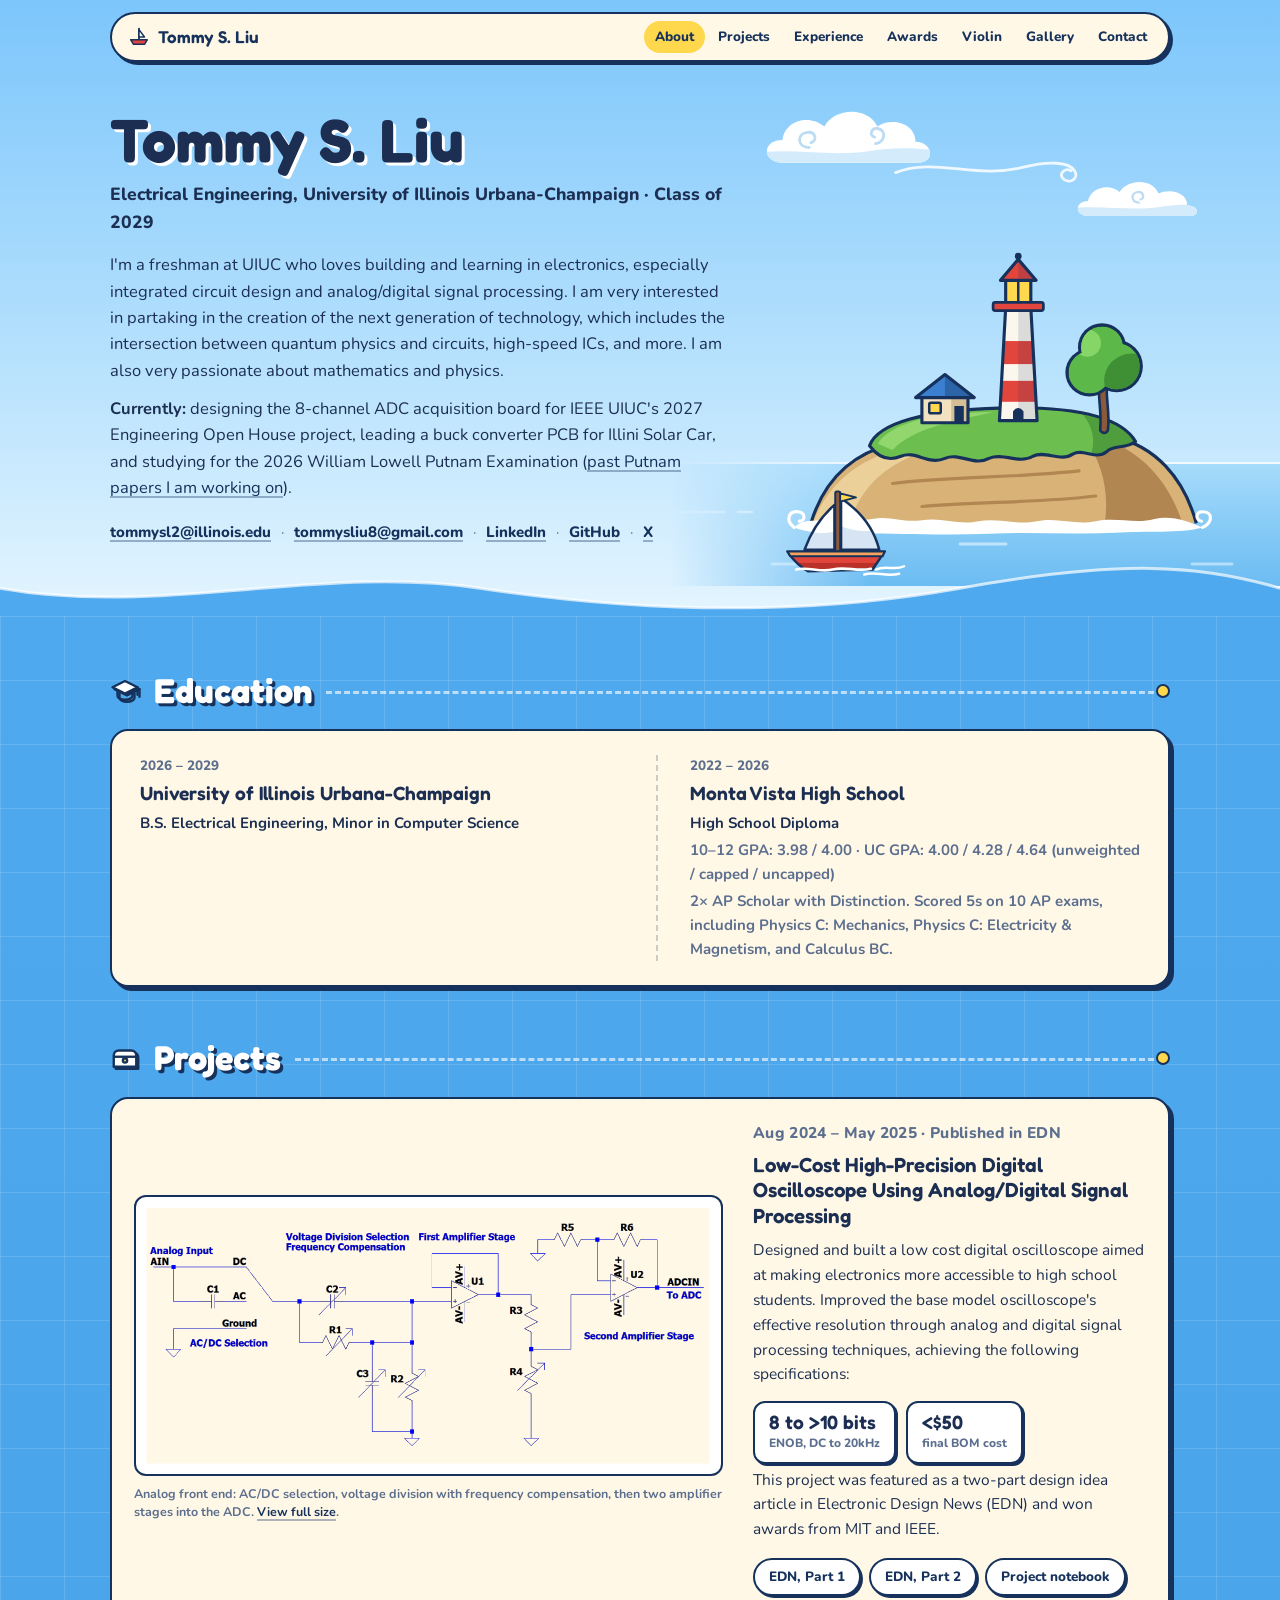
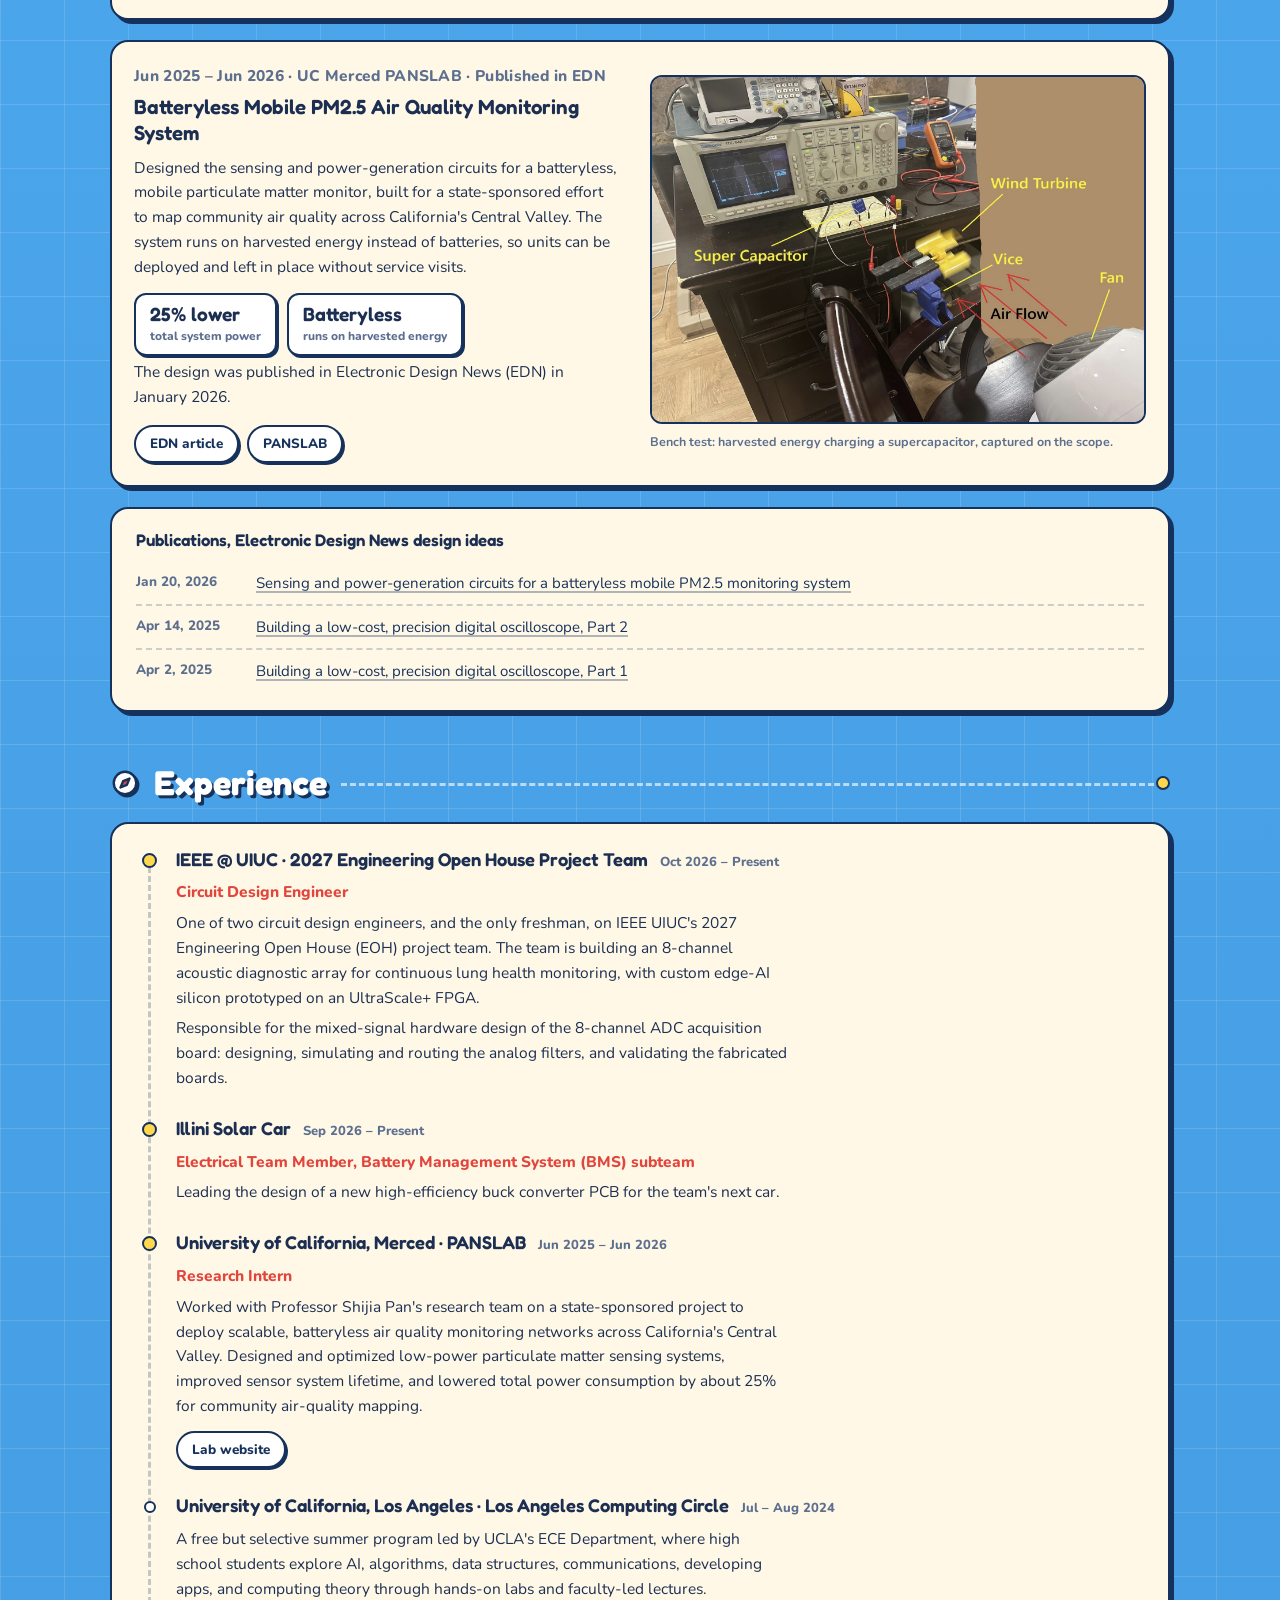
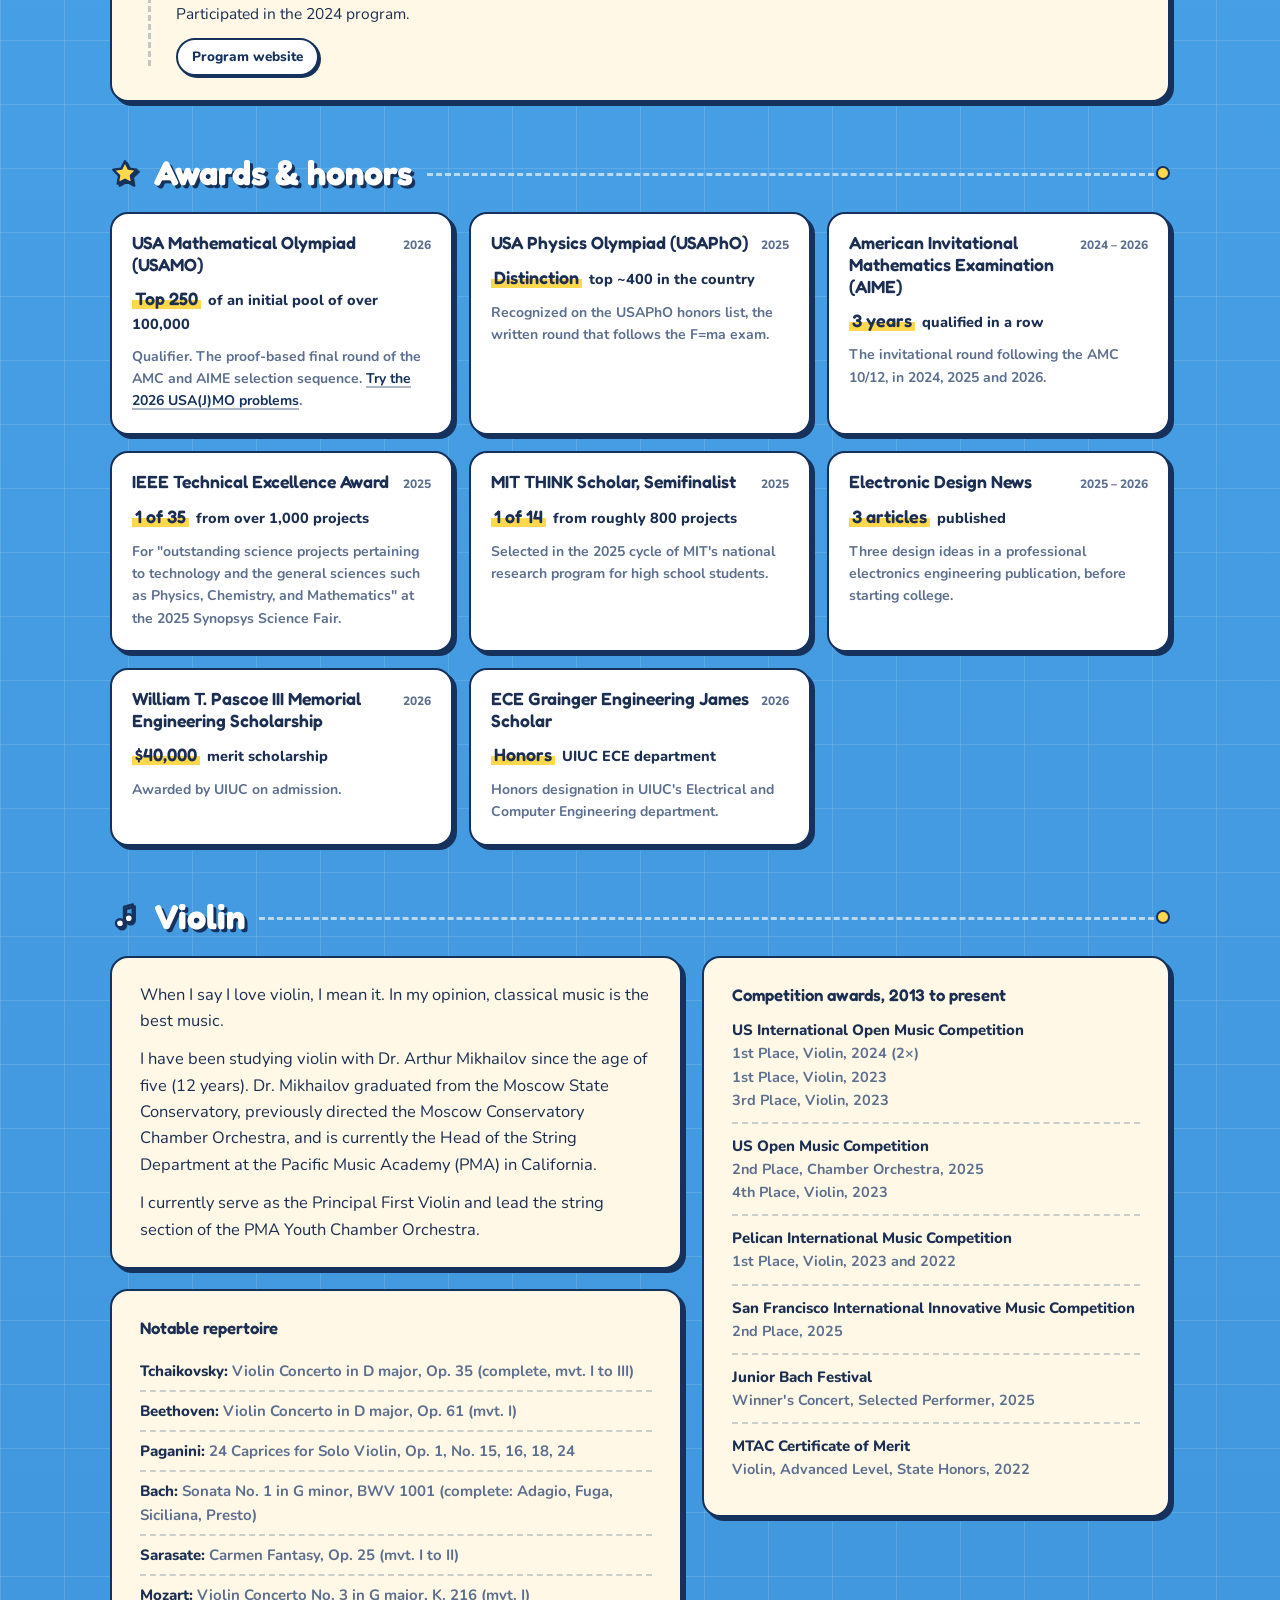
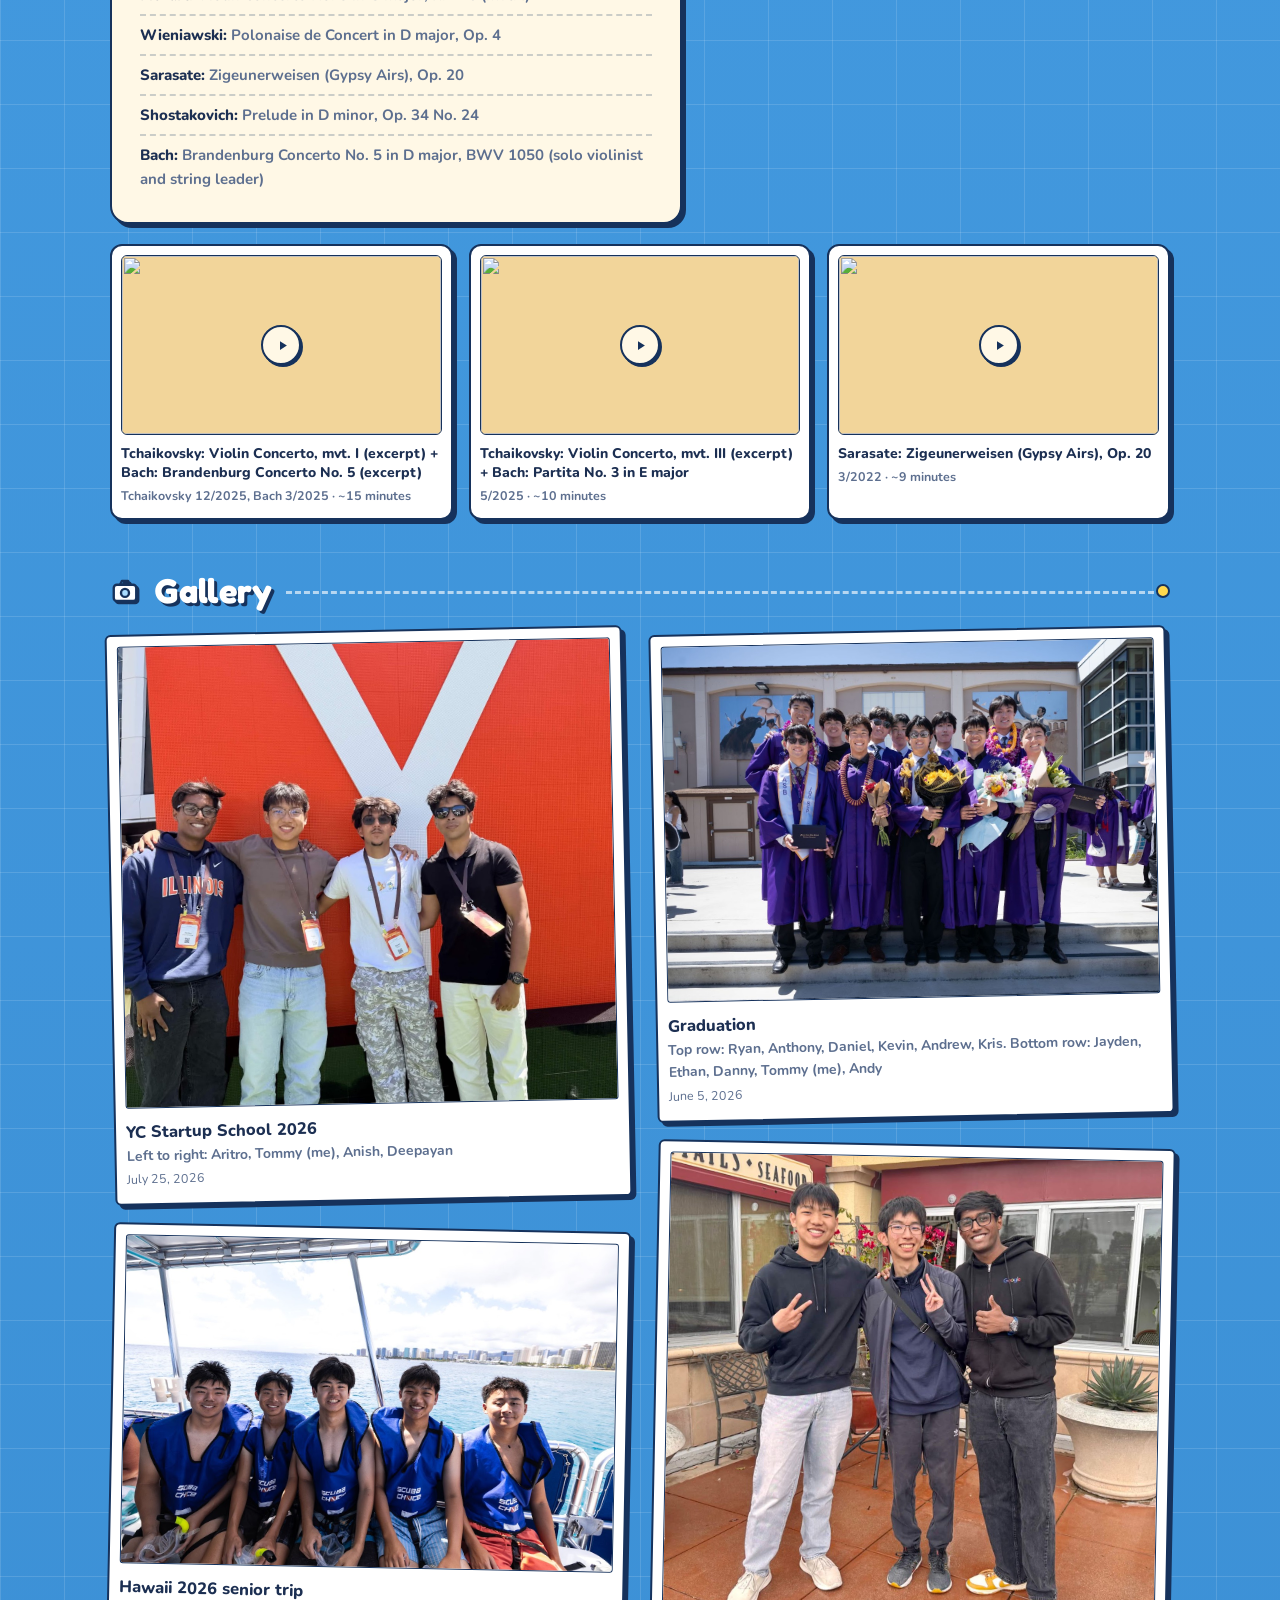
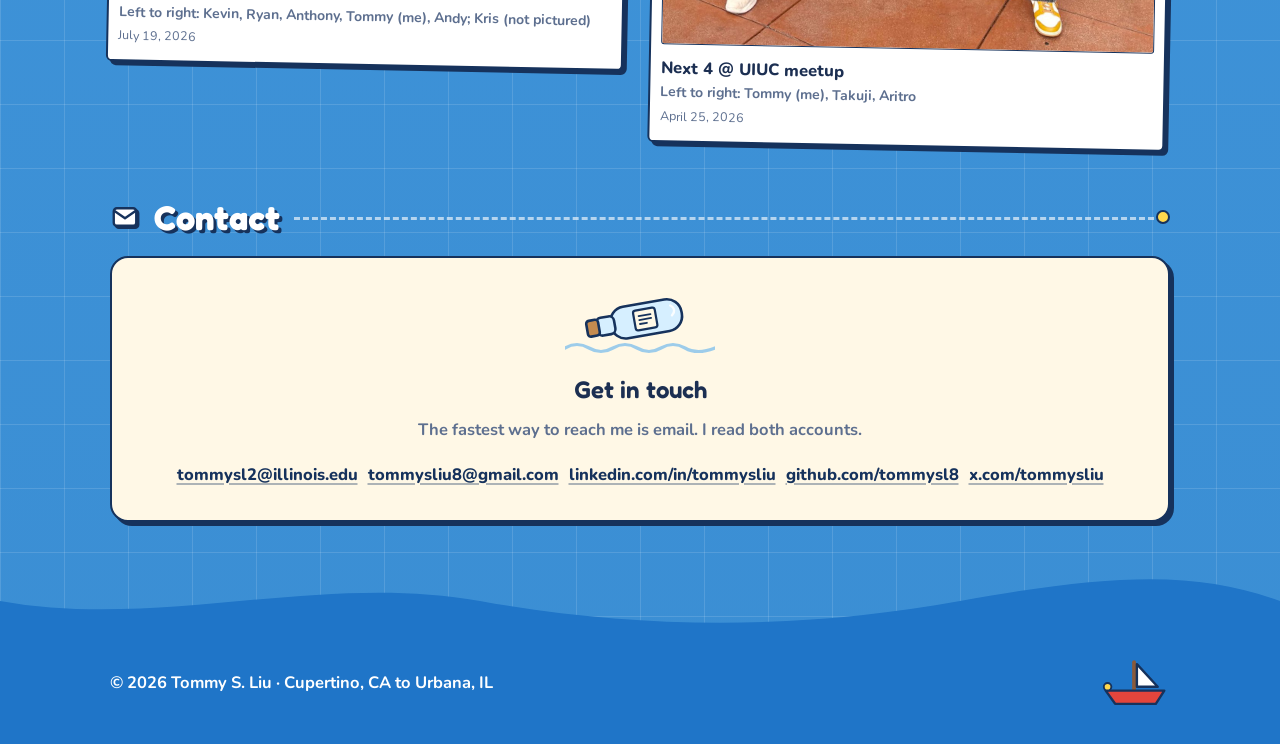
==== commit a8db26af: "Cut News and non-role Experience entries, add GitHub and link preview - Remove the News section; its" ====
--- a/index.html
+++ b/index.html
@@ -9,6 +9,13 @@
 <meta property="og:title" content="Tommy S. Liu">
 <meta property="og:description" content="Electrical Engineering student at the University of Illinois Urbana-Champaign, Class of 2029. USAMO qualifier, published in EDN, violinist.">
 <meta property="og:type" content="website">
+<meta property="og:url" content="https://www.tommysliu.com/">
+<meta property="og:image" content="https://www.tommysliu.com/og-image.png">
+<meta property="og:image:width" content="1200">
+<meta property="og:image:height" content="630">
+<meta property="og:image:alt" content="Tommy S. Liu, Electrical Engineering at UIUC">
+<meta name="twitter:card" content="summary_large_image">
+<link rel="canonical" href="https://www.tommysliu.com/">
 <link rel="icon" href="/favicon.svg" type="image/svg+xml">
 <link rel="preconnect" href="https://fonts.googleapis.com">
 <link rel="preconnect" href="https://fonts.gstatic.com" crossorigin>
@@ -49,7 +56,6 @@
           <a href="#projects">Projects</a>
           <a href="#experience">Experience</a>
           <a href="#awards">Awards</a>
-          <a href="#news">News</a>
           <a href="#violin">Violin</a>
           <a href="#gallery">Gallery</a>
           <a href="#contact">Contact</a>
@@ -72,6 +78,7 @@
         <a href="mailto:tommysl2@illinois.edu">tommysl2@illinois.edu</a><span class="sep">·</span>
         <a href="mailto:tommysliu8@gmail.com">tommysliu8@gmail.com</a><span class="sep">·</span>
         <a href="https://linkedin.com/in/tommysliu/" target="_blank" rel="noopener">LinkedIn</a><span class="sep">·</span>
+        <a href="https://github.com/tommysl8" target="_blank" rel="noopener">GitHub</a><span class="sep">·</span>
         <a href="https://x.com/tommysliu" target="_blank" rel="noopener">X</a>
       </p>
       <!-- Photo: drop a file at /img/tommy.jpg and add <img class="portrait" src="/img/tommy.jpg" alt="Tommy S. Liu"> above the h1 -->
@@ -289,16 +296,6 @@
             <div class="btns"><a class="btn" href="https://www.panslab.com/home" target="_blank" rel="noopener">Lab website</a></div>
           </li>
           <li class="minor">
-            <div class="tl-top"><h3>Y Combinator, Startup School 2026</h3><span class="tl-when">Jul 25 – 26, 2026</span></div>
-            <div class="btns"><a class="btn" href="https://events.ycombinator.com/startup-school-2026" target="_blank" rel="noopener">events.ycombinator.com</a></div>
-          </li>
-          <li class="minor">
-            <div class="tl-top"><h3>USA Mathematical Olympiad, UC Berkeley</h3><span class="tl-when">Mar 20 – 21, 2026</span></div>
-            <p>Thank you Jane Street and Citadel Securities for the free merch!</p>
-            <p>Feel free to try the 2026 USA(J)MO problems. Don't worry if you cannot solve a single one, since the USAMO is often almost as difficult as the International Mathematical Olympiad (IMO), the hardest pre-college mathematics exam in the world.</p>
-            <div class="btns"><a class="btn" href="https://drive.google.com/drive/folders/12jr2Ez9QWjyWrRsDcLe5rf0nQaha-6-F?usp=sharing" target="_blank" rel="noopener">2026 USA(J)MO problems</a></div>
-          </li>
-          <li class="minor">
             <div class="tl-top"><h3>University of California, Los Angeles · Los Angeles Computing Circle</h3><span class="tl-when">Jul – Aug 2024</span></div>
             <p>A free but selective summer program led by UCLA's ECE Department, where high school students explore AI, algorithms, data structures, communications, developing apps, and computing theory through hands-on labs and faculty-led lectures. Participated in the 2024 program.</p>
             <div class="btns"><a class="btn" href="https://sites.google.com/site/computingcircle/home" target="_blank" rel="noopener">Program website</a></div>
@@ -318,7 +315,7 @@
         <article class="award">
           <div class="award-head"><h3>USA Mathematical Olympiad (USAMO)</h3><span class="year">2026</span></div>
           <p class="stat-line"><em>Top 250</em> of an initial pool of over 100,000</p>
-          <p class="note">Qualifier. The proof-based final round of the AMC and AIME selection sequence.</p>
+          <p class="note">Qualifier. The proof-based final round of the AMC and AIME selection sequence. <a href="https://drive.google.com/drive/folders/12jr2Ez9QWjyWrRsDcLe5rf0nQaha-6-F?usp=sharing" target="_blank" rel="noopener">Try the 2026 USA(J)MO problems</a>.</p>
         </article>
 
         <article class="award">
@@ -363,33 +360,6 @@
           <p class="note">Honors designation in UIUC's Electrical and Computer Engineering department.</p>
         </article>
 
-      </div>
-    </section>
-
-    <!-- ================= NEWS ================= -->
-    <section id="news" class="sec">
-      <div class="sec-head">
-        <svg class="glyph" viewBox="0 0 24 24" fill="#fff" stroke="#16325c" stroke-width="1.9" stroke-linejoin="round" aria-hidden="true"><path d="M6 3h11a3 3 0 0 1 3 3v12a3 3 0 0 1-3 3H6z"/><path d="M6 3a3 3 0 0 0 0 6h2M6 21a3 3 0 0 1 0-6" fill="none"/><path d="M10 9h6M10 13h6M10 17h4" fill="none" stroke-linecap="round"/></svg>
-        <h2>News</h2><span class="route" aria-hidden="true"></span>
-      </div>
-      <div class="card">
-        <ul class="news" id="news-list">
-          <li><span class="when">Oct 2026</span><span>Selected as one of two circuit design engineers for IEEE UIUC's 2027 Engineering Open House project team, the only freshman on the team</span></li>
-          <li><span class="when">Sep 2026</span><span>Joined Illini Solar Car's Battery Management System (BMS) subteam, leading a new buck converter PCB for the next car</span></li>
-          <li><span class="when">Mar 3, 2026</span><span>Invited to compete in the 2026 United States of America Mathematical Olympiad (USAMO)</span></li>
-          <li><span class="when">Feb 20, 2026</span><span>Named an ECE Grainger Engineering James Scholar and awarded the William T. Pascoe III Memorial Engineering Scholarship</span></li>
-          <li><span class="when">Jan 20, 2026</span><span>My air quality sensing system research with PANSLAB was published in <a href="https://www.edn.com/sensing-and-power-generation-circuits-for-a-batteryless-mobile-pm2-5-monitoring-system/" target="_blank" rel="noopener">Electronic Design News (EDN)</a></span></li>
-          <li><span class="when">Dec 15, 2025</span><span>Invited to compete in the 2026 American Invitational Mathematics Examination (AIME)</span></li>
-          <li class="hidden"><span class="when">Jun 9, 2025</span><span>Started my research intern position at UC Merced's PANSLAB</span></li>
-          <li class="hidden"><span class="when">May 12, 2025</span><span>Awarded Distinction on the USA Physics Olympiad</span></li>
-          <li class="hidden"><span class="when">Apr 14, 2025</span><span>Second part of my low-cost oscilloscope design idea published in <a href="https://www.edn.com/building-a-low-cost-precision-digital-oscilloscope-part-2/" target="_blank" rel="noopener">EDN</a></span></li>
-          <li class="hidden"><span class="when">Apr 2, 2025</span><span>First part of my low-cost oscilloscope design idea published in <a href="https://www.edn.com/building-a-low-cost-precision-digital-oscilloscope/" target="_blank" rel="noopener">EDN</a></span></li>
-          <li class="hidden"><span class="when">Mar 23, 2025</span><span>Awarded the IEEE Technical Excellence Award at the 2025 Synopsys Science Fair</span></li>
-          <li class="hidden"><span class="when">Mar 14, 2025</span><span>Invited to compete in the 2025 USA Physics Olympiad</span></li>
-          <li class="hidden"><span class="when">Jan 29, 2025</span><span>Selected as an MIT THINK Scholar Semifinalist</span></li>
-          <li class="hidden"><span class="when">Dec 13, 2024</span><span>Invited to compete in the 2025 American Invitational Mathematics Examination (AIME)</span></li>
-        </ul>
-        <button class="more" id="news-more">Show older news</button>
       </div>
     </section>
 
@@ -508,6 +478,7 @@
           <a href="mailto:tommysl2@illinois.edu">tommysl2@illinois.edu</a>
           <a href="mailto:tommysliu8@gmail.com">tommysliu8@gmail.com</a>
           <a href="https://linkedin.com/in/tommysliu/" target="_blank" rel="noopener">linkedin.com/in/tommysliu</a>
+          <a href="https://github.com/tommysl8" target="_blank" rel="noopener">github.com/tommysl8</a>
           <a href="https://x.com/tommysliu" target="_blank" rel="noopener">x.com/tommysliu</a>
         </div>
       </div>
--- a/styles.css
+++ b/styles.css
@@ -49,40 +49,45 @@
 
 /* ================= sky (nav + intro) ================= */
 /* The intro is a seascape: the sky, horizon, island and boat are part of the layout, not a picture in a box.
-   Everything is sized from --isle-w so the scene scales as one piece. */
+   On desktop the scene sits beside the text and the distant sea fades in from the right, so the first
+   screen is full even on short windows. Everything is sized from --isle-w so the scene scales as one piece. */
 .sky {
-  --isle-w: clamp(250px, 33vw, 440px);
-  --boat-w: calc(var(--isle-w) * 0.3);
+  --isle-w: clamp(260px, 36vw, 520px);
+  --boat-w: calc(var(--isle-w) * 0.27);
   --gutter: max(20px, calc((100% - var(--max)) / 2));
+  --isle-right: max(0px, calc(var(--gutter) - 60px));
   position: relative; overflow: hidden;
   background: linear-gradient(180deg, #7cc6fb 0%, #b6e1fd 58%, #e4f5ff 100%);
-  padding: 80px 0 176px;
+  padding: 80px 0 72px;
 }
 .cloud, .wind { position: absolute; z-index: 0; pointer-events: none; display: block; height: auto; }
-.cloud-a { width: 190px; top: 104px; right: calc(var(--gutter) + var(--isle-w) * 0.62); animation: drift 16s ease-in-out infinite alternate; }
-.cloud-b { width: 150px; top: 196px; right: calc(var(--gutter) - 6px); animation: drift 12s ease-in-out infinite alternate-reverse; }
-.wind-a { width: 200px; top: 160px; right: calc(var(--gutter) + var(--isle-w) * 0.2); opacity: 0.85; animation: gust 9s ease-in-out infinite; }
-.wind-b { width: 150px; top: 300px; right: calc(var(--gutter) + 10px); opacity: 0.7; animation: gust 11s ease-in-out infinite reverse; }
-
-/* distant water: lighter than the near wave, so the page gets depth */
+.cloud-a { width: 190px; top: 100px; right: calc(var(--isle-right) + var(--isle-w) * 0.62); animation: drift 16s ease-in-out infinite alternate; }
+.cloud-b { width: 150px; top: 168px; right: calc(var(--isle-right) + 10px); animation: drift 12s ease-in-out infinite alternate-reverse; }
+.wind-a { width: 200px; top: 150px; right: calc(var(--isle-right) + var(--isle-w) * 0.3); opacity: 0.85; animation: gust 9s ease-in-out infinite; }
+.wind-b { display: none; }
+
+/* distant water: lighter than the near wave for depth, faded out under the text */
 .far-sea {
-  position: absolute; left: 0; right: 0; bottom: 30px; height: 116px; z-index: 1;
+  position: absolute; left: 0; right: 0; bottom: 30px; height: 124px; z-index: 1;
   background:
-    url("data:image/svg+xml,%3Csvg xmlns=%27http://www.w3.org/2000/svg%27 width=%27420%27 height=%27116%27%3E%3Cg stroke=%27%23fff%27 stroke-linecap=%27round%27 fill=%27none%27%3E%3Cpath d=%27M30 22h38M96 22h12%27 stroke-width=%272.5%27 opacity=%27.75%27/%3E%3Cpath d=%27M250 44h54M318 44h14%27 stroke-width=%272.5%27 opacity=%27.6%27/%3E%3Cpath d=%27M120 74h46%27 stroke-width=%273%27 opacity=%27.5%27/%3E%3Cpath d=%27M352 92h40%27 stroke-width=%273%27 opacity=%27.45%27/%3E%3C/g%3E%3C/svg%3E") repeat-x 0 0 / 420px 116px,
+    url("data:image/svg+xml,%3Csvg xmlns=%27http://www.w3.org/2000/svg%27 width=%27420%27 height=%27124%27%3E%3Cg stroke=%27%23fff%27 stroke-linecap=%27round%27 fill=%27none%27%3E%3Cpath d=%27M30 24h38M96 24h12%27 stroke-width=%272.5%27 opacity=%27.75%27/%3E%3Cpath d=%27M250 48h54M318 48h14%27 stroke-width=%272.5%27 opacity=%27.6%27/%3E%3Cpath d=%27M120 80h46%27 stroke-width=%273%27 opacity=%27.5%27/%3E%3Cpath d=%27M352 100h40%27 stroke-width=%273%27 opacity=%27.45%27/%3E%3C/g%3E%3C/svg%3E") repeat-x 0 0 / 420px 124px,
     linear-gradient(180deg, #a6dbfb 0%, #87cbf6 50%, #6cbcf2 100%);
   border-top: 2px solid rgba(255, 255, 255, 0.9);
-}
-.far-isle { position: absolute; z-index: 1; width: 128px; height: auto; bottom: 144px; left: calc(var(--gutter) + 360px); }
+  -webkit-mask-image: linear-gradient(90deg, transparent calc(var(--gutter) + 560px), #000 calc(var(--gutter) + 760px));
+  mask-image: linear-gradient(90deg, transparent calc(var(--gutter) + 560px), #000 calc(var(--gutter) + 760px));
+}
+.far-isle { display: none; position: absolute; z-index: 1; width: 128px; height: auto; }
 .isle {
   position: absolute; z-index: 2; height: auto;
-  width: var(--isle-w); right: var(--gutter);
-  bottom: calc(84px - var(--isle-w) * 0.0636);
-}
+  width: var(--isle-w); right: var(--isle-right);
+  bottom: calc(92px - var(--isle-w) * 0.0636);
+}
+/* the boat passes in front of the island's near shore, so it never crosses the text */
 .sailboat {
   position: absolute; z-index: 2; height: auto;
   width: var(--boat-w);
-  right: calc(var(--gutter) + var(--isle-w) * 0.93);
-  bottom: calc(60px - var(--boat-w) * 0.107);
+  right: calc(var(--isle-right) + var(--isle-w) * 0.7);
+  bottom: calc(46px - var(--boat-w) * 0.107);
   transform-origin: 50% 90%;
   animation: bob 3.6s ease-in-out infinite;
 }
@@ -113,7 +118,7 @@
 .nav.open .menu-btn span:last-child { transform: translateY(-3.25px) rotate(-45deg); }
 
 /* ---------- intro ---------- */
-.hero { position: relative; z-index: 4; padding: 52px 0 0; }
+.hero { position: relative; z-index: 4; padding: 28px 0 0; }
 .hero-text { max-width: 620px; }
 .hero h1 { font-family: var(--font-display); font-weight: 700; font-size: clamp(2.5rem, 5.6vw, 3.8rem); line-height: 1.05; margin-bottom: 8px; text-shadow: 3px 3px 0 #fff; }
 .hero .role { font-weight: 800; font-size: 1.1rem; }
@@ -256,15 +261,6 @@
   background: linear-gradient(transparent 58%, var(--yellow) 58%); padding: 0 3px; margin-right: 3px;
 }
 .award .note { margin-top: 9px; font-size: 14px; color: var(--muted); font-weight: 700; }
-
-/* ---------- news: deliberately minor ---------- */
-.news { font-size: 15px; }
-.news li { display: grid; grid-template-columns: 108px 1fr; gap: 16px; padding: 8px 0; border-top: var(--dash); }
-.news li:first-child { border-top: 0; }
-.news .when { font-weight: 800; font-size: 13px; color: var(--muted); }
-.news li.hidden, .hidden { display: none; }
-.more { margin-top: 14px; font-weight: 800; font-size: 14px; color: var(--navy); text-decoration: underline; text-underline-offset: 3px; text-decoration-color: rgba(22, 50, 92, 0.35); }
-.more:hover { text-decoration-color: var(--navy); }
 
 /* ---------- violin ---------- */
 .violin { display: grid; grid-template-columns: minmax(0, 1.1fr) minmax(0, 0.9fr); gap: 20px; align-items: start; }
@@ -327,11 +323,15 @@
 
 /* ---------- responsive ---------- */
 @media (max-width: 900px) {
-  .sky { --isle-w: 280px; padding-bottom: 304px; }
+  /* phones and tablets: the scene moves below the text and the sea runs full width again */
+  .sky { --isle-w: 280px; --isle-right: 0px; padding-bottom: 304px; }
+  .far-sea { height: 116px; -webkit-mask-image: none; mask-image: none; }
+  .far-isle { display: block; left: 20px; bottom: 144px; }
+  .isle { bottom: calc(84px - var(--isle-w) * 0.0636); }
+  .sailboat { --boat-w: calc(var(--isle-w) * 0.3); right: calc(var(--isle-w) * 0.93); bottom: calc(60px - var(--boat-w) * 0.107); }
   .hero { padding-top: 36px; }
   .cloud-a, .wind-a, .wind-b { display: none; }
-  .cloud-b { width: 110px; top: 84px; right: 12px; }
-  .far-isle { left: 20px; }
+  .cloud-b { width: 110px; top: 84px; right: 12px; animation: none; }
   .nav-links { display: none; }
   .menu-btn { display: flex; }
   .nav.open .nav-links {
@@ -356,7 +356,7 @@
   .card, .feature, .pubs { padding: 18px 18px; }
   .contact { padding: 24px 18px 26px; }
   .gallery { columns: 1; }
-  .pubs li, .news li { grid-template-columns: 1fr; gap: 2px; }
+  .pubs li { grid-template-columns: 1fr; gap: 2px; }
   .timeline { padding-left: 28px; }
   .timeline > li::before { left: -26px; }
   .timeline > li.minor::before { left: -24px; }
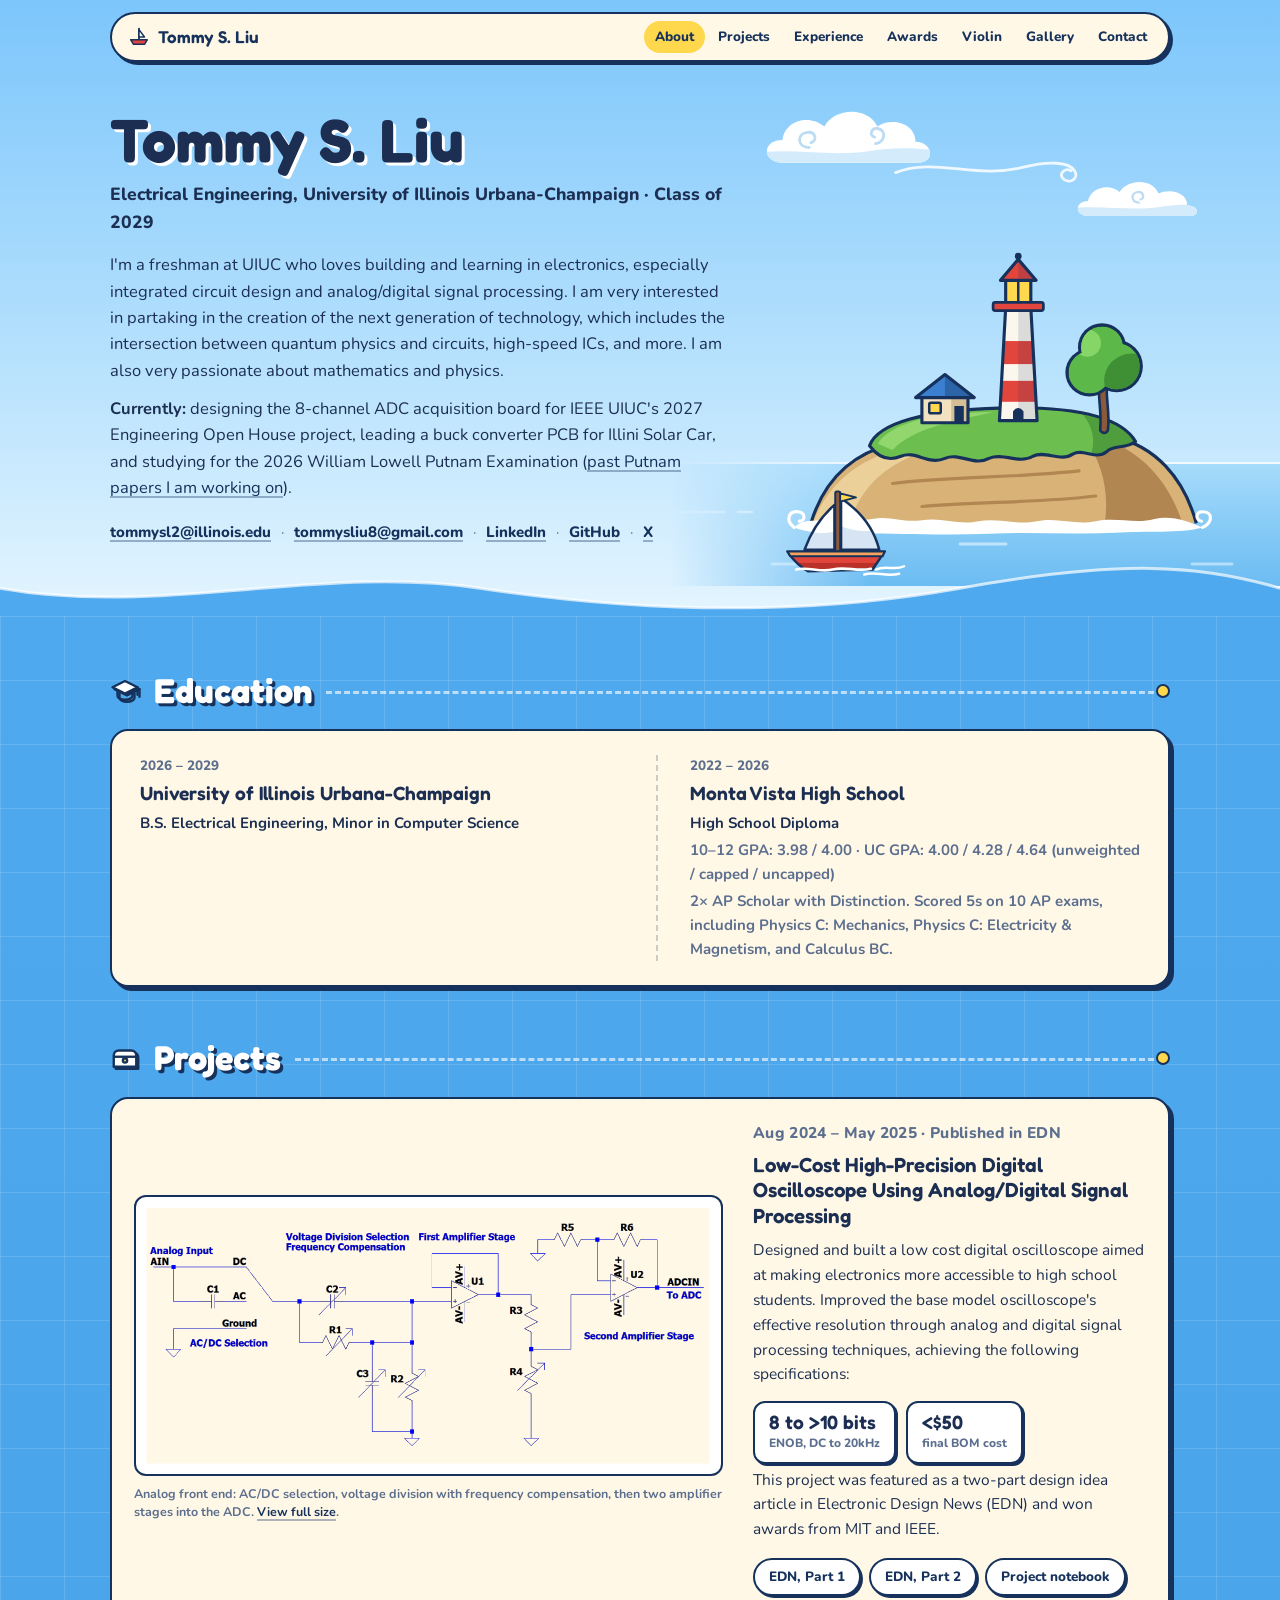
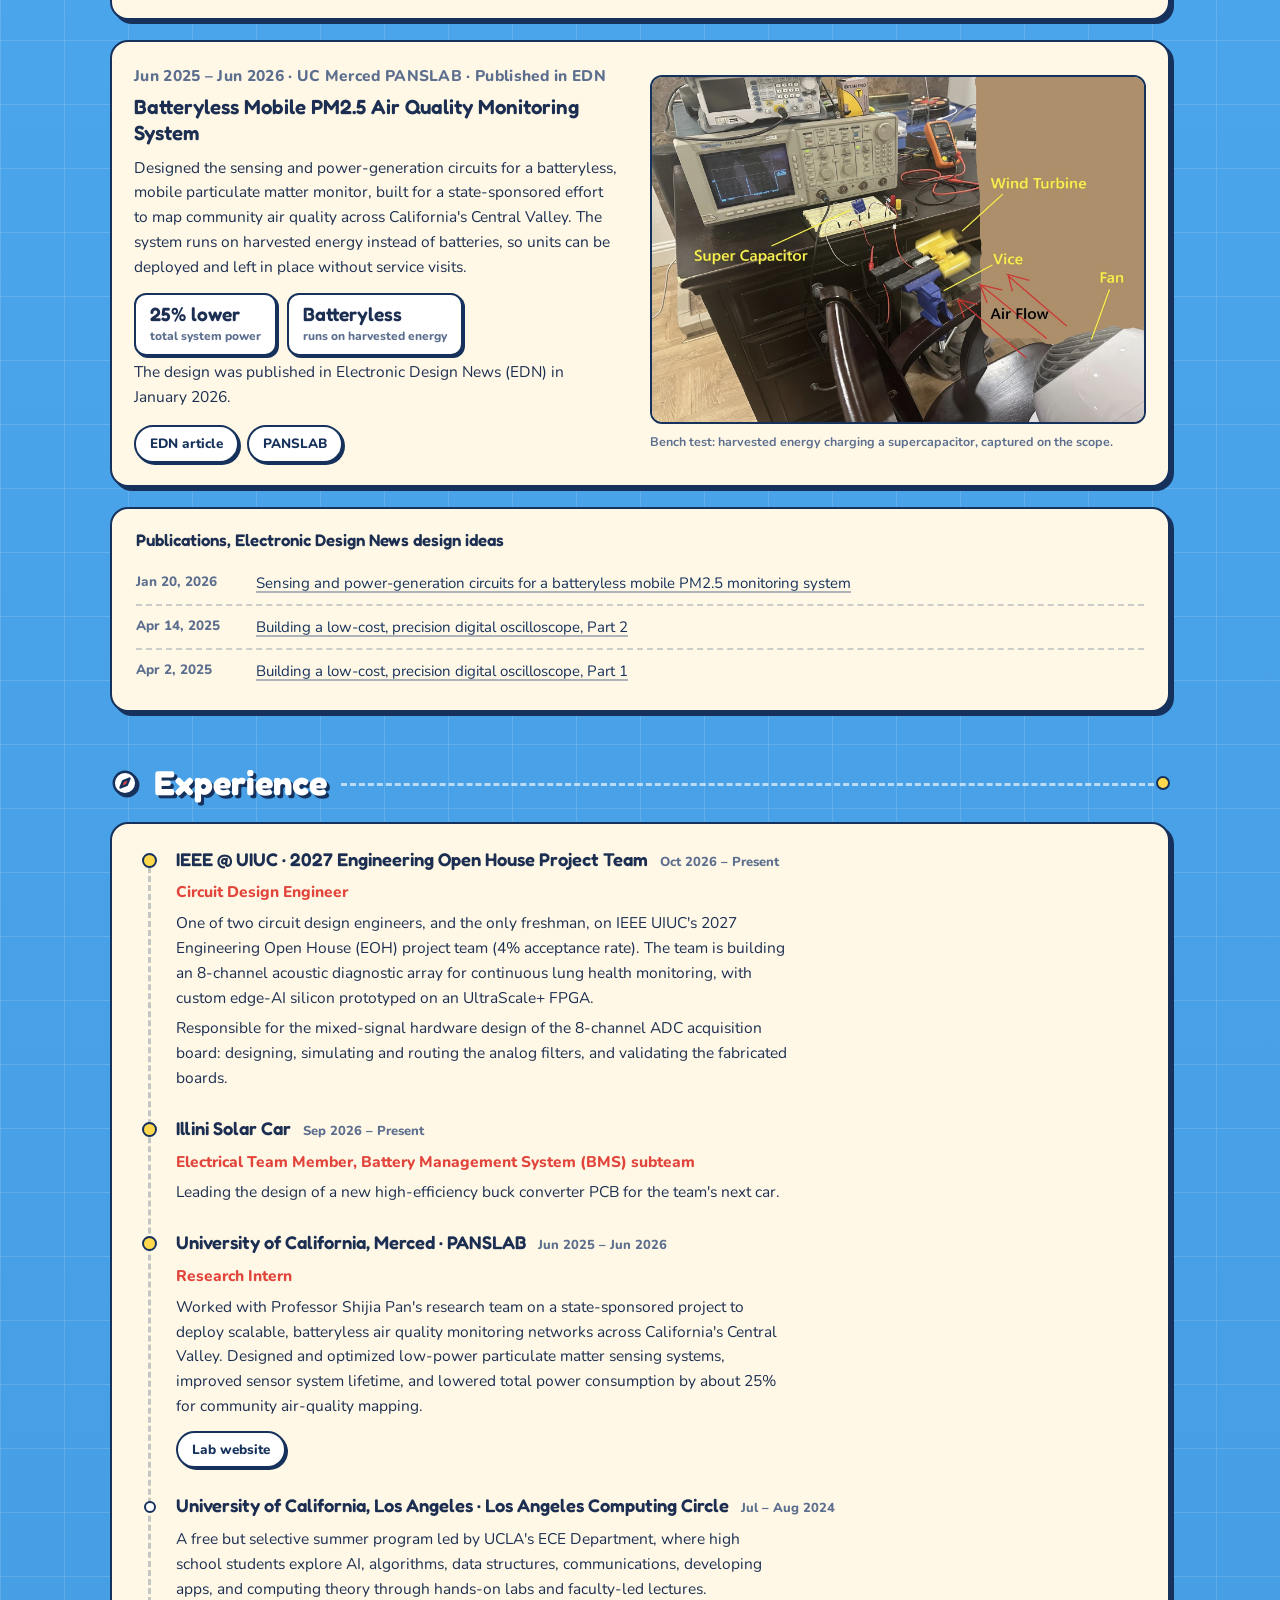
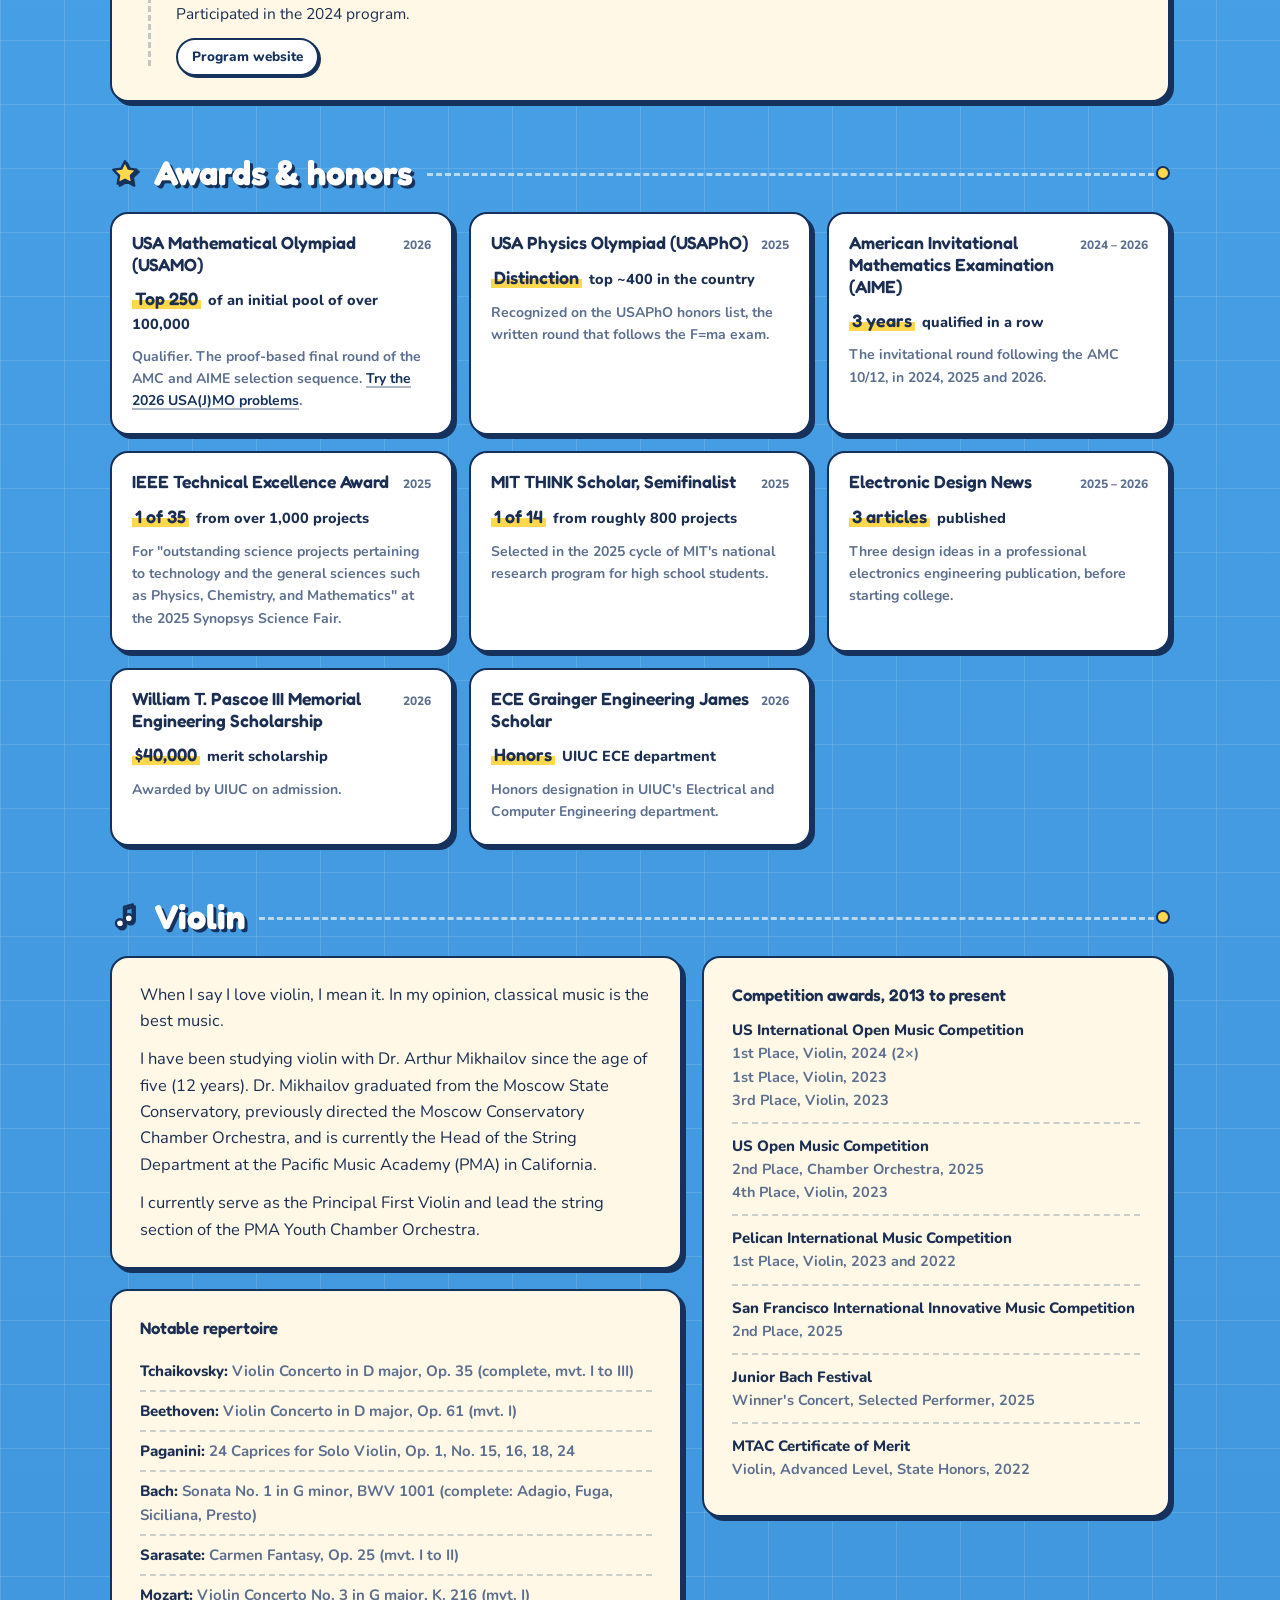
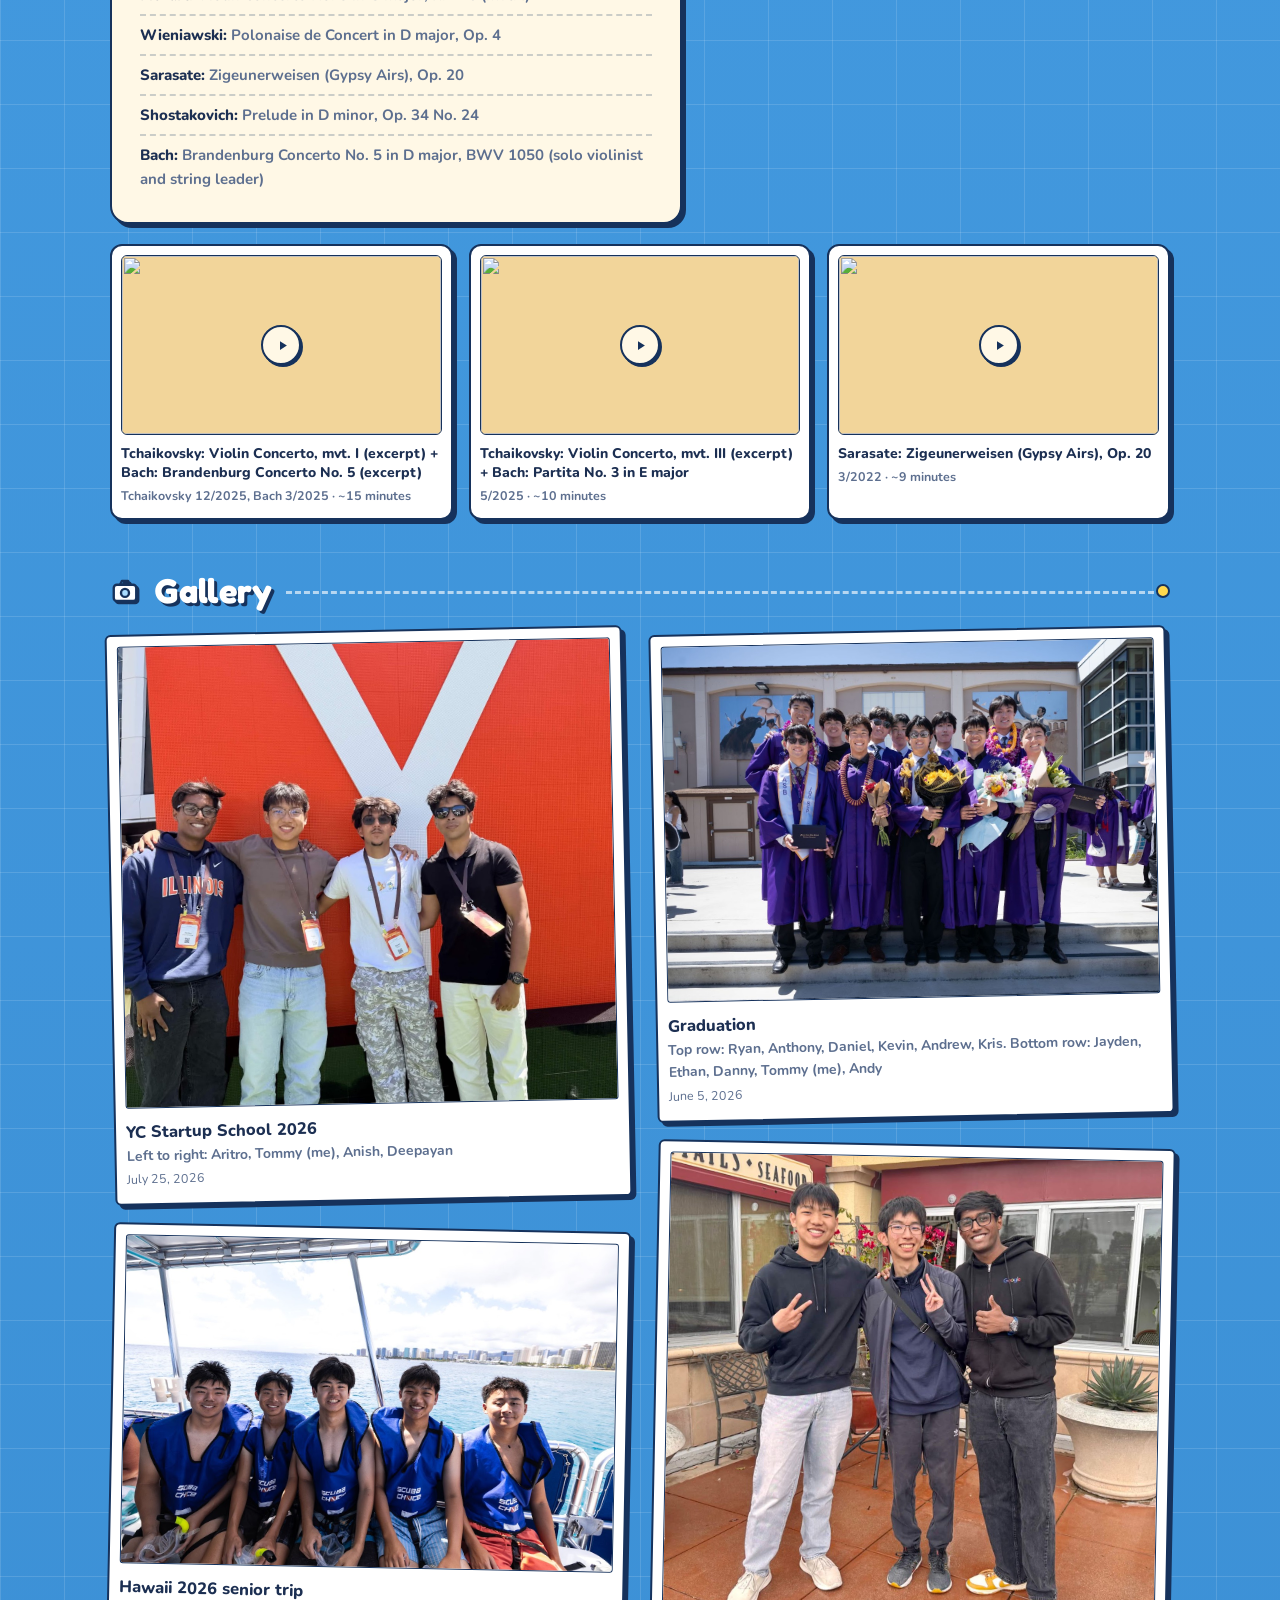
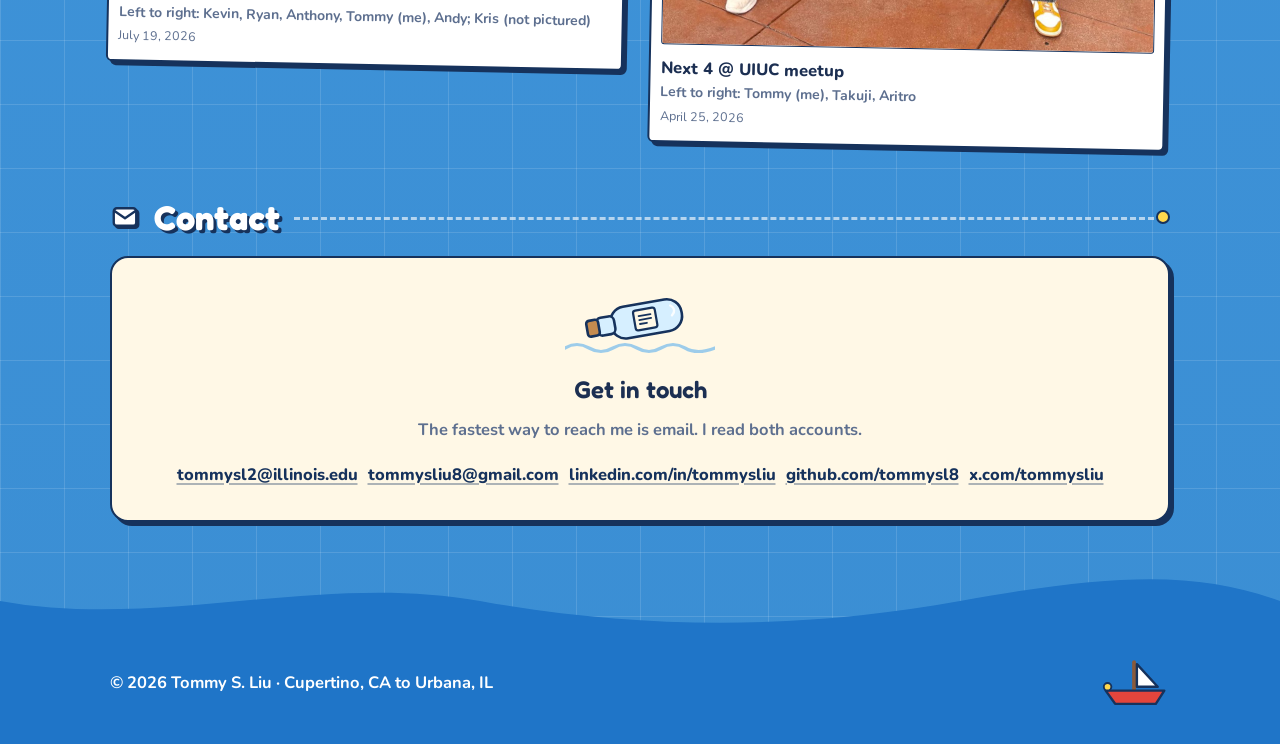
==== commit d132b63d: "Add IEEE EOH team acceptance rate" ====
--- a/index.html
+++ b/index.html
@@ -281,7 +281,7 @@
           <li>
             <div class="tl-top"><h3>IEEE @ UIUC · 2027 Engineering Open House Project Team</h3><span class="tl-when">Oct 2026 – Present</span></div>
             <p class="tl-role">Circuit Design Engineer</p>
-            <p>One of two circuit design engineers, and the only freshman, on IEEE UIUC's 2027 Engineering Open House (EOH) project team. The team is building an 8-channel acoustic diagnostic array for continuous lung health monitoring, with custom edge-AI silicon prototyped on an UltraScale+ FPGA.</p>
+            <p>One of two circuit design engineers, and the only freshman, on IEEE UIUC's 2027 Engineering Open House (EOH) project team (4% acceptance rate). The team is building an 8-channel acoustic diagnostic array for continuous lung health monitoring, with custom edge-AI silicon prototyped on an UltraScale+ FPGA.</p>
             <p>Responsible for the mixed-signal hardware design of the 8-channel ADC acquisition board: designing, simulating and routing the analog filters, and validating the fabricated boards.</p>
           </li>
           <li>
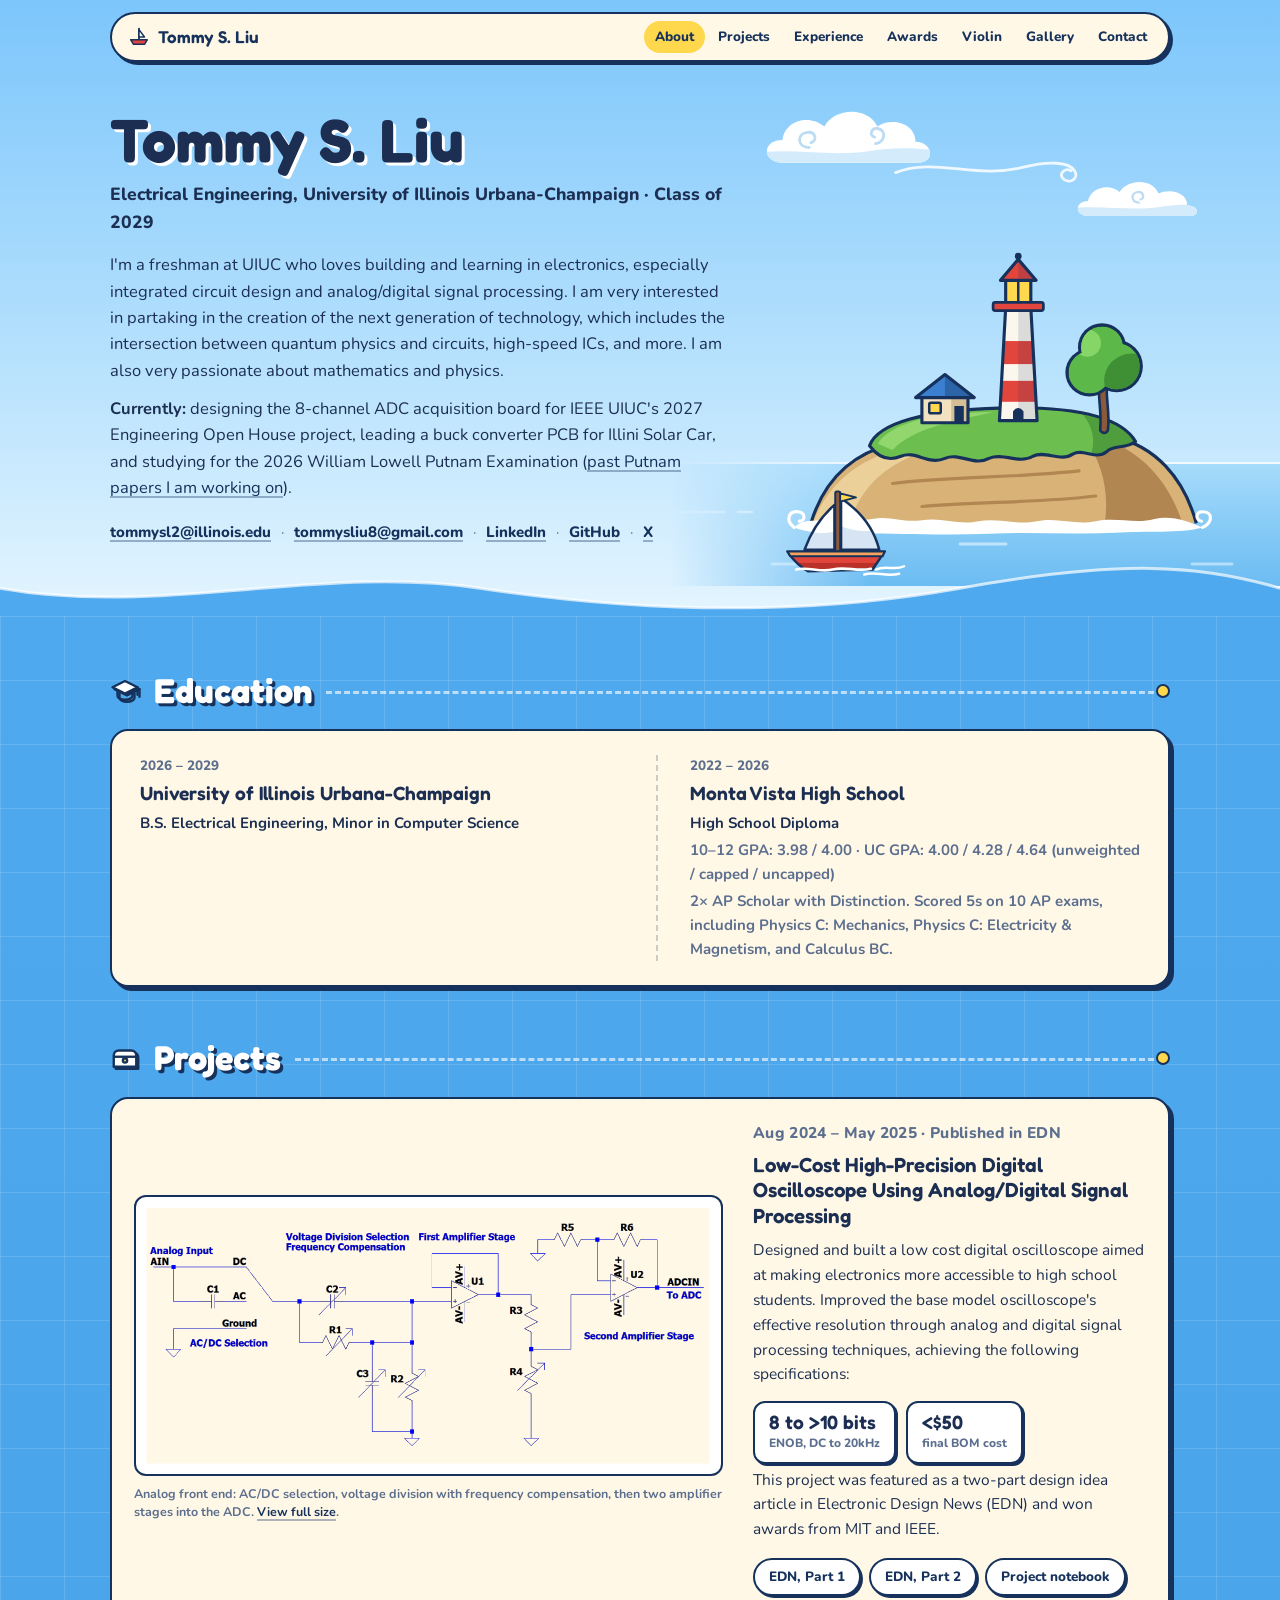
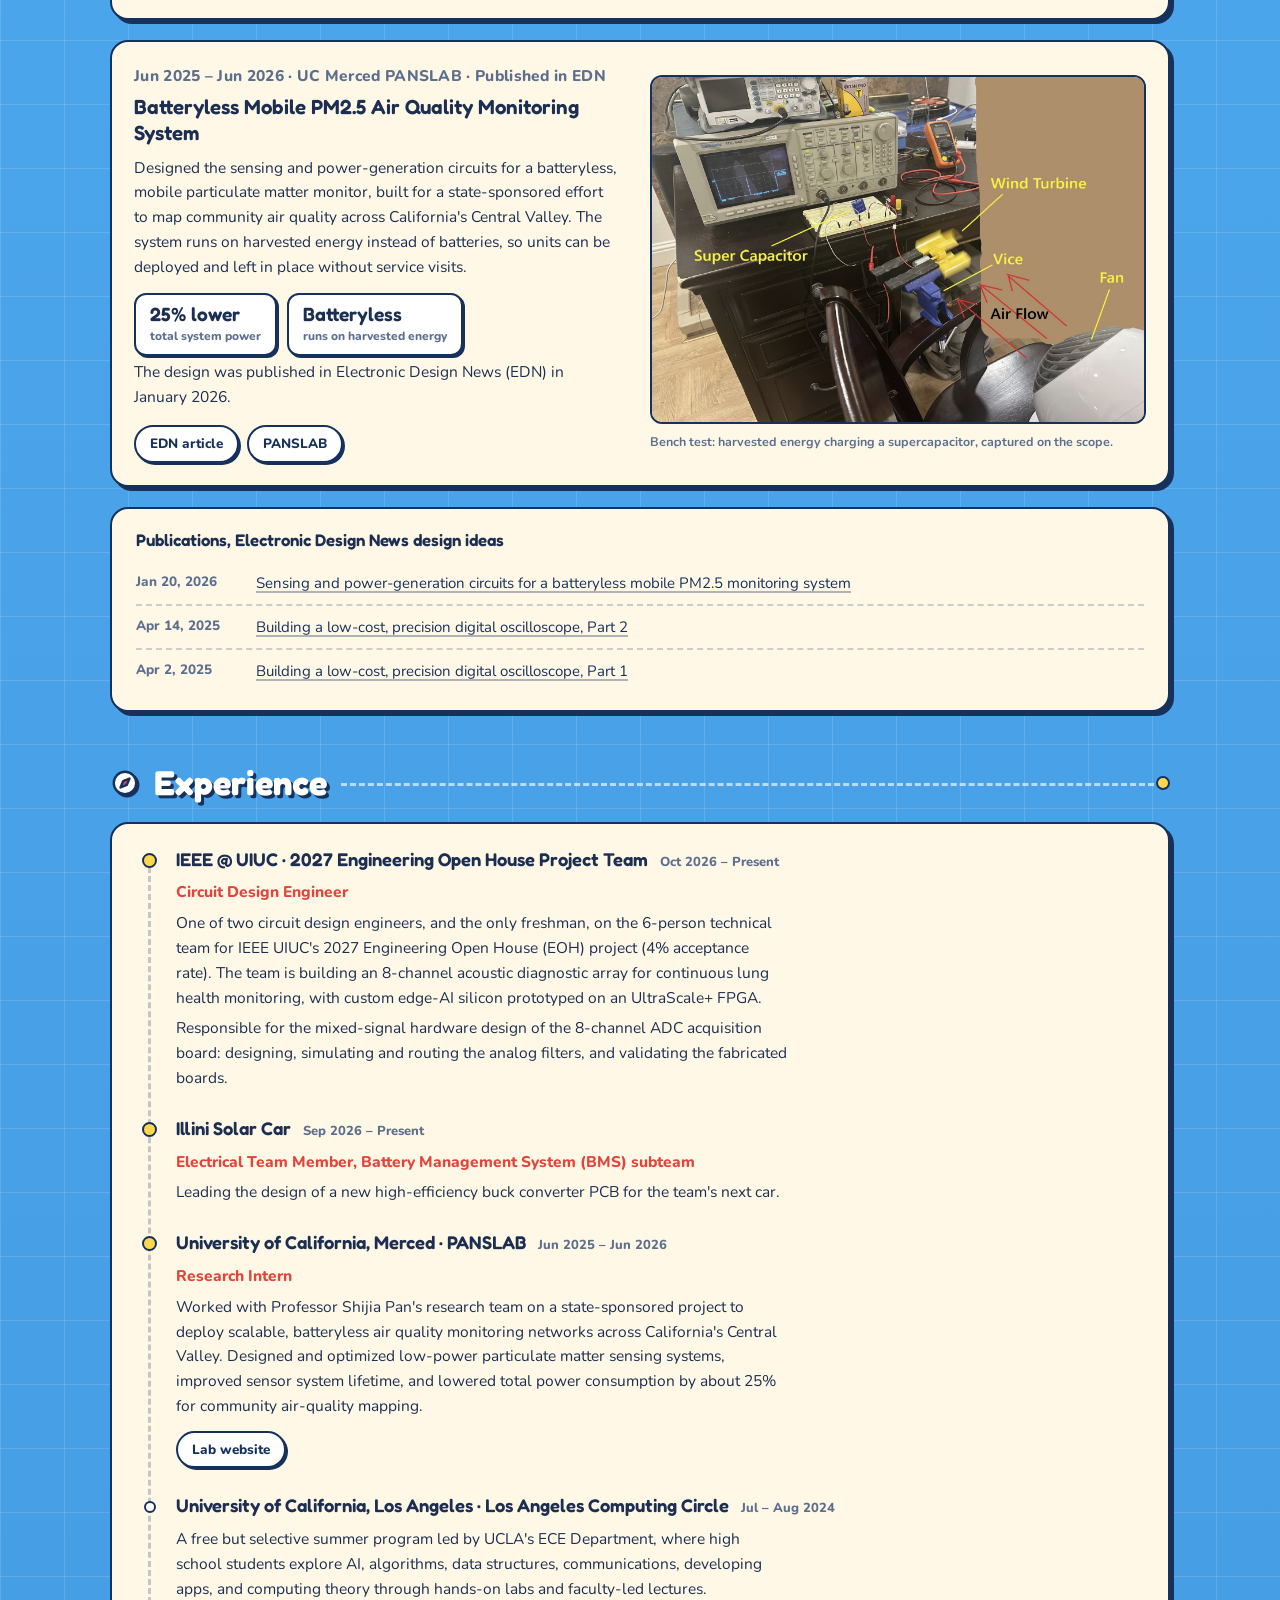
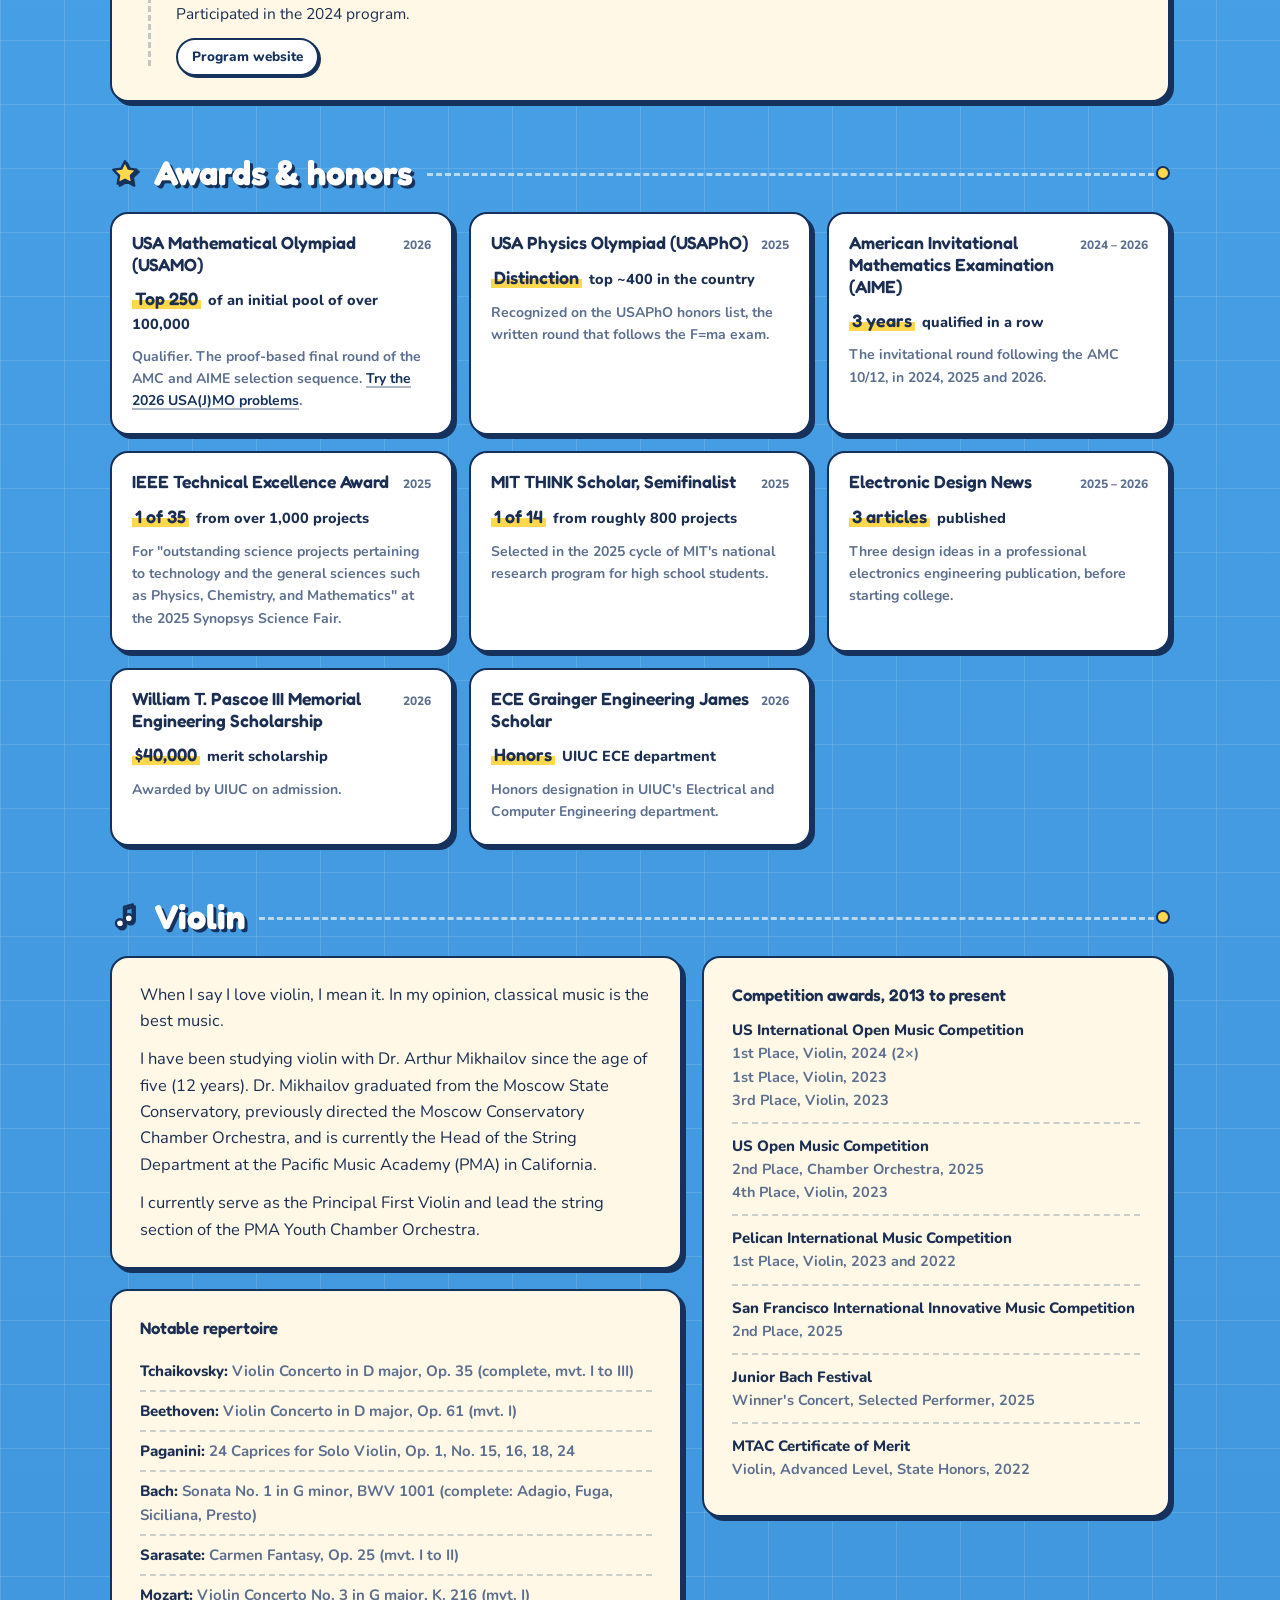
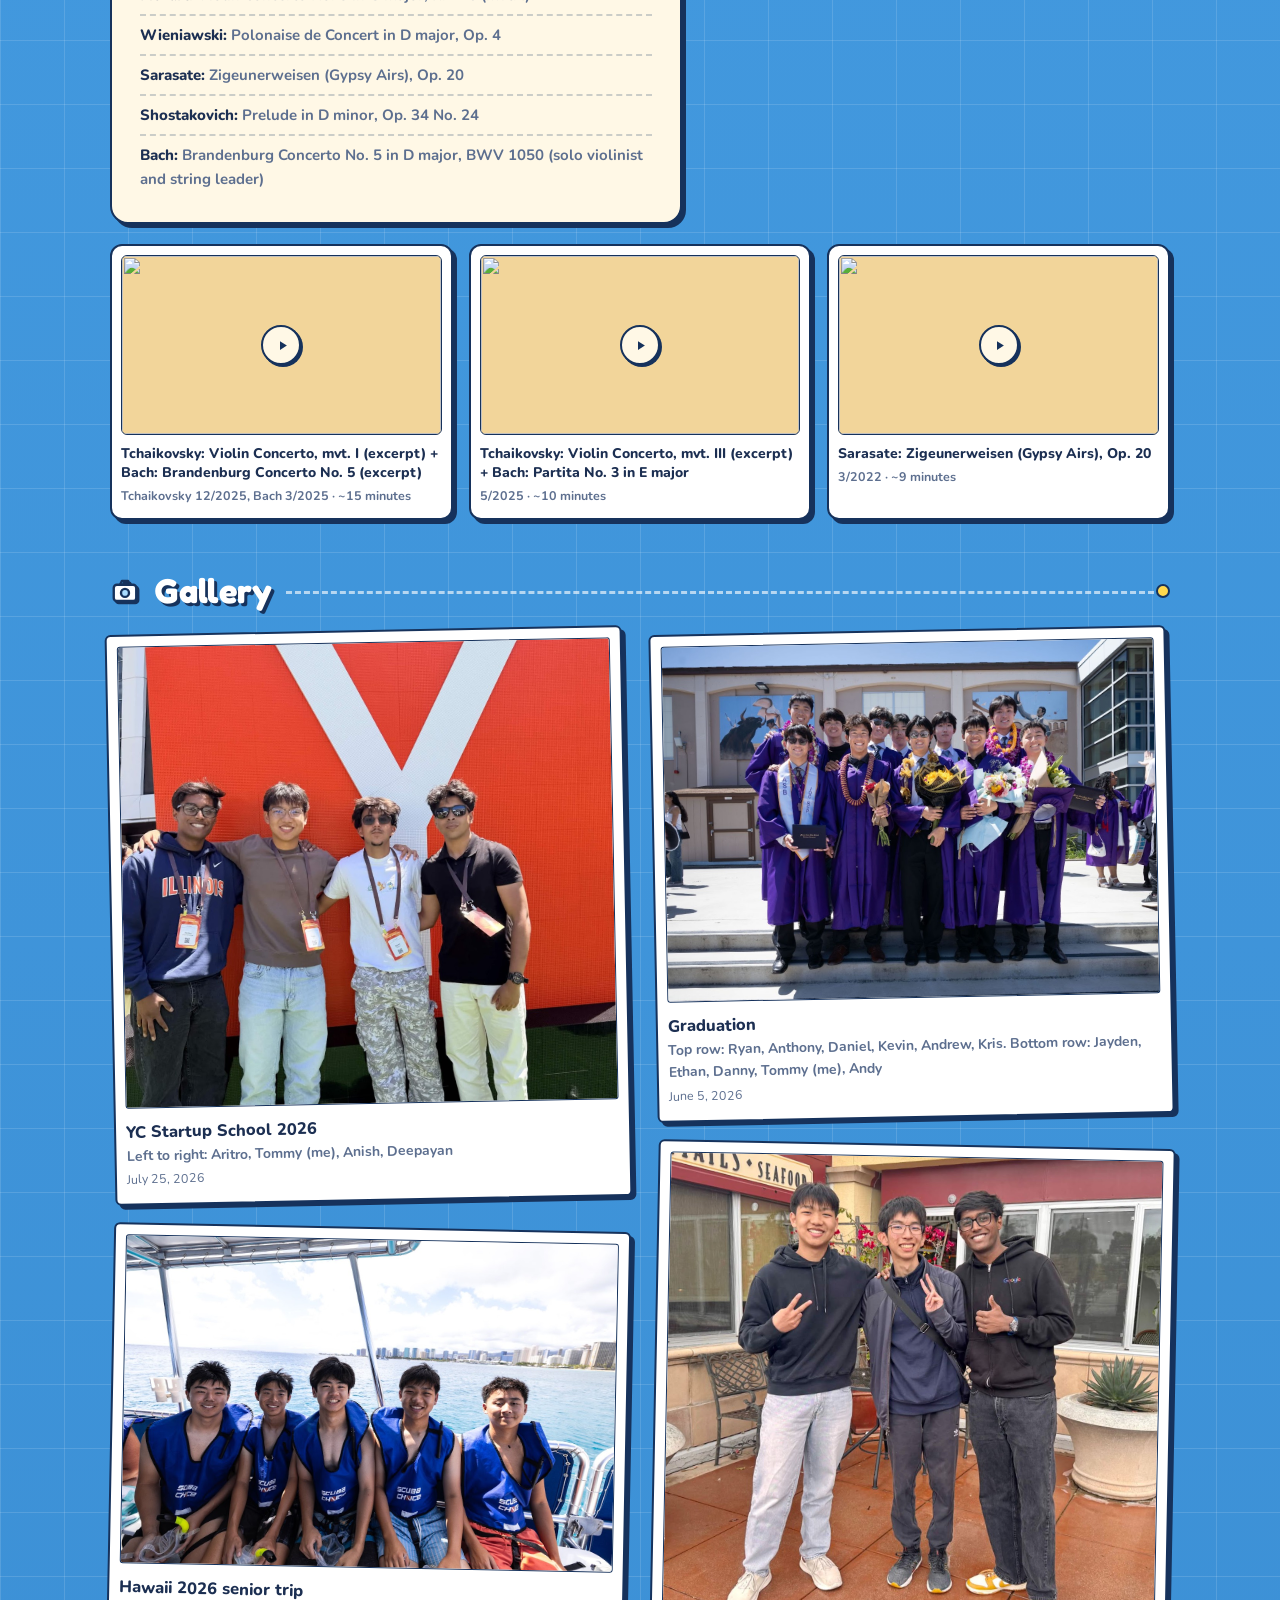
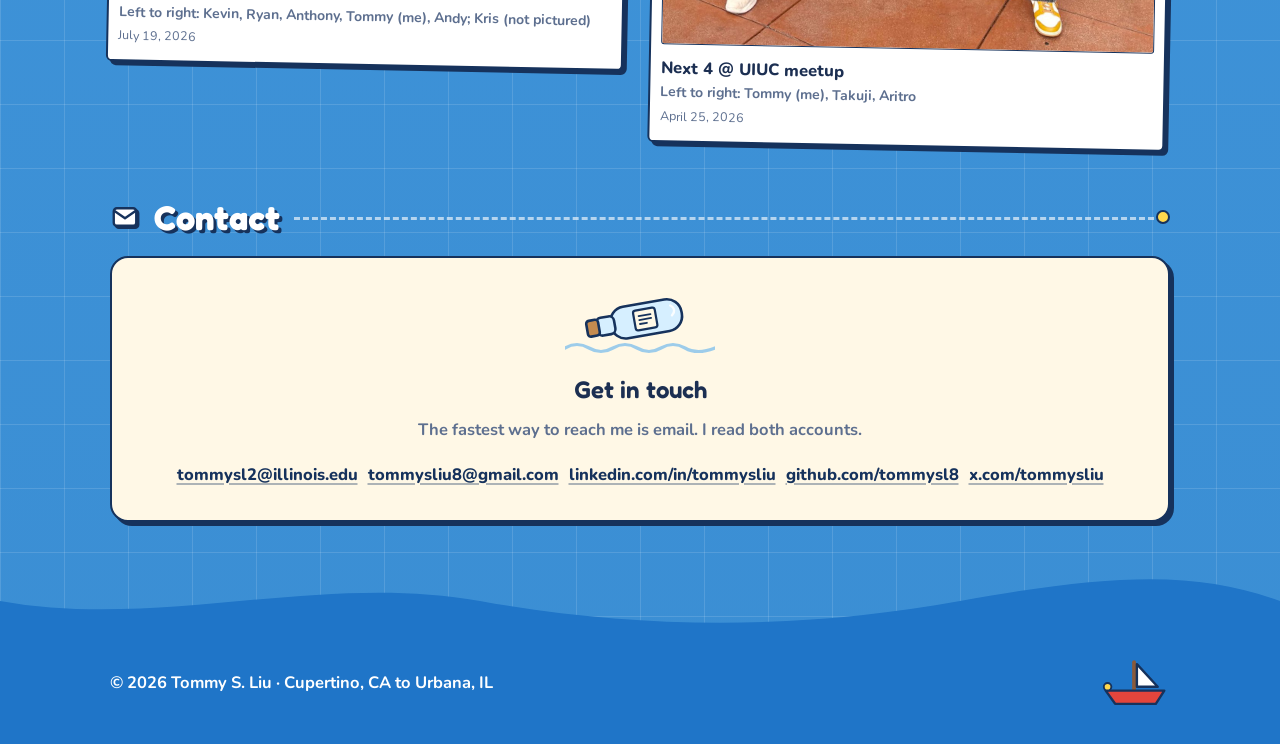
==== commit ba312228: "Note the EOH team is a 6-person technical team" ====
--- a/index.html
+++ b/index.html
@@ -281,7 +281,7 @@
           <li>
             <div class="tl-top"><h3>IEEE @ UIUC · 2027 Engineering Open House Project Team</h3><span class="tl-when">Oct 2026 – Present</span></div>
             <p class="tl-role">Circuit Design Engineer</p>
-            <p>One of two circuit design engineers, and the only freshman, on IEEE UIUC's 2027 Engineering Open House (EOH) project team (4% acceptance rate). The team is building an 8-channel acoustic diagnostic array for continuous lung health monitoring, with custom edge-AI silicon prototyped on an UltraScale+ FPGA.</p>
+            <p>One of two circuit design engineers, and the only freshman, on the 6-person technical team for IEEE UIUC's 2027 Engineering Open House (EOH) project (4% acceptance rate). The team is building an 8-channel acoustic diagnostic array for continuous lung health monitoring, with custom edge-AI silicon prototyped on an UltraScale+ FPGA.</p>
             <p>Responsible for the mixed-signal hardware design of the 8-channel ADC acquisition board: designing, simulating and routing the analog filters, and validating the fabricated boards.</p>
           </li>
           <li>
